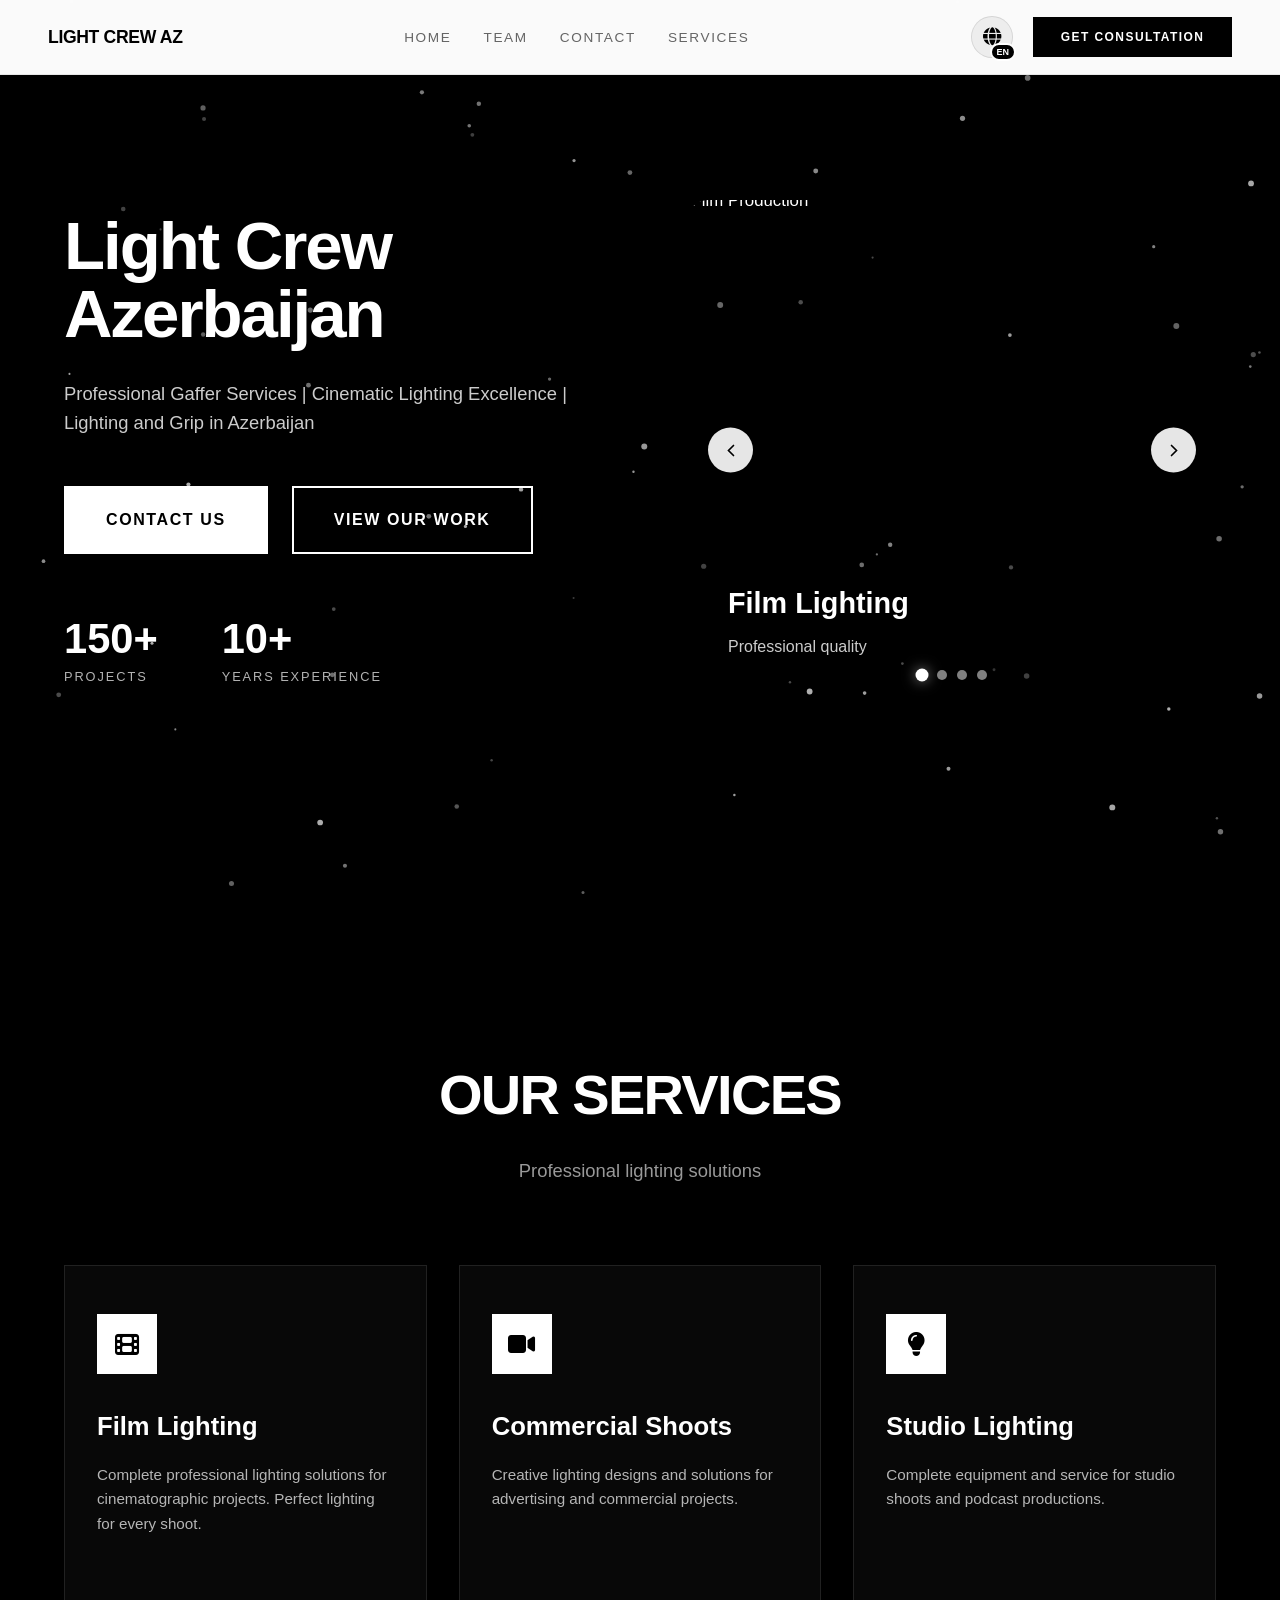
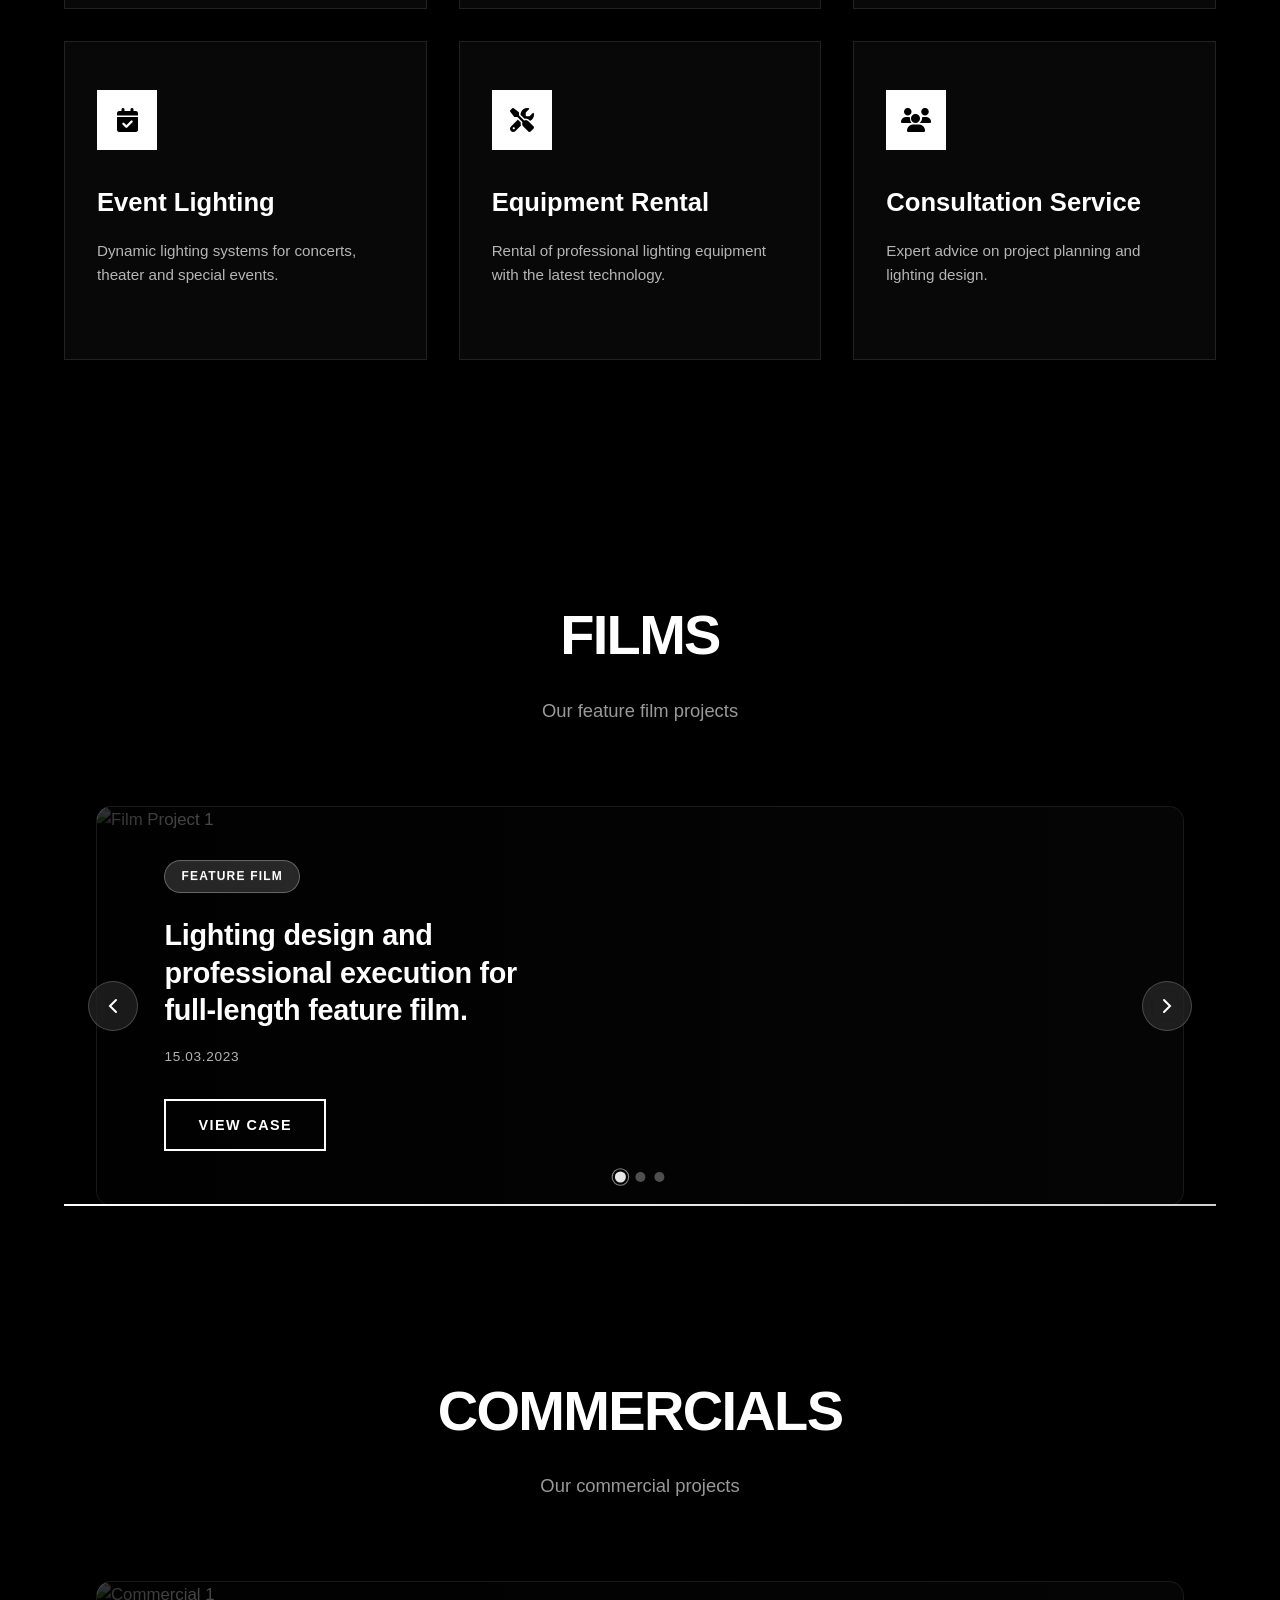
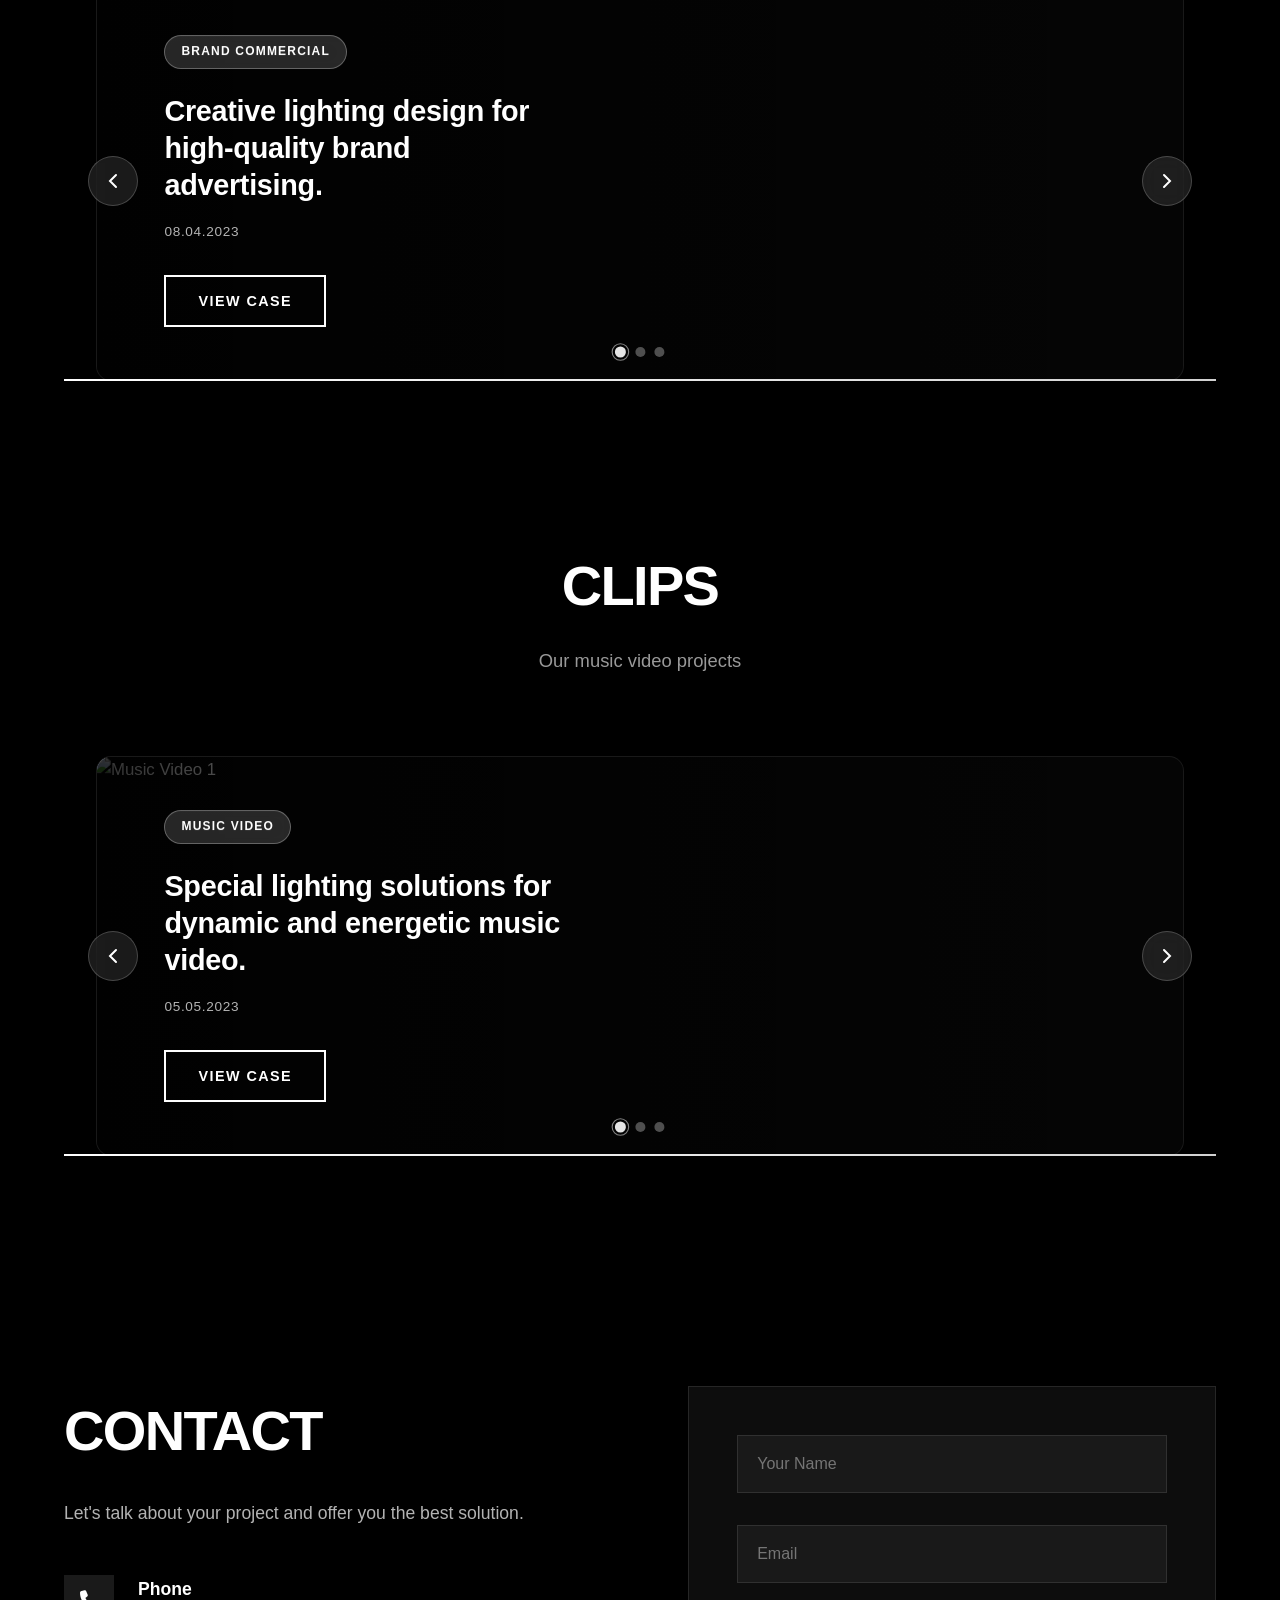
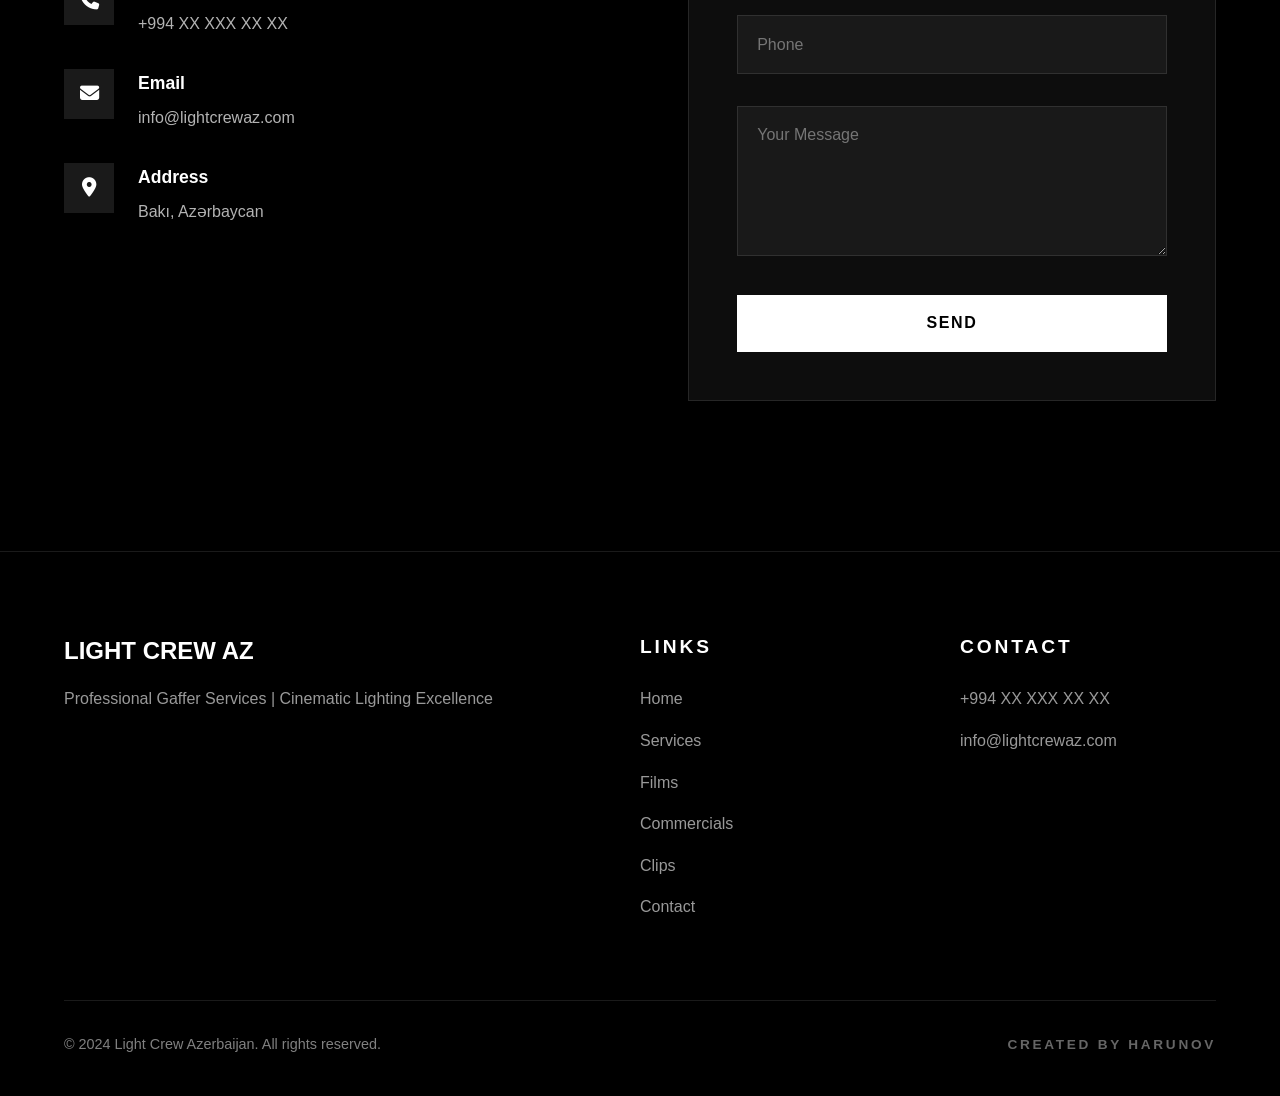
==== index.html @ 6ed47367 "all changes commited" ====
<!DOCTYPE html>
<html lang="en">
<head>
    <meta charset="UTF-8">
    <meta name="viewport" content="width=device-width, initial-scale=1.0">
    <title>Light Crew Azerbaijan | Professional Gaffer Services</title>
    <link rel="stylesheet" href="https://cdnjs.cloudflare.com/ajax/libs/font-awesome/6.4.0/css/all.min.css">
    <link rel="stylesheet" href="style.css">
</head>
<body>

<div class="main-website active" id="mainWebsite"> 
    <nav class="glass-nav">
        <div class="nav-container">
            <div class="nav-logo">LIGHT CREW AZ</div>
            
            <ul class="nav-links">
                <li><a href="index.html#home">HOME</a></li>
                <li><a href="team.html" class="active">TEAM</a></li>
                <li><a href="contact.html" class="active">CONTACT</a></li>
                <li><a href="#services">SERVICES</a></li>
            </ul>
        
            <div class="nav-right">
                <div class="language-dropdown">
                    <button class="lang-globe-btn" id="navLangBtn">
                        <i class="fas fa-globe"></i>
                        <span class="lang-badge">EN</span>
                    </button>
                    <div class="lang-dropdown-menu" id="navLangMenu">
                        <div class="lang-option active" data-lang="en">
                            <span class="lang-flag">🇬🇧</span>
                            <span class="lang-name">English</span>
                        </div>
                        <div class="lang-option" data-lang="az">
                            <span class="lang-flag">🇦🇿</span>
                            <span class="lang-name">Azərbaycan</span>
                        </div>
                        <div class="lang-option" data-lang="ru">
                            <span class="lang-flag">🇷🇺</span>
                            <span class="lang-name">Русский</span>
                        </div>
                    </div>
                </div>
                <button class="nav-cta" data-i18n="navigation.consultation">GET CONSULTATION</button>
            </div>
            
            <button class="mobile-menu-btn">
                <span></span>
                <span></span>
                <span></span>
            </button>
        </div>
    </nav>

    <section class="hero" id="home">
        <div class="hero-container">
            <div class="hero-content">
                <h1 class="hero-title">
                    Light Crew<br>Azerbaijan
                </h1>
                <p class="hero-description" data-i18n="hero.description">
                    Professional Gaffer Services | Cinematic Lighting Excellence | Lighting and Grip in Azerbaijan
                </p>
                
                <div class="hero-buttons">
                    <a href="#contact" class="btn-primary" data-i18n="hero.contactUs">CONTACT US</a>
                    <a href="#films" class="btn-secondary" data-i18n="hero.viewWork">VIEW OUR WORK</a>
                </div>
                
                <div class="hero-stats">
                    <div class="stat-item">
                        <div class="stat-number">150+</div>
                        <div class="stat-label" data-i18n="hero.projects">PROJECTS</div>
                    </div>
                    <div class="stat-item">
                        <div class="stat-number">10+</div>
                        <div class="stat-label" data-i18n="hero.experience">YEARS EXPERIENCE</div>
                    </div>
               </div>
            </div>
            
            <div class="hero-visual">
                <div class="hero-slider-wrapper">
                    <div class="hero-slide active">
                        <div class="visual-card">
                            <img src="https://images.unsplash.com/photo-1492619375914-88005aa9e8fb?w=800&q=80" alt="Film Production">
                            <div class="card-overlay">
                                <h3 data-i18n="hero.filmLighting">Film Lighting</h3>
                                <p data-i18n="hero.professionalQuality">Professional quality</p>
                            </div>
                        </div>
                    </div>
                    
                    <div class="hero-slide">
                        <div class="visual-card">
                            <img src="https://images.unsplash.com/photo-1478720568477-152d9b164e26?w=800&q=80" alt="Studio Lighting">
                            <div class="card-overlay">
                                <h3>Studio Lighting</h3>
                                <p>Creative excellence</p>
                            </div>
                        </div>
                    </div>
                    
                    <div class="hero-slide">
                        <div class="visual-card">
                            <img src="https://images.unsplash.com/photo-1514320291840-2e0a9bf2a9ae?w=800&q=80" alt="Concert Lighting">
                            <div class="card-overlay">
                                <h3>Concert Lighting</h3>
                                <p>Dynamic performance</p>
                            </div>
                        </div>
                    </div>
                    
                    <div class="hero-slide">
                        <div class="visual-card">
                            <img src="https://images.unsplash.com/photo-1598488035139-bdbb2231ce04?w=800&q=80" alt="Commercial Production">
                            <div class="card-overlay">
                                <h3>Commercial Production</h3>
                                <p>Brand storytelling</p>
                            </div>
                        </div>
                    </div>
                </div>
                
                <button class="hero-arrow hero-prev">
                    <svg width="20" height="20" viewBox="0 0 24 24" fill="none">
                        <path d="M15 18L9 12L15 6" stroke="currentColor" stroke-width="2" stroke-linecap="round"/>
                    </svg>
                </button>
                <button class="hero-arrow hero-next">
                    <svg width="20" height="20" viewBox="0 0 24 24" fill="none">
                        <path d="M9 18L15 12L9 6" stroke="currentColor" stroke-width="2" stroke-linecap="round"/>
                    </svg>
                </button>
                
                <div class="hero-dots">
                    <button class="hero-dot active"></button>
                    <button class="hero-dot"></button>
                    <button class="hero-dot"></button>
                    <button class="hero-dot"></button>
                </div>
            </div>
        </div>
    </section>

    <section class="services" id="services">
        <div class="container">
            <div class="section-header">
                <h2 class="section-title" data-i18n="services.title">OUR SERVICES</h2>
                <p class="section-subtitle" data-i18n="services.subtitle">Professional lighting solutions</p>
            </div>
            
            <div class="services-grid">
                <div class="service-card scroll-animate">
                    <div class="service-icon">
                        <i class="fas fa-film"></i>
                    </div>
                    <h3 data-i18n="services.filmLighting">Film Lighting</h3>
                    <p data-i18n="services.filmLightingDesc">Complete professional lighting solutions for cinematographic projects. Perfect lighting for every shoot.</p>
                </div>
                
                <div class="service-card scroll-animate">
                    <div class="service-icon">
                        <i class="fas fa-video"></i>
                    </div>
                    <h3 data-i18n="services.commercialShooting">Commercial Shoots</h3>
                    <p data-i18n="services.commercialShootingDesc">Creative lighting designs and solutions for advertising and commercial projects.</p>
                </div>
                
                <div class="service-card scroll-animate">
                    <div class="service-icon">
                        <i class="fas fa-lightbulb"></i>
                    </div>
                    <h3 data-i18n="services.studioLighting">Studio Lighting</h3>
                    <p data-i18n="services.studioLightingDesc">Complete equipment and service for studio shoots and podcast productions.</p>
                </div>
                
                <div class="service-card scroll-animate">
                    <div class="service-icon">
                        <i class="fas fa-calendar-check"></i>
                    </div>
                    <h3 data-i18n="services.eventLighting">Event Lighting</h3>
                    <p data-i18n="services.eventLightingDesc">Dynamic lighting systems for concerts, theater and special events.</p>
                </div>
                
                <div class="service-card scroll-animate">
                    <div class="service-icon">
                        <i class="fas fa-tools"></i>
                    </div>
                    <h3 data-i18n="services.equipmentRental">Equipment Rental</h3>
                    <p data-i18n="services.equipmentRentalDesc">Rental of professional lighting equipment with the latest technology.</p>
                </div>
                
                <div class="service-card scroll-animate">
                    <div class="service-icon">
                        <i class="fas fa-users"></i>
                    </div>
                    <h3 data-i18n="services.consultationService">Consultation Service</h3>
                    <p data-i18n="services.consultationServiceDesc">Expert advice on project planning and lighting design.</p>
                </div>
            </div>
        </div>
    </section>

    <section class="portfolio-section films-section" id="films">
        <div class="container">
            <div class="section-header">
                <h2 class="section-title" data-i18n="films.title">FILMS</h2>
                <p class="section-subtitle" data-i18n="films.subtitle">Our feature film projects</p>
            </div>
            
            <div class="portfolio-slider-container">
                <div class="portfolio-slider">
                    
                    <div class="portfolio-slide active">
                        <div class="slide-image">
                            <img src="https://images.unsplash.com/photo-1485846234645-a62644f84728?w=800&q=80" alt="Film Project 1">
                        </div>
                        <div class="slide-content">
                            <div class="slide-category" data-i18n="films.cat1">Feature Film</div>
                            <h3 class="slide-title" data-i18n="films.desc1">Lighting design and professional execution for full-length feature film.</h3>
                            <div class="slide-date">15.03.2023</div>
                            <button class="btn-secondary view-case-btn" data-case-id="film1" data-i18n="films.viewCase">VIEW CASE</button>
                        </div>
                    </div>
                    
                    <div class="portfolio-slide">
                        <div class="slide-image">
                            <img src="https://images.unsplash.com/photo-1440404653325-ab127d49abc1?w=800&q=80" alt="Film Project 2">
                        </div>
                        <div class="slide-content">
                            <div class="slide-category" data-i18n="films.cat2">Drama Film</div>
                            <h3 class="slide-title" data-i18n="films.desc2">Atmospheric lighting and special effects for emotional scenes.</h3>
                            <div class="slide-date">22.06.2023</div>
                            <button class="btn-secondary view-case-btn" data-case-id="film2" data-i18n="films.viewCase">VIEW CASE</button>
                        </div>
                    </div>
                    
                    <div class="portfolio-slide">
                        <div class="slide-image">
                            <img src="https://images.unsplash.com/photo-1489599849927-2ee91cede3ba?w=800&q=80" alt="Film Project 3">
                        </div>
                        <div class="slide-content">
                            <div class="slide-category" data-i18n="films.cat3">Documentary</div>
                            <h3 class="slide-title" data-i18n="films.desc3">Natural and professional lighting solutions for real-life stories.</h3>
                            <div class="slide-date">10.09.2023</div>
                            <button class="btn-secondary view-case-btn" data-case-id="film3" data-i18n="films.viewCase">VIEW CASE</button>
                        </div>
                    </div>
                </div>
                
                <div class="slider-dots">
                    <button class="dot active" data-slide="0"></button>
                    <button class="dot" data-slide="1"></button>
                    <button class="dot" data-slide="2"></button>
                </div>
                
                <button class="slider-arrow prev-arrow">
                    <svg width="24" height="24" viewBox="0 0 24 24" fill="none">
                        <path d="M15 18L9 12L15 6" stroke="currentColor" stroke-width="2" stroke-linecap="round"/>
                    </svg>
                </button>
                <button class="slider-arrow next-arrow">
                    <svg width="24" height="24" viewBox="0 0 24 24" fill="none">
                        <path d="M9 18L15 12L9 6" stroke="currentColor" stroke-width="2" stroke-linecap="round"/>
                    </svg>
                </button>
                
                <div class="slider-progress">
                    <div class="progress-bar"></div>
                </div>
            </div>
        </div>
    </section>

    <section class="portfolio-section commercials-section" id="commercials">
        <div class="container">
            <div class="section-header">
                <h2 class="section-title" data-i18n="commercials.title">COMMERCIALS</h2>
                <p class="section-subtitle" data-i18n="commercials.subtitle">Our commercial projects</p>
            </div>
            
            <div class="portfolio-slider-container">
                <div class="portfolio-slider">
                    
                    <div class="portfolio-slide active">
                        <div class="slide-image">
                            <img src="https://images.unsplash.com/photo-1574717024653-61fd2cf4d44d?w=800&q=80" alt="Commercial 1">
                        </div>
                        <div class="slide-content">
                            <div class="slide-category" data-i18n="commercials.category1">Brand Commercial</div>
                            <h3 class="slide-title" data-i18n="commercials.description1">Creative lighting design for high-quality brand advertising.</h3>
                            <div class="slide-date">08.04.2023</div>
                            <button class="btn-secondary view-case-btn" data-case-id="commercial1" data-i18n="films.viewCase">VIEW CASE</button>
                        </div>
                    </div>
                    
                    <div class="portfolio-slide">
                        <div class="slide-image">
                            <img src="https://images.unsplash.com/photo-1551434678-e076c223a692?w=800&q=80" alt="Commercial 2">
                        </div>
                        <div class="slide-content">
                            <div class="slide-category" data-i18n="commercials.category2">Product Commercial</div>
                            <h3 class="slide-title" data-i18n="commercials.description2">Studio lighting and composition for best product presentation.</h3>
                            <div class="slide-date">12.07.2023</div>
                            <button class="btn-secondary view-case-btn" data-case-id="commercial2" data-i18n="films.viewCase">VIEW CASE</button>
                        </div>
                    </div>
                    
                    <div class="portfolio-slide">
                        <div class="slide-image">
                            <img src="https://images.unsplash.com/photo-1553877522-43269d4ea984?w=800&q=80" alt="Commercial 3">
                        </div>
                        <div class="slide-content">
                            <div class="slide-category" data-i18n="commercials.category3">TV Commercial</div>
                            <h3 class="slide-title" data-i18n="commercials.description3">Dynamic and engaging lighting design and execution for television.</h3>
                            <div class="slide-date">25.11.2023</div>
                            <button class="btn-secondary view-case-btn" data-case-id="commercial3" data-i18n="films.viewCase">VIEW CASE</button>
                        </div>
                    </div>
                </div>
                
                <div class="slider-dots">
                    <button class="dot active" data-slide="0"></button>
                    <button class="dot" data-slide="1"></button>
                    <button class="dot" data-slide="2"></button>
                </div>
                
                <button class="slider-arrow prev-arrow">
                    <svg width="24" height="24" viewBox="0 0 24 24" fill="none">
                        <path d="M15 18L9 12L15 6" stroke="currentColor" stroke-width="2" stroke-linecap="round"/>
                    </svg>
                </button>
                <button class="slider-arrow next-arrow">
                    <svg width="24" height="24" viewBox="0 0 24 24" fill="none">
                        <path d="M9 18L15 12L9 6" stroke="currentColor" stroke-width="2" stroke-linecap="round"/>
                    </svg>
                </button>
                
                <div class="slider-progress">
                    <div class="progress-bar"></div>
                </div>
            </div>
        </div>
    </section>

    <section class="portfolio-section clips-section" id="clips">
        <div class="container">
            <div class="section-header">
                <h2 class="section-title" data-i18n="clips.title">CLIPS</h2>
                <p class="section-subtitle" data-i18n="clips.subtitle">Our music video projects</p>
            </div>
            
            <div class="portfolio-slider-container">
                <div class="portfolio-slider">
                    
                    <div class="portfolio-slide active">
                        <div class="slide-image">
                            <img src="https://images.unsplash.com/photo-1598899134739-24c46f58b8c0?w=800&q=80" alt="Music Video 1">
                        </div>
                        <div class="slide-content">
                            <div class="slide-category" data-i18n="clips.cat1">Music Video</div>
                            <h3 class="slide-title" data-i18n="clips.desc1">Special lighting solutions for dynamic and energetic music video.</h3>
                            <div class="slide-date">05.05.2023</div>
                            <button class="btn-secondary view-case-btn" data-case-id="clip1" data-i18n="films.viewCase">VIEW CASE</button>
                        </div>
                    </div>
                    
                    <div class="portfolio-slide">
                        <div class="slide-image">
                            <img src="https://images.unsplash.com/photo-1511379938547-c1f69419868d?w=800&q=80" alt="Music Video 2">
                        </div>
                        <div class="slide-content">
                            <div class="slide-category" data-i18n="clips.cat2">Pop Music Video</div>
                            <h3 class="slide-title" data-i18n="clips.desc2">Modern pop music video lighting with colorful and bright visual effects.</h3>
                            <div class="slide-date">18.08.2023</div>
                            <button class="btn-secondary view-case-btn" data-case-id="clip2" data-i18n="films.viewCase">VIEW CASE</button>
                        </div>
                    </div>
                    
                    <div class="portfolio-slide">
                        <div class="slide-image">
                            <img src="https://images.unsplash.com/photo-1493225457124-a3eb161ffa5f?w=800&q=80" alt="Music Video 3">
                        </div>
                        <div class="slide-content">
                            <div class="slide-category" data-i18n="clips.cat3">Concert Shoot</div>
                            <h3 class="slide-title" data-i18n="clips.desc3">Professional stage lighting and dynamic effects for live performance.</h3>
                            <div class="slide-date">30.12.2023</div>
                            <button class="btn-secondary view-case-btn" data-case-id="clip3" data-i18n="films.viewCase">VIEW CASE</button>
                        </div>
                    </div>
                </div>
                
                <div class="slider-dots">
                    <button class="dot active" data-slide="0"></button>
                    <button class="dot" data-slide="1"></button>
                    <button class="dot" data-slide="2"></button>
                </div>
                
                <button class="slider-arrow prev-arrow">
                    <svg width="24" height="24" viewBox="0 0 24 24" fill="none">
                        <path d="M15 18L9 12L15 6" stroke="currentColor" stroke-width="2" stroke-linecap="round"/>
                    </svg>
                </button>
                <button class="slider-arrow next-arrow">
                    <svg width="24" height="24" viewBox="0 0 24 24" fill="none">
                        <path d="M9 18L15 12L9 6" stroke="currentColor" stroke-width="2" stroke-linecap="round"/>
                    </svg>
                </button>
                
                <div class="slider-progress">
                    <div class="progress-bar"></div>
                </div>
            </div>
        </div>
    </section>

    <section class="contact" id="contact">
        <div class="container">
            <div class="contact-grid">
                <div class="contact-info">
                    <h2 data-i18n="contact.title">CONTACT</h2>
                    <p data-i18n="contact.description">Let's talk about your project and offer you the best solution.</p>
                    
                    <div class="contact-details">
                        <div class="contact-item scroll-animate">
                            <i class="fas fa-phone"></i>
                            <div>
                                <strong data-i18n="contact.phone">Phone</strong>
                                <span>+994 XX XXX XX XX</span>
                            </div>
                        </div>
                        
                        <div class="contact-item scroll-animate">
                            <i class="fas fa-envelope"></i>
                            <div>
                                <strong data-i18n="contact.email">Email</strong>
                                <span>info@lightcrewaz.com</span>
                            </div>
                        </div>
                        
                        <div class="contact-item scroll-animate">
                            <i class="fas fa-map-marker-alt"></i>
                            <div>
                                <strong data-i18n="contact.address">Address</strong>
                                <span>Bakı, Azərbaycan</span>
                            </div>
                        </div>
                    </div>
                </div>
                
                <div class="contact-form">
                    <form>
                        <div class="form-group">
                            <input type="text" data-i18n-placeholder="contact.namePlaceholder" placeholder="Your Name" required>
                        </div>
                        
                        <div class="form-group">
                            <input type="email" data-i18n-placeholder="contact.emailPlaceholder" placeholder="Email" required>
                        </div>
                        
                        <div class="form-group">
                            <input type="tel" data-i18n-placeholder="contact.phonePlaceholder" placeholder="Phone">
                        </div>
                        
                        <div class="form-group">
                            <textarea data-i18n-placeholder="contact.messagePlaceholder" placeholder="Your Message" required></textarea>
                        </div>
                        
                        <button type="submit" data-i18n="contact.send">SEND</button>
                    </form>
                </div>
            </div>
        </div>
    </section>

    <footer class="footer">
        <div class="container">
            <div class="footer-content">
                <div>
                    <div class="footer-logo">LIGHT CREW AZ</div>
                    <p data-i18n="footer.description">Professional Gaffer Services | Cinematic Lighting Excellence</p>
                </div>
                
                <div class="link-group">
                    <h4 data-i18n="footer.links">LINKS</h4>
                    <a href="#home" data-i18n="navigation.home">Home</a>
                    <a href="#services" data-i18n="navigation.services">Services</a>
                    <a href="#films" data-i18n="navigation.films">Films</a>
                    <a href="#commercials" data-i18n="navigation.commercials">Commercials</a>
                    <a href="#clips" data-i18n="navigation.clips">Clips</a>
                    <a href="#contact" data-i18n="navigation.contact">Contact</a>
                </div>
                
                <div class="link-group">
                    <h4 data-i18n="contact.title">CONTACT</h4>
                    <a href="tel:+994">+994 XX XXX XX XX</a>
                    <a href="mailto:info@lightcrewaz.com">info@lightcrewaz.com</a>
                </div>
            </div>
            
            <div class="footer-bottom">
                <p data-i18n="footer.copyright">© 2024 Light Crew Azerbaijan. All rights reserved.</p>
                <p class="created-by">Created by Harunov</p>
            </div>
        </div>
    </footer>
</div>

<div id="caseStudyModal" class="modal">
    <div class="modal-content">
        <span class="close-btn">&times;</span>
        <div class="modal-header">
            <h2 id="modalTitle">Project Title Placeholder</h2>
            <p id="modalCategory" class="slide-category">Category</p>
        </div>
        
        <div class="modal-body">
            <section class="modal-section">
                <h3>GAFFER'S VISION</h3>
                <p id="modalDescription" class="gaffer-description"></p>
            </section>
            
            <section class="modal-section">
                <h3>KEY LIGHTING & GRIP</h3>
                <ul id="modalEquipment" class="equipment-list">
                    </ul>
            </section>
            
            <section class="modal-section">
                <h3>BEHIND THE SCENES</h3>
                <div id="modalGallery" class="modal-gallery-grid">
                    </div>
            </section>
        </div>
        
    </div>
</div>
<canvas id="particleCanvas" style="position: fixed; top: 0; left: 0; width: 100%; height: 100%; pointer-events: none; z-index: 1;"></canvas>

<script src="script.js"></script>
</body>
</html>
---- style.css ----
/* === VARIABLES === */
:root {
    --dark-1: #000000;
    --text-primary: #FFFFFF;
}

/* === RESET & BASE === */
* {
    margin: 0;
    padding: 0;
    box-sizing: border-box;
}

body {
    font-family: -apple-system, BlinkMacSystemFont, 'Segoe UI', Roboto, sans-serif;
    background: var(--dark-1);
    color: var(--text-primary);
    overflow-x: hidden;
    line-height: 1.6;
    font-weight: 400;
    font-size: 16px;
}

/* === MAIN WEBSITE === */
.main-website {
    display: block !important; 
    animation: fadeIn 0.8s ease-out; 
}

@keyframes fadeIn {
    from { opacity: 0; }
    to { opacity: 1; }
}

/* NAVIGATION */
.glass-nav {
    position: fixed;
    top: 0;
    left: 0;
    width: 100%;
    padding: 1rem 0; 
    background: rgba(255, 255, 255, 0.98);
    backdrop-filter: blur(20px);
    border-bottom: 1px solid rgba(0, 0, 0, 0.08);
    z-index: 1000;
    transition: all 0.4s ease;
}

.nav-container {
    max-width: 1600px;
    margin: 0 auto;
    padding: 0 3rem;
    display: flex;
    align-items: center;
    justify-content: space-between;
}

.nav-logo {
    display: flex;
    align-items: center;
    gap: 0.8rem;
    font-size: 1.1rem; 
    font-weight: 900;
    color: black;
    text-transform: uppercase;
    letter-spacing: -0.02em;
}

.nav-links {
    display: flex;
    list-style: none;
    gap: 2rem;
}

.nav-links a {
    color: rgba(0, 0, 0, 0.6);
    text-decoration: none;
    font-weight: 500;
    font-size: 0.85rem; 
    transition: all 0.3s ease;
    text-transform: uppercase;
    letter-spacing: 0.12em;
}

.nav-links a:hover,
.nav-links a.active {
    color: black;
}

.nav-cta {
    padding: 0.7rem 1.6rem; 
    background: black;
    color: white;
    border: 2px solid black;
    border-radius: 0;
    font-weight: 700;
    font-size: 0.75rem; 
    cursor: pointer;
    transition: all 0.3s ease;
    text-transform: uppercase;
    letter-spacing: 0.12em;
}

.nav-cta:hover {
    background: transparent;
    color: black;
}

.mobile-menu-btn {
    display: none;
}

/* LANGUAGE DROPDOWN */
.language-dropdown {
    position: relative;
    display: inline-block;
}

.lang-globe-btn {
    background: rgba(0, 0, 0, 0.05);
    border: 1px solid rgba(0, 0, 0, 0.1);
    color: #000000;
    width: 42px;
    height: 42px;
    border-radius: 50%;
    cursor: pointer;
    font-size: 18px;
    transition: all 0.3s ease;
    display: flex;
    align-items: center;
    justify-content: center;
    position: relative;
}

.lang-globe-btn:hover {
    background: rgba(0, 0, 0, 0.1);
    border-color: rgba(0, 0, 0, 0.2);
    transform: scale(1.05);
}

.lang-globe-btn.active {
    background: rgba(0, 0, 0, 0.15);
    border-color: rgba(0, 0, 0, 0.3);
}

.lang-badge {
    position: absolute;
    bottom: -4px;
    right: -4px;
    background: #000000;
    color: #ffffff;
    font-size: 9px;
    font-weight: 700;
    padding: 2px 5px;
    border-radius: 10px;
    border: 2px solid #ffffff;
    text-transform: uppercase;
    pointer-events: none;
}

.lang-dropdown-menu {
    position: absolute;
    top: calc(100% + 12px);
    right: 0;
    background: rgba(255, 255, 255, 0.98);
    backdrop-filter: blur(20px);
    border: 1px solid rgba(0, 0, 0, 0.1);
    border-radius: 12px;
    padding: 8px;
    min-width: 160px;
    opacity: 0;
    visibility: hidden;
    transform: translateY(-10px);
    transition: all 0.3s cubic-bezier(0.4, 0, 0.2, 1);
    z-index: 10000;
    box-shadow: 0 10px 40px rgba(0, 0, 0, 0.15);
}

.lang-dropdown-menu.show {
    opacity: 1;
    visibility: visible;
    transform: translateY(0);
}

.lang-dropdown-menu::before {
    content: '';
    position: absolute;
    top: -6px;
    right: 18px;
    width: 12px;
    height: 12px;
    background: rgba(255, 255, 255, 0.98);
    border-left: 1px solid rgba(0, 0, 0, 0.1);
    border-top: 1px solid rgba(0, 0, 0, 0.1);
    transform: rotate(45deg);
}

.lang-option {
    display: flex;
    align-items: center;
    gap: 12px;
    padding: 10px 14px;
    color: rgba(0, 0, 0, 0.7);
    cursor: pointer;
    border-radius: 8px;
    transition: all 0.2s ease;
    font-size: 14px;
    font-weight: 500;
}

.lang-option:hover {
    background: rgba(0, 0, 0, 0.05);
    color: #000000;
}

.lang-option.active {
    background: rgba(0, 0, 0, 0.08);
    color: #000000;
}

.lang-option.active::after {
    content: '✓';
    margin-left: auto;
    font-weight: 700;
    color: #000000;
}

.lang-flag {
    font-size: 20px;
    width: 24px;
    text-align: center;
}

.lang-name {
    flex: 1;
}

.nav-right {
    display: flex;
    align-items: center;
    gap: 20px;
}

/* Hero Section - Sadəcə qara background */
.hero {
    min-height: 100vh;
    padding: 200px 0 100px;
    background: #000000; 
    position: relative;
    overflow: hidden;
}

.hero-container {
    max-width: 1600px;
    margin: 0 auto;
    padding: 0 4rem;
    display: grid;
    grid-template-columns: 1fr 1fr;
    gap: 6rem;
    align-items: center;
}

.hero-title {
    font-size: 4.2rem;
    font-weight: 900;
    line-height: 1;
    margin-bottom: 2rem;
    letter-spacing: -0.03em;
    color: white;
}

.hero-description {
    font-size: 1.15rem;
    color: rgba(255, 255, 255, 0.8);
    margin-bottom: 3rem;
    line-height: 1.6;
    font-weight: 300;
}

.hero-buttons {
    display: flex;
    gap: 1.5rem;
    margin-bottom: 4rem;
}

.hero-buttons a {
    text-decoration: none !important;
}

.btn-primary, .btn-secondary {
    padding: 1.2rem 2.5rem;
    border: none;
    border-radius: 0;
    font-weight: 700;
    font-size: 1rem;
    cursor: pointer;
    transition: all 0.3s ease;
    text-transform: uppercase;
    letter-spacing: 0.1em;
    display: inline-block;
    text-align: center;
}

.btn-primary {
    background: white;
    color: black; 
    border: 2px solid white;
}

.btn-primary:hover {
    transform: translateY(-5px);
    box-shadow: 0 20px 40px rgba(255, 255, 255, 0.3);
}

.btn-secondary {
    background: transparent;
    color: white; 
    border: 2px solid white;
}

.btn-secondary:hover {
    background: rgba(255, 255, 255, 0.1);
}

.hero-stats {
    display: flex;
    gap: 4rem;
}

.stat-item {
    text-align: left;
}

.stat-number {
    font-size: 2.6rem;
    font-weight: 900;
    color: white;
    margin-bottom: 0.5rem;
    line-height: 1;
}

.stat-label {
    font-size: 0.8rem;
    color: rgba(255, 255, 255, 0.7);
    font-weight: 400;
    text-transform: uppercase;
    letter-spacing: 0.15em;
}

.hero-visual {
    position: relative;
}

.visual-card {
    position: relative;
    border-radius: 20px;
    overflow: hidden;
    box-shadow: 0 40px 80px rgba(0, 0, 0, 0.5);
}

.visual-card img {
    width: 100%;
    height: 500px;
    object-fit: cover;
    display: block;
}

.card-overlay {
    position: absolute;
    bottom: 0;
    left: 0;
    right: 0;
    background: linear-gradient(transparent, rgba(0, 0, 0, 0.9));
    padding: 2.5rem;
    color: white;
}

.card-overlay h3 {
    font-size: 1.8rem;
    font-weight: 700;
    margin-bottom: 0.5rem;
}

.card-overlay p {
    font-size: 1rem;
    color: rgba(255, 255, 255, 0.8);
}

/* HERO SLIDER */
.hero-slider-wrapper {
    position: relative;
    width: 100%;
    height: 500px;
}

.hero-slide {
    position: absolute;
    top: 0;
    left: 0;
    width: 100%;
    height: 100%;
    opacity: 0;
    transition: opacity 0.8s ease;
    pointer-events: none;
}

.hero-slide.active {
    opacity: 1;
    pointer-events: all;
}

.hero-slide .visual-card {
    height: 100%;
}

.hero-slide .visual-card img {
    transition: transform 0.8s ease;
}

.hero-slide.active .visual-card img {
    transform: scale(1.05);
}

.hero-arrow {
    position: absolute;
    top: 50%;
    transform: translateY(-50%);
    width: 45px;
    height: 45px;
    background: rgba(255, 255, 255, 0.9);
    border: none;
    border-radius: 50%;
    color: black;
    cursor: pointer;
    display: flex;
    align-items: center;
    justify-content: center;
    z-index: 10;
    transition: all 0.3s ease;
    box-shadow: 0 4px 15px rgba(0, 0, 0, 0.2);
}

.hero-arrow:hover {
    background: white;
    transform: translateY(-50%) scale(1.1);
    box-shadow: 0 6px 20px rgba(0, 0, 0, 0.3);
}

.hero-prev {
    left: 20px;
}

.hero-next {
    right: 20px;
}

.hero-dots {
    position: absolute;
    bottom: 20px;
    left: 50%;
    transform: translateX(-50%);
    display: flex;
    gap: 10px;
    z-index: 10;
}

.hero-dot {
    width: 10px;
    height: 10px;
    border-radius: 50%;
    background: rgba(255, 255, 255, 0.5);
    border: none;
    cursor: pointer;
    transition: all 0.3s ease;
}

.hero-dot:hover {
    background: rgba(255, 255, 255, 0.8);
    transform: scale(1.2);
}

.hero-dot.active {
    background: white;
    transform: scale(1.3);
    box-shadow: 0 0 10px rgba(255, 255, 255, 0.5);
}

/* Services Section */
.services {
    padding: 150px 0;
    background: black;
}

.container {
    max-width: 1600px;
    margin: 0 auto;
    padding: 0 4rem;
}

.section-header {
    text-align: center;
    margin-bottom: 5rem;
}

.section-title {
    font-size: 3.5rem;
    font-weight: 900;
    margin-bottom: 1rem;
    letter-spacing: -0.03em;
}

.section-subtitle {
    font-size: 1.15rem;
    color: rgba(255, 255, 255, 0.6);
    font-weight: 300;
}

.services-grid {
    display: grid;
    grid-template-columns: repeat(auto-fit, minmax(350px, 1fr));
    gap: 2rem;
}

.service-card {
    background: rgba(255, 255, 255, 0.03);
    padding: 3rem 2rem;
    border: 1px solid rgba(255, 255, 255, 0.1);
    transition: all 0.4s ease;
    position: relative;
    overflow: hidden;
}

.service-card:hover {
    transform: translateY(-10px);
    border-color: rgba(255, 255, 255, 0.3);
    background: rgba(255, 255, 255, 0.05);
}

.service-icon {
    width: 60px;
    height: 60px;
    background: white;
    display: flex;
    align-items: center;
    justify-content: center;
    margin-bottom: 2rem;
}

.service-icon i {
    font-size: 1.5rem;
    color: black;
}

.service-card h3 {
    font-size: 1.6rem;
    margin-bottom: 1rem;
    font-weight: 700;
}

.service-card p {
    color: rgba(255, 255, 255, 0.7);
    margin-bottom: 1.5rem;
    line-height: 1.6;
    font-size: 0.95rem;
}

/* PORTFOLIO SLIDER */
.portfolio-section {
    padding: 80px 0;
    background: #000000;
    position: relative;
    overflow: hidden;
}

.portfolio-slider-container {
    position: relative;
    max-width: 1200px;
    margin: 0 auto;
    padding: 0 2rem;
}

.portfolio-slider {
    position: relative;
    height: 400px;
    overflow: hidden;
    border-radius: 15px;
    background: rgba(255, 255, 255, 0.02);
    border: 1px solid rgba(255, 255, 255, 0.08);
    backdrop-filter: blur(10px);
}

.portfolio-slide {
    position: absolute;
    top: 0;
    left: 0;
    width: 100%;
    height: 100%;
    display: flex;
    align-items: center;
    opacity: 0;
    transform: translateX(100px);
    transition: all 0.8s cubic-bezier(0.25, 0.46, 0.45, 0.94);
    pointer-events: none;
}

.portfolio-slide.active {
    opacity: 1;
    transform: translateX(0);
    pointer-events: all;
}

.portfolio-slide.prev {
    opacity: 0;
    transform: translateX(-100px);
}

.slide-image {
    flex: 1;
    height: 100%;
    position: relative;
    overflow: hidden;
}

.slide-image::before {
    content: '';
    position: absolute;
    top: 0;
    left: 0;
    width: 100%;
    height: 100%;
    background: linear-gradient(90deg, 
        rgba(0, 0, 0, 0.8) 0%,
        rgba(0, 0, 0, 0.4) 50%,
        transparent 100%);
    z-index: 1;
}

.slide-image img {
    width: 100%;
    height: 100%;
    object-fit: cover;
    transition: transform 1.2s cubic-bezier(0.25, 0.46, 0.45, 0.94);
}

.portfolio-slide.active .slide-image img {
    transform: scale(1.05);
}

.slide-content {
    position: absolute;
    left: 4%;
    top: 50%;
    transform: translateY(-50%);
    max-width: 450px;
    color: white;
    z-index: 2;
    padding: 1.5rem;
}

.slide-category {
    display: inline-block;
    padding: 0.4rem 1rem;
    background: rgba(255, 255, 255, 0.15);
    backdrop-filter: blur(10px);
    border: 1px solid rgba(255, 255, 255, 0.3);
    border-radius: 20px;
    font-size: 0.75rem;
    font-weight: 600;
    text-transform: uppercase;
    letter-spacing: 0.1em;
    margin-bottom: 1.5rem;
    color: white;
}

.slide-title {
    font-size: 1.8rem;
    font-weight: 700;
    line-height: 1.3;
    margin-bottom: 1rem;
    letter-spacing: -0.01em;
}

.slide-date {
    font-size: 0.85rem;
    color: rgba(255, 255, 255, 0.7);
    font-weight: 400;
    letter-spacing: 0.05em;
}

.slider-dots {
    position: absolute;
    bottom: 1.5rem;
    left: 50%;
    transform: translateX(-50%);
    display: flex;
    gap: 0.6rem;
    z-index: 10;
}

.dot {
    width: 10px;
    height: 10px;
    border-radius: 50%;
    border: none;
    background: rgba(255, 255, 255, 0.3);
    cursor: pointer;
    transition: all 0.3s ease;
    position: relative;
}

.dot::after {
    content: '';
    position: absolute;
    top: -3px;
    left: -3px;
    right: -3px;
    bottom: -3px;
    border: 1px solid rgba(255, 255, 255, 0.5);
    border-radius: 50%;
    opacity: 0;
    transition: opacity 0.3s ease;
}

.dot.active {
    background: rgba(255, 255, 255, 0.9);
    transform: scale(1.1);
}

.dot.active::after {
    opacity: 1;
}

.dot:hover {
    background: rgba(255, 255, 255, 0.6);
    transform: scale(1.05);
}

.slider-arrow {
    position: absolute;
    top: 50%;
    transform: translateY(-50%);
    width: 50px;
    height: 50px;
    background: rgba(255, 255, 255, 0.1);
    backdrop-filter: blur(10px);
    border: 1px solid rgba(255, 255, 255, 0.2);
    border-radius: 50%;
    color: white;
    cursor: pointer;
    transition: all 0.3s ease;
    z-index: 10;
    display: flex;
    align-items: center;
    justify-content: center;
}

.slider-arrow:hover {
    background: rgba(255, 255, 255, 0.2);
    border-color: rgba(255, 255, 255, 0.4);
    transform: translateY(-50%) scale(1.05);
}

.prev-arrow {
    left: 1.5rem;
}

.next-arrow {
    right: 1.5rem;
}

.slider-progress {
    position: absolute;
    bottom: 0;
    left: 0;
    width: 100%;
    height: 2px;
    background: rgba(255, 255, 255, 0.1);
    z-index: 10;
}

.progress-bar {
    height: 100%;
    background: linear-gradient(90deg, #ffffff, rgba(255, 255, 255, 0.8));
    width: 0%;
    transition: width 3s linear;
}

.portfolio-slider-container.paused .progress-bar {
    animation-play-state: paused;
}

/* Contact Section */
.contact {
    padding: 150px 0;
    background: black;
}

.contact-grid {
    display: grid;
    grid-template-columns: 1fr 1fr;
    gap: 6rem;
}

.contact-info h2 {
    font-size: 3.5rem;
    margin-bottom: 1.5rem;
    font-weight: 900;
    letter-spacing: -0.03em;
}

.contact-info > p {
    color: rgba(255, 255, 255, 0.7);
    margin-bottom: 3rem;
    line-height: 1.6;
    font-size: 1.1rem;
}

.contact-details {
    display: flex;
    flex-direction: column;
    gap: 2rem;
}

.contact-item {
    display: flex;
    align-items: flex-start;
    gap: 1.5rem;
}

.contact-item i {
    width: 50px;
    height: 50px;
    background: rgba(255, 255, 255, 0.1);
    display: flex;
    align-items: center;
    justify-content: center;
    color: white;
    font-size: 1.2rem;
    flex-shrink: 0;
}

.contact-item strong {
    display: block;
    margin-bottom: 0.5rem;
    font-size: 1.1rem;
    font-weight: 700;
}

.contact-item span {
    color: rgba(255, 255, 255, 0.7);
    font-size: 1rem;
}

.contact-form {
    background: rgba(255, 255, 255, 0.05);
    padding: 3rem;
    border: 1px solid rgba(255, 255, 255, 0.1);
}

.form-group {
    margin-bottom: 2rem;
}

.form-group input,
.form-group textarea {
    width: 100%;
    padding: 1.2rem;
    background: rgba(255, 255, 255, 0.05);
    border: 1px solid rgba(255, 255, 255, 0.1);
    color: white;
    font-family: inherit;
    font-size: 1rem;
    transition: all 0.3s ease;
}

.form-group input:focus,
.form-group textarea:focus {
    outline: none;
    border-color: rgba(255, 255, 255, 0.3);
    background: rgba(255, 255, 255, 0.08);
}

.form-group textarea {
    min-height: 150px;
    resize: vertical;
}

.contact-form button {
    width: 100%;
    padding: 1.2rem;
    background: white;
    color: black;
    border: none;
    font-weight: 700;
    font-size: 1rem;
    cursor: pointer;
    transition: all 0.3s ease;
    text-transform: uppercase;
    letter-spacing: 0.1em;
}

.contact-form button:hover {
    transform: translateY(-3px);
    box-shadow: 0 10px 30px rgba(255, 255, 255, 0.3);
}

/* Footer */
.footer {
    padding: 80px 0 40px;
    background: black;
    border-top: 1px solid rgba(255, 255, 255, 0.1);
}

.footer-content {
    display: grid;
    grid-template-columns: 2fr 1fr 1fr;
    gap: 4rem;
    margin-bottom: 4rem;
}

.footer-logo {
    font-size: 1.5rem;
    font-weight: 900;
    color: white;
    margin-bottom: 1rem;
}

.footer-logo + p {
    color: rgba(255, 255, 255, 0.6);
    font-size: 1rem;
    line-height: 1.6;
}

.link-group h4 {
    font-size: 1.2rem;
    font-weight: 700;
    margin-bottom: 1.5rem;
    text-transform: uppercase;
    letter-spacing: 0.15em;
}

.link-group a {
    display: block;
    color: rgba(255, 255, 255, 0.6);
    text-decoration: none;
    margin-bottom: 1rem;
    font-size: 1rem;
    transition: color 0.3s ease;
}

.link-group a:hover {
    color: white;
}

.footer-bottom {
    display: flex;
    justify-content: space-between;
    align-items: center;
    padding-top: 2rem;
    border-top: 1px solid rgba(255, 255, 255, 0.1);
    flex-wrap: wrap;
    gap: 1rem;
}

.footer-bottom p {
    color: rgba(255, 255, 255, 0.5);
    font-size: 0.9rem;
}

.footer-bottom .created-by {
    font-size: 0.85rem;
    font-weight: 600;
    letter-spacing: 0.2em;
    text-transform: uppercase;
    color: rgba(255, 255, 255, 0.4);
    transition: color 0.3s ease;
}

.footer-bottom .created-by:hover {
    color: rgba(255, 255, 255, 0.7);
}

/* Scroll Animation */
.scroll-animate {
    opacity: 0;
    transform: translateY(80px) scale(0.9);
    transition: all 0.8s cubic-bezier(0.25, 0.46, 0.45, 0.94);
}

.scroll-animate.animate {
    opacity: 1;
    transform: translateY(0) scale(1);
}

/* ========================================== */
/* MODAL STYLES */
/* ========================================== */

.view-case-btn {
    margin-top: 2rem;
    padding: 1rem 2rem;
    font-size: 0.9rem;
}

.modal {
    display: none; /* Varsayılan olarak gizli */
    position: fixed; 
    z-index: 2000; 
    left: 0;
    top: 0;
    width: 100%; 
    height: 100%; 
    overflow-y: auto; 
    background-color: rgba(0, 0, 0, 0.85); 
    backdrop-filter: blur(5px);
    padding: 50px 0;
    animation: modalFadeIn 0.3s ease-out;
}

@keyframes modalFadeIn {
    from { opacity: 0; }
    to { opacity: 1; }
}

.modal-content {
    background: rgba(0, 0, 0, 0.95);
    margin: 5% auto; 
    padding: 2rem;
    border: 1px solid rgba(255, 255, 255, 0.1);
    width: 80%;
    max-width: 1000px; 
    box-shadow: 0 50px 100px rgba(0, 0, 0, 0.5);
    position: relative;
    color: white;
    border-radius: 10px;
}

.close-btn {
    color: white;
    font-size: 36px;
    font-weight: bold;
    position: absolute;
    top: 10px;
    right: 25px;
    cursor: pointer;
    transition: all 0.3s ease;
}

.close-btn:hover,
.close-btn:focus {
    color: #ff0000; 
    text-decoration: none;
    transform: rotate(90deg);
}

.modal-header {
    border-bottom: 2px solid rgba(255, 255, 255, 0.2);
    padding-bottom: 1rem;
    margin-bottom: 2rem;
}

#modalTitle {
    font-size: 2.5rem;
    font-weight: 800;
    letter-spacing: -0.02em;
    margin-bottom: 0.5rem;
}

.modal-header .slide-category {
    background: white;
    color: black;
    border: none;
    backdrop-filter: none;
}

.modal-section {
    margin-bottom: 3rem;
}

.modal-section h3 {
    font-size: 1.2rem;
    font-weight: 700;
    color: rgba(255, 255, 255, 0.8);
    text-transform: uppercase;
    letter-spacing: 0.1em;
    border-left: 4px solid white; 
    padding-left: 10px;
    margin-bottom: 1.5rem;
}

.gaffer-description {
    line-height: 1.7;
    font-size: 1.1rem;
    color: rgba(255, 255, 255, 0.85);
}

.equipment-list {
    list-style: none;
    display: flex;
    flex-wrap: wrap;
    gap: 1.5rem;
}

.equipment-list li {
    background: rgba(255, 255, 255, 0.1);
    padding: 0.5rem 1rem;
    border-radius: 5px;
    font-size: 0.95rem;
    font-weight: 500;
    color: white;
    border: 1px solid rgba(255, 255, 255, 0.2);
}

.modal-gallery-grid {
    display: grid;
    grid-template-columns: repeat(auto-fit, minmax(200px, 1fr));
    gap: 15px;
}

.modal-gallery-grid img {
    width: 100%;
    height: 100%;
    object-fit: cover;
    display: block;
    border-radius: 5px;
    transition: transform 0.3s ease;
    cursor: zoom-in;
}

.modal-gallery-grid img:hover {
    transform: scale(1.03);
}


/* RESPONSIVE */
@media (max-width: 1200px) {
    .section-title {
        font-size: 3rem;
    }
}

@media (max-width: 968px) {
    .modal-content {
        width: 95%;
        margin: 10% auto;
    }
    #modalTitle {
        font-size: 2rem;
    }

    .nav-container {
        padding: 0 2rem;
    }
    
    .nav-links {
        display: none;
    }
    
    .mobile-menu-btn {
        display: block;
        width: 30px;
        height: 25px;
        background: transparent;
        border: none;
        cursor: pointer;
        position: relative;
    }
    
    .mobile-menu-btn span {
        position: absolute;
        width: 100%;
        height: 2px;
        background: black;
        left: 0;
        transition: all 0.3s ease;
    }
    
    .mobile-menu-btn span:nth-child(1) {
        top: 0;
    }
    
    .mobile-menu-btn span:nth-child(2) {
        top: 50%;
        transform: translateY(-50%);
    }
    
    .mobile-menu-btn span:nth-child(3) {
        bottom: 0;
    }
    
    .hero-container,
    .contact-grid {
        grid-template-columns: 1fr;
        gap: 3rem;
    }
    
    .hero-title {
        font-size: 3rem;
    }
    
    .services-grid {
        grid-template-columns: 1fr;
    }
    
    .footer-content {
        grid-template-columns: 1fr;
    }
    
    .container,
    .hero-container,
    .nav-container {
        padding-left: 2rem;
        padding-right: 2rem;
    }
}

@media (max-width: 768px) {
    .hero-title {
        font-size: 2.5rem;
    }
    
    .section-title {
        font-size: 2.5rem;
    }
}
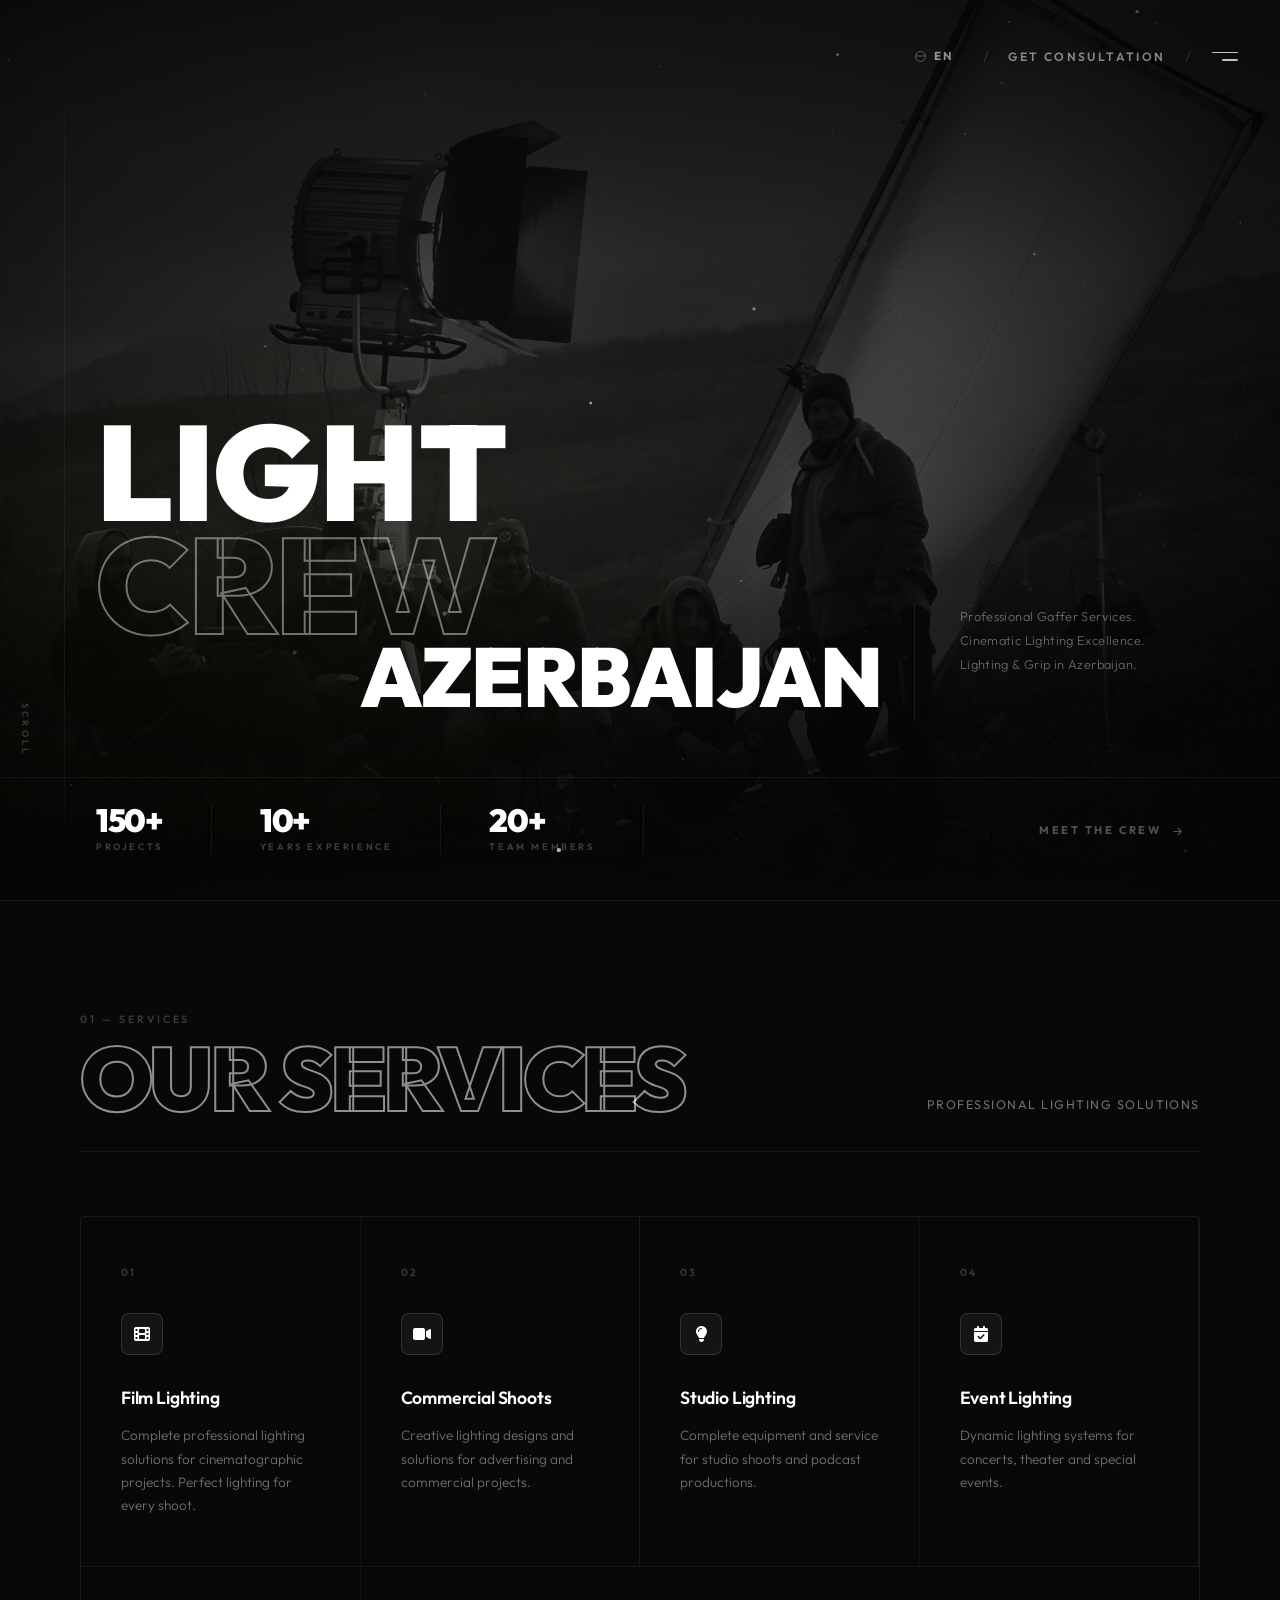
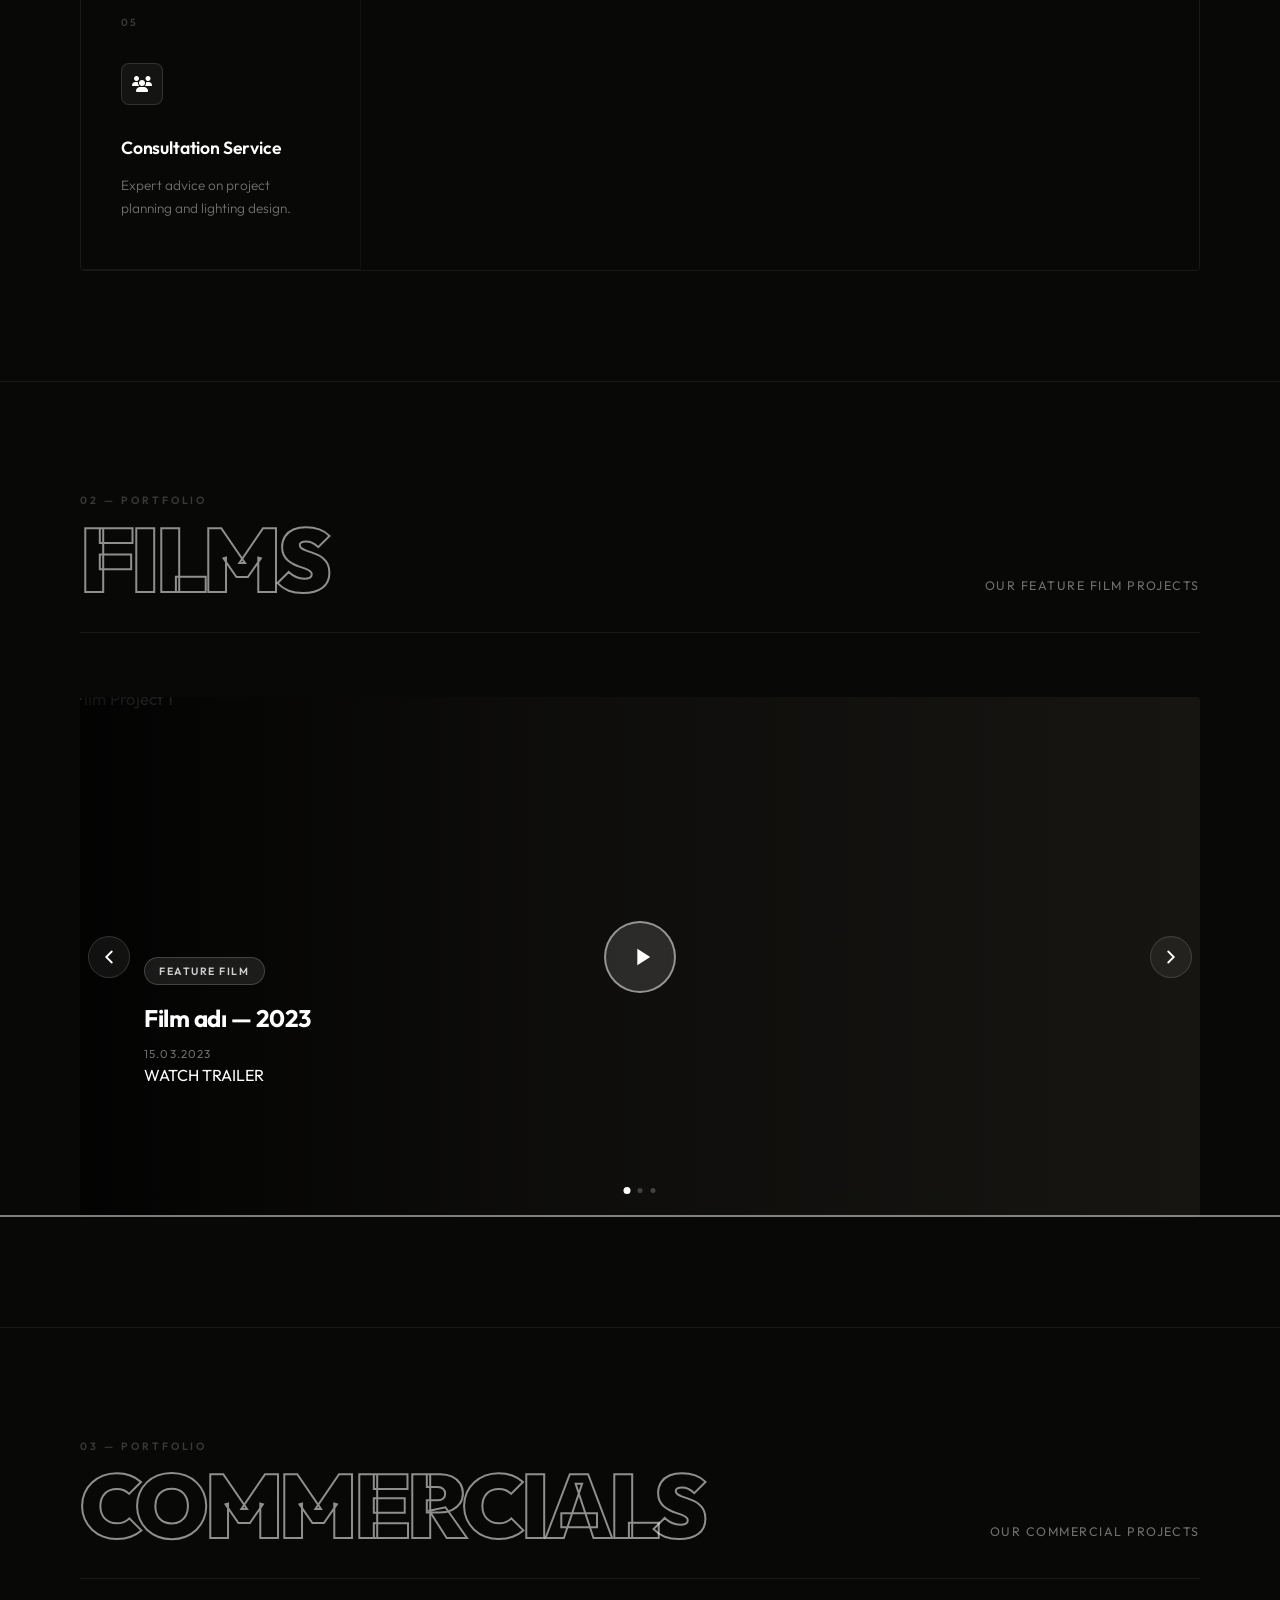
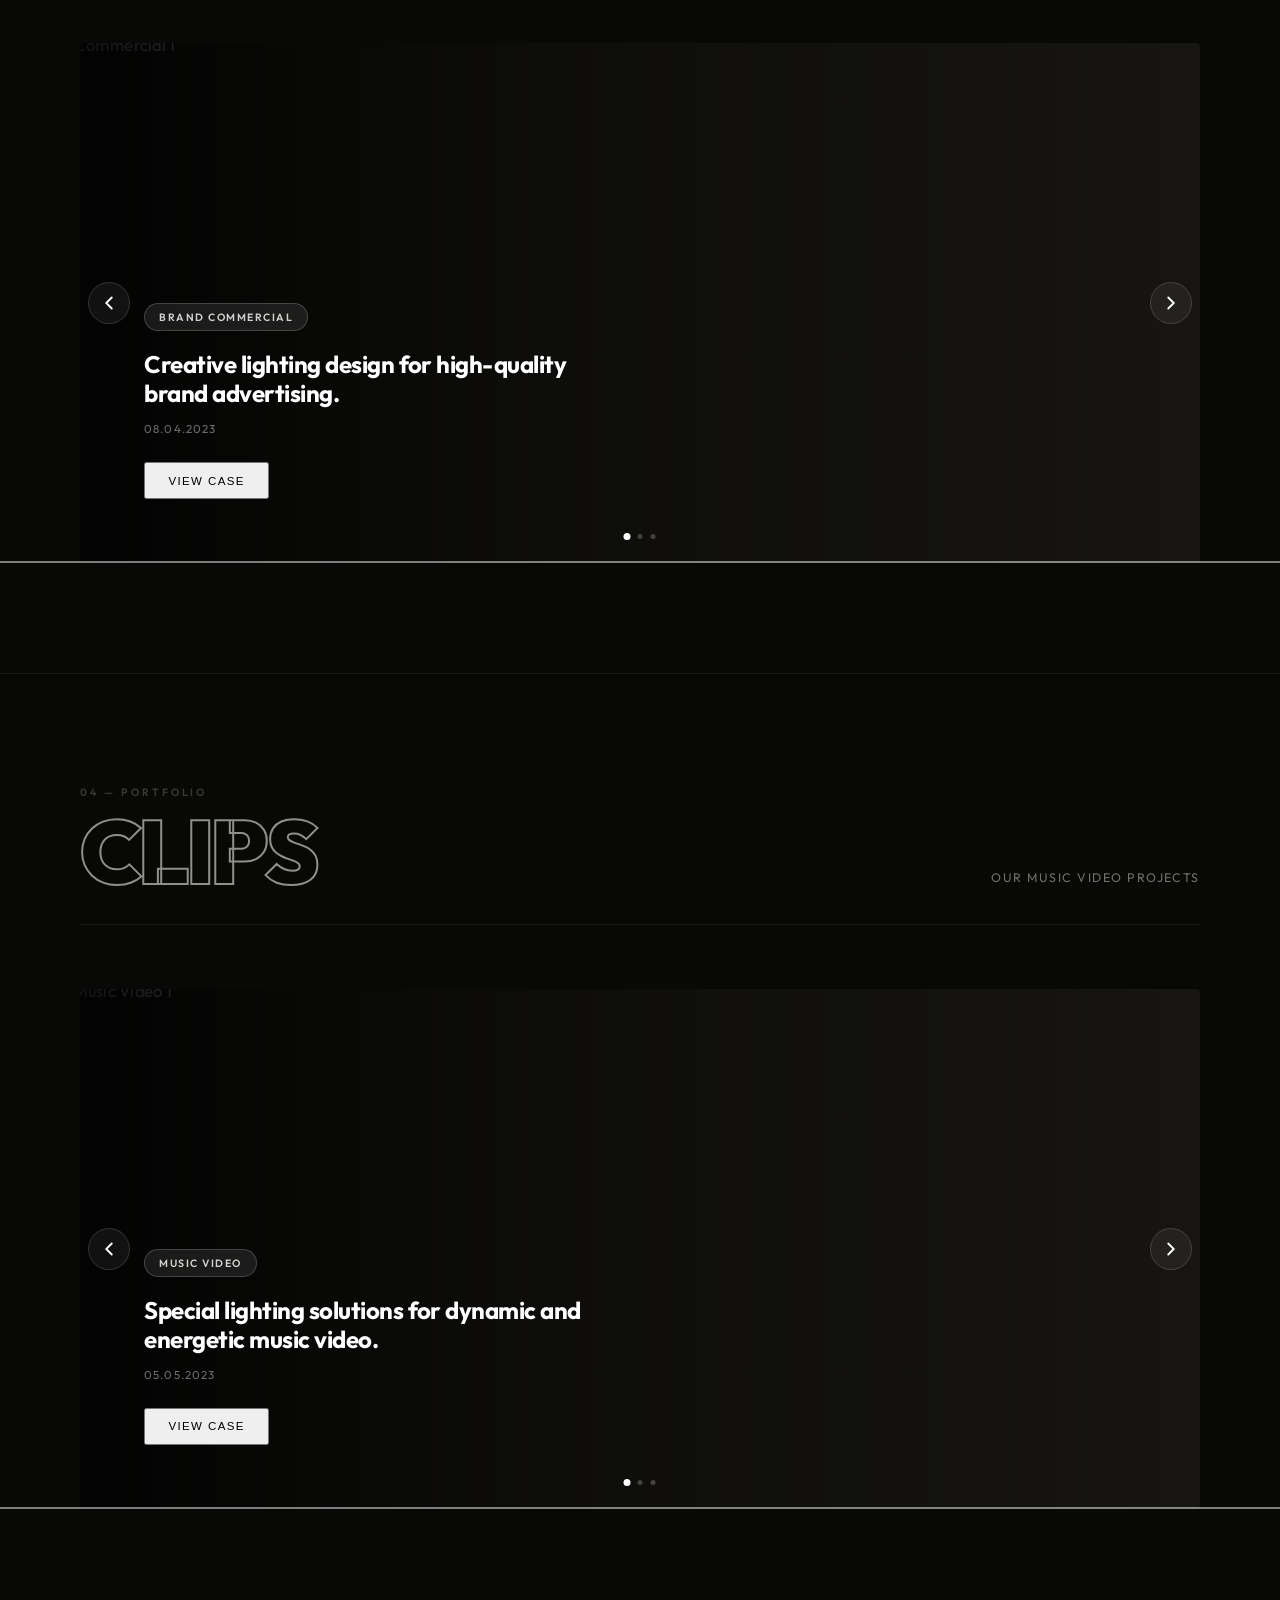
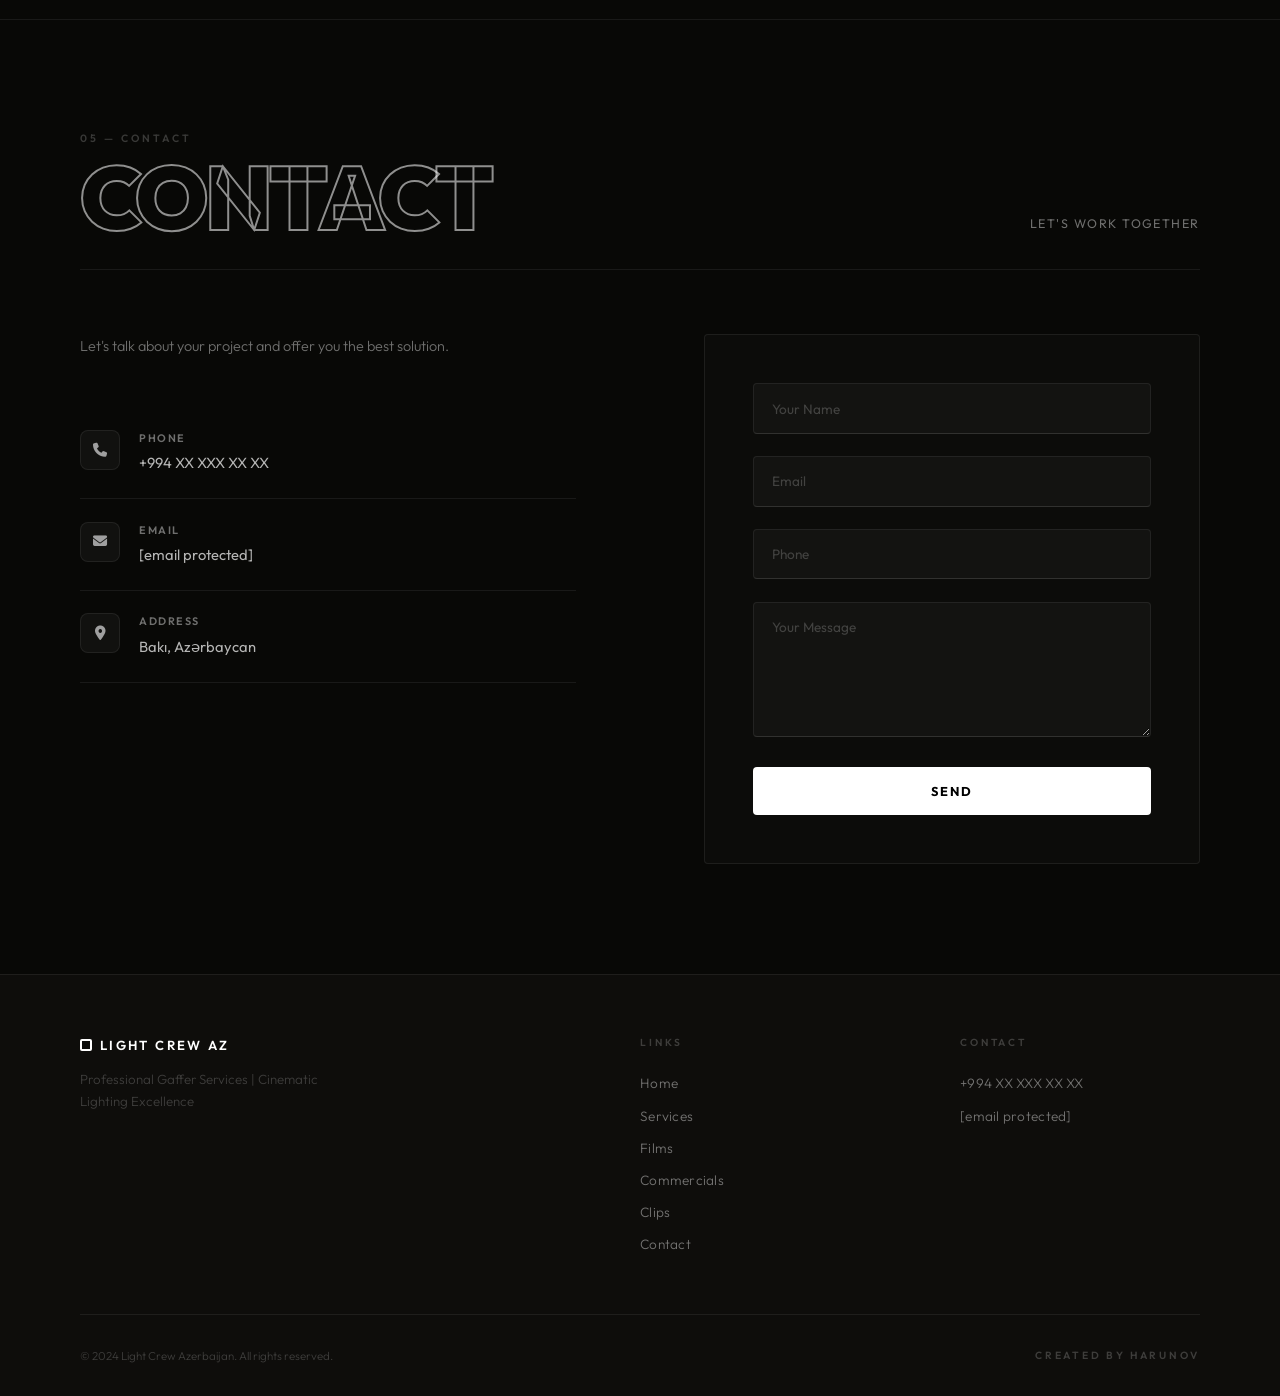
==== commit 0e9275f1: "all project commited" ====
--- a/index.html
+++ b/index.html
@@ -6,196 +6,205 @@
     <title>Light Crew Azerbaijan | Professional Gaffer Services</title>
     <link rel="stylesheet" href="https://cdnjs.cloudflare.com/ajax/libs/font-awesome/6.4.0/css/all.min.css">
     <link rel="stylesheet" href="style.css">
+    <link href="https://fonts.googleapis.com/css2?family=Outfit:wght@300;400;500;600;700;800;900&display=swap" rel="stylesheet">
+    
 </head>
 <body>
 
-<div class="main-website active" id="mainWebsite"> 
-    <nav class="glass-nav">
+<div class="main-website active" id="mainWebsite">
+
+    <!-- NAVİGASİYA -->
+    <nav class="glass-nav" id="mainNav">
         <div class="nav-container">
-            <div class="nav-logo">LIGHT CREW AZ</div>
-            
-            <ul class="nav-links">
-                <li><a href="index.html#home">HOME</a></li>
-                <li><a href="team.html" class="active">TEAM</a></li>
-                <li><a href="contact.html" class="active">CONTACT</a></li>
-                <li><a href="#services">SERVICES</a></li>
+            <a href="index.html" class="nav-logo nav-logo--img"><img src="/images/logo.png" alt="Light Crew AZ"></a>
+
+            <ul class="nav-links" id="navLinksList">
+                <li><a href="index.html">HOME</a></li>
+                <li><a href="team/team.html">TEAM</a></li>
+                <li><a href="contact/contact.html">CONTACT</a></li>
+                <li><a href="service/services.html">SERVICES</a></li>
+
+                <!-- Right panel — minimal contact + instagram -->
+                <div class="menu-right-panel" id="menuRightPanel">
+
+                    <div class="menu-contact-list">
+                        <div class="menu-contact-row">
+                            <span class="menu-contact-key">Email</span>
+                            <a href="/cdn-cgi/l/email-protection#acc5c2cac3ecc0c5cbc4d8cfdec9dbcdd682cfc3c1" class="menu-contact-val"><span class="__cf_email__" data-cfemail="f1989f979eb19d9896998592839486908bdf929e9c">[email&#160;protected]</span></a>
+                        </div>
+                        <div class="menu-contact-row">
+                            <span class="menu-contact-key">Phone</span>
+                            <a href="tel:+994" class="menu-contact-val">+994 XX XXX XX XX</a>
+                        </div>
+                    </div>
+
+                    <div class="menu-bottom-row">
+                        <a href="https://instagram.com/lightcrewaz" target="_blank" class="menu-instagram">
+                            <svg viewBox="0 0 24 24" fill="none" stroke="currentColor" stroke-width="1.5" stroke-linecap="round" stroke-linejoin="round">
+                                <rect x="2" y="2" width="20" height="20" rx="5" ry="5"/>
+                                <circle cx="12" cy="12" r="4"/>
+                                <circle cx="17.5" cy="6.5" r="0.5" fill="currentColor" stroke="none"/>
+                            </svg>
+                            @lightcrewaz
+                        </a>
+                    </div>
+
+                </div>
             </ul>
-        
+
+            <!-- ✦ VARIANT C — Ultra Minimal Slash ✦ -->
             <div class="nav-right">
-                <div class="language-dropdown">
-                    <button class="lang-globe-btn" id="navLangBtn">
-                        <i class="fas fa-globe"></i>
-                        <span class="lang-badge">EN</span>
-                    </button>
-                    <div class="lang-dropdown-menu" id="navLangMenu">
-                        <div class="lang-option active" data-lang="en">
-                            <span class="lang-flag">🇬🇧</span>
-                            <span class="lang-name">English</span>
-                        </div>
-                        <div class="lang-option" data-lang="az">
-                            <span class="lang-flag">🇦🇿</span>
-                            <span class="lang-name">Azərbaycan</span>
-                        </div>
-                        <div class="lang-option" data-lang="ru">
-                            <span class="lang-flag">🇷🇺</span>
-                            <span class="lang-name">Русский</span>
-                        </div>
-                    </div>
-                </div>
-                <button class="nav-cta" data-i18n="navigation.consultation">GET CONSULTATION</button>
-            </div>
-            
-            <button class="mobile-menu-btn">
-                <span></span>
-                <span></span>
-                <span></span>
-            </button>
+
+                <!-- Dil seçici -->
+                <div class="vc-lang" id="vcLang">
+                    <div class="vc-globe-icon"></div>
+                    <div class="vc-lang-wrap">
+                        <div class="vc-lang-items" id="vcLangItems">
+                            <span class="vc-li">EN</span>
+                            <span class="vc-li">AZ</span>
+                            <span class="vc-li">RU</span>
+                        </div>
+                    </div>
+                    <!-- Dropdown -->
+                    <div class="vc-dropdown" id="vcDropdown">
+                        <div class="vc-opt active" data-lang="en" data-idx="0">
+                            <span class="vc-opt-flag">🇬🇧</span>
+                            <span class="vc-opt-name">English</span>
+                            <span class="vc-opt-code">EN</span>
+                        </div>
+                        <div class="vc-opt" data-lang="az" data-idx="1">
+                            <span class="vc-opt-flag">🇦🇿</span>
+                            <span class="vc-opt-name">Azərbaycan</span>
+                            <span class="vc-opt-code">AZ</span>
+                        </div>
+                        <div class="vc-opt" data-lang="ru" data-idx="2">
+                            <span class="vc-opt-flag">🇷🇺</span>
+                            <span class="vc-opt-name">Русский</span>
+                            <span class="vc-opt-code">RU</span>
+                        </div>
+                    </div>
+                </div>
+
+                <span class="vc-sep">/</span>
+
+                <!-- Konsultasiya düyməsi -->
+                <button class="vc-consult nav-cta" data-i18n="navigation.consultation">GET CONSULTATION</button>
+
+                <span class="vc-sep">/</span>
+
+                <!-- Menu ikonu -->
+                <button class="vc-menu-btn" id="mobileMenuBtn" aria-label="Menu">
+                    <span class="vc-ml vc-ml1"></span>
+                    <span class="vc-ml vc-ml2"></span>
+                </button>
+
+            </div>
         </div>
     </nav>
 
+    <!-- ===================== HERO ===================== -->
     <section class="hero" id="home">
-        <div class="hero-container">
-            <div class="hero-content">
+
+        <!-- Full-bleed background image -->
+        <div class="hero-bg">
+            <img src="/images/Adobe Express - file.jpg" alt="" aria-hidden="true">
+        </div>
+
+        <!-- Grain overlay -->
+        <div class="hero-grain"></div>
+
+        <!-- Vertical scroll label -->
+        <span class="hero-scroll-label">SCROLL</span>
+
+
+        <!-- Main title -->
+        <div class="hero-body">
+            <div class="hero-title-block">
                 <h1 class="hero-title">
-                    Light Crew<br>Azerbaijan
+                    <span class="ht-line ht-line--solid">LIGHT</span>
+                    <span class="ht-line ht-line--outline">CREW</span>
+                    <span class="ht-line ht-line--solid ht-line--right">AZERBAIJAN</span>
                 </h1>
-                <p class="hero-description" data-i18n="hero.description">
-                    Professional Gaffer Services | Cinematic Lighting Excellence | Lighting and Grip in Azerbaijan
+            </div>
+
+            <div class="hero-side-info">
+                <p class="hero-description">
+                    Professional Gaffer Services.<br>
+                    Cinematic Lighting Excellence.<br>
+                    Lighting &amp; Grip in Azerbaijan.
                 </p>
-                
-                <div class="hero-buttons">
-                    <a href="#contact" class="btn-primary" data-i18n="hero.contactUs">CONTACT US</a>
-                    <a href="#films" class="btn-secondary" data-i18n="hero.viewWork">VIEW OUR WORK</a>
-                </div>
-                
-                <div class="hero-stats">
-                    <div class="stat-item">
-                        <div class="stat-number">150+</div>
-                        <div class="stat-label" data-i18n="hero.projects">PROJECTS</div>
-                    </div>
-                    <div class="stat-item">
-                        <div class="stat-number">10+</div>
-                        <div class="stat-label" data-i18n="hero.experience">YEARS EXPERIENCE</div>
-                    </div>
-               </div>
-            </div>
-            
-            <div class="hero-visual">
-                <div class="hero-slider-wrapper">
-                    <div class="hero-slide active">
-                        <div class="visual-card">
-                            <img src="https://images.unsplash.com/photo-1492619375914-88005aa9e8fb?w=800&q=80" alt="Film Production">
-                            <div class="card-overlay">
-                                <h3 data-i18n="hero.filmLighting">Film Lighting</h3>
-                                <p data-i18n="hero.professionalQuality">Professional quality</p>
-                            </div>
-                        </div>
-                    </div>
-                    
-                    <div class="hero-slide">
-                        <div class="visual-card">
-                            <img src="https://images.unsplash.com/photo-1478720568477-152d9b164e26?w=800&q=80" alt="Studio Lighting">
-                            <div class="card-overlay">
-                                <h3>Studio Lighting</h3>
-                                <p>Creative excellence</p>
-                            </div>
-                        </div>
-                    </div>
-                    
-                    <div class="hero-slide">
-                        <div class="visual-card">
-                            <img src="https://images.unsplash.com/photo-1514320291840-2e0a9bf2a9ae?w=800&q=80" alt="Concert Lighting">
-                            <div class="card-overlay">
-                                <h3>Concert Lighting</h3>
-                                <p>Dynamic performance</p>
-                            </div>
-                        </div>
-                    </div>
-                    
-                    <div class="hero-slide">
-                        <div class="visual-card">
-                            <img src="https://images.unsplash.com/photo-1598488035139-bdbb2231ce04?w=800&q=80" alt="Commercial Production">
-                            <div class="card-overlay">
-                                <h3>Commercial Production</h3>
-                                <p>Brand storytelling</p>
-                            </div>
-                        </div>
-                    </div>
-                </div>
-                
-                <button class="hero-arrow hero-prev">
-                    <svg width="20" height="20" viewBox="0 0 24 24" fill="none">
-                        <path d="M15 18L9 12L15 6" stroke="currentColor" stroke-width="2" stroke-linecap="round"/>
+            </div>
+        </div>
+
+        <!-- Bottom stats bar -->
+        <div class="hero-stats">
+            <div class="stat-item">
+                <div class="stat-number">150+</div>
+                <div class="stat-label">PROJECTS</div>
+            </div>
+            <div class="stat-item">
+                <div class="stat-number">10+</div>
+                <div class="stat-label">YEARS EXPERIENCE</div>
+            </div>
+            <div class="stat-item">
+                <div class="stat-number">20+</div>
+                <div class="stat-label">TEAM MEMBERS</div>
+            </div>
+            <div class="hero-team-cta">
+                <a href="team/team.html" class="hero-team-link">
+                    MEET THE CREW
+                    <svg width="13" height="13" viewBox="0 0 24 24" fill="none">
+                        <path d="M5 12h14M13 6l6 6-6 6" stroke="currentColor" stroke-width="2" stroke-linecap="round" stroke-linejoin="round"/>
                     </svg>
-                </button>
-                <button class="hero-arrow hero-next">
-                    <svg width="20" height="20" viewBox="0 0 24 24" fill="none">
-                        <path d="M9 18L15 12L9 6" stroke="currentColor" stroke-width="2" stroke-linecap="round"/>
-                    </svg>
-                </button>
-                
-                <div class="hero-dots">
-                    <button class="hero-dot active"></button>
-                    <button class="hero-dot"></button>
-                    <button class="hero-dot"></button>
-                    <button class="hero-dot"></button>
-                </div>
-            </div>
-        </div>
+                </a>
+            </div>
+        </div>
+
     </section>
 
+    <!-- ===================== SERVICES ===================== -->
     <section class="services" id="services">
         <div class="container">
             <div class="section-header">
-                <h2 class="section-title" data-i18n="services.title">OUR SERVICES</h2>
+                <div class="section-header-left">
+                    <div class="section-number">01 — SERVICES</div>
+                    <h2 class="section-title" data-i18n="services.title">OUR SERVICES</h2>
+                </div>
                 <p class="section-subtitle" data-i18n="services.subtitle">Professional lighting solutions</p>
             </div>
-            
+
             <div class="services-grid">
                 <div class="service-card scroll-animate">
-                    <div class="service-icon">
-                        <i class="fas fa-film"></i>
-                    </div>
+                    <div class="service-number">01</div>
+                    <div class="service-icon"><i class="fas fa-film"></i></div>
                     <h3 data-i18n="services.filmLighting">Film Lighting</h3>
                     <p data-i18n="services.filmLightingDesc">Complete professional lighting solutions for cinematographic projects. Perfect lighting for every shoot.</p>
                 </div>
-                
+
                 <div class="service-card scroll-animate">
-                    <div class="service-icon">
-                        <i class="fas fa-video"></i>
-                    </div>
+                    <div class="service-number">02</div>
+                    <div class="service-icon"><i class="fas fa-video"></i></div>
                     <h3 data-i18n="services.commercialShooting">Commercial Shoots</h3>
                     <p data-i18n="services.commercialShootingDesc">Creative lighting designs and solutions for advertising and commercial projects.</p>
                 </div>
-                
+
                 <div class="service-card scroll-animate">
-                    <div class="service-icon">
-                        <i class="fas fa-lightbulb"></i>
-                    </div>
+                    <div class="service-number">03</div>
+                    <div class="service-icon"><i class="fas fa-lightbulb"></i></div>
                     <h3 data-i18n="services.studioLighting">Studio Lighting</h3>
                     <p data-i18n="services.studioLightingDesc">Complete equipment and service for studio shoots and podcast productions.</p>
                 </div>
-                
+
                 <div class="service-card scroll-animate">
-                    <div class="service-icon">
-                        <i class="fas fa-calendar-check"></i>
-                    </div>
+                    <div class="service-number">04</div>
+                    <div class="service-icon"><i class="fas fa-calendar-check"></i></div>
                     <h3 data-i18n="services.eventLighting">Event Lighting</h3>
                     <p data-i18n="services.eventLightingDesc">Dynamic lighting systems for concerts, theater and special events.</p>
                 </div>
-                
+
                 <div class="service-card scroll-animate">
-                    <div class="service-icon">
-                        <i class="fas fa-tools"></i>
-                    </div>
-                    <h3 data-i18n="services.equipmentRental">Equipment Rental</h3>
-                    <p data-i18n="services.equipmentRentalDesc">Rental of professional lighting equipment with the latest technology.</p>
-                </div>
-                
-                <div class="service-card scroll-animate">
-                    <div class="service-icon">
-                        <i class="fas fa-users"></i>
-                    </div>
+                    <div class="service-number">05</div>
+                    <div class="service-icon"><i class="fas fa-users"></i></div>
                     <h3 data-i18n="services.consultationService">Consultation Service</h3>
                     <p data-i18n="services.consultationServiceDesc">Expert advice on project planning and lighting design.</p>
                 </div>
@@ -203,226 +212,228 @@
         </div>
     </section>
 
+    <!-- ===================== FILMS ===================== -->
     <section class="portfolio-section films-section" id="films">
         <div class="container">
             <div class="section-header">
-                <h2 class="section-title" data-i18n="films.title">FILMS</h2>
+                <div class="section-header-left">
+                    <div class="section-number">02 — PORTFOLIO</div>
+                    <h2 class="section-title" data-i18n="films.title">FILMS</h2>
+                </div>
                 <p class="section-subtitle" data-i18n="films.subtitle">Our feature film projects</p>
             </div>
-            
-            <div class="portfolio-slider-container">
-                <div class="portfolio-slider">
-                    
-                    <div class="portfolio-slide active">
-                        <div class="slide-image">
-                            <img src="https://images.unsplash.com/photo-1485846234645-a62644f84728?w=800&q=80" alt="Film Project 1">
-                        </div>
-                        <div class="slide-content">
-                            <div class="slide-category" data-i18n="films.cat1">Feature Film</div>
-                            <h3 class="slide-title" data-i18n="films.desc1">Lighting design and professional execution for full-length feature film.</h3>
-                            <div class="slide-date">15.03.2023</div>
-                            <button class="btn-secondary view-case-btn" data-case-id="film1" data-i18n="films.viewCase">VIEW CASE</button>
-                        </div>
-                    </div>
-                    
-                    <div class="portfolio-slide">
-                        <div class="slide-image">
-                            <img src="https://images.unsplash.com/photo-1440404653325-ab127d49abc1?w=800&q=80" alt="Film Project 2">
-                        </div>
-                        <div class="slide-content">
-                            <div class="slide-category" data-i18n="films.cat2">Drama Film</div>
-                            <h3 class="slide-title" data-i18n="films.desc2">Atmospheric lighting and special effects for emotional scenes.</h3>
-                            <div class="slide-date">22.06.2023</div>
-                            <button class="btn-secondary view-case-btn" data-case-id="film2" data-i18n="films.viewCase">VIEW CASE</button>
-                        </div>
-                    </div>
-                    
-                    <div class="portfolio-slide">
-                        <div class="slide-image">
-                            <img src="https://images.unsplash.com/photo-1489599849927-2ee91cede3ba?w=800&q=80" alt="Film Project 3">
-                        </div>
-                        <div class="slide-content">
-                            <div class="slide-category" data-i18n="films.cat3">Documentary</div>
-                            <h3 class="slide-title" data-i18n="films.desc3">Natural and professional lighting solutions for real-life stories.</h3>
-                            <div class="slide-date">10.09.2023</div>
-                            <button class="btn-secondary view-case-btn" data-case-id="film3" data-i18n="films.viewCase">VIEW CASE</button>
-                        </div>
-                    </div>
-                </div>
-                
-                <div class="slider-dots">
-                    <button class="dot active" data-slide="0"></button>
-                    <button class="dot" data-slide="1"></button>
-                    <button class="dot" data-slide="2"></button>
-                </div>
-                
-                <button class="slider-arrow prev-arrow">
-                    <svg width="24" height="24" viewBox="0 0 24 24" fill="none">
-                        <path d="M15 18L9 12L15 6" stroke="currentColor" stroke-width="2" stroke-linecap="round"/>
-                    </svg>
-                </button>
-                <button class="slider-arrow next-arrow">
-                    <svg width="24" height="24" viewBox="0 0 24 24" fill="none">
-                        <path d="M9 18L15 12L9 6" stroke="currentColor" stroke-width="2" stroke-linecap="round"/>
-                    </svg>
-                </button>
-                
-                <div class="slider-progress">
-                    <div class="progress-bar"></div>
-                </div>
-            </div>
+        </div>
+
+        <div class="portfolio-slider-container">
+            <div class="portfolio-slider">
+                <div class="portfolio-slide active">
+                    <a class="slide-image slide-trailer-link" href="https://www.youtube.com/watch?v=2KqRw7D9pA0" target="_blank" rel="noopener">
+                        <img src="https://img.youtube.com/vi/2KqRw7D9pA0/hqdefault.jpg" alt="Film Project 1">
+                        <div class="slide-play-btn">
+                            <svg viewBox="0 0 24 24" fill="currentColor"><path d="M8 5v14l11-7z"/></svg>
+                        </div>
+                    </a>
+                    <div class="slide-content">
+                        <div class="slide-category">Feature Film</div>
+                        <h3 class="slide-title">Film adı — 2023</h3>
+                        <div class="slide-date">15.03.2023</div>
+                        <a class="btn-secondary" href="https://www.youtube.com/watch?v=2KqRw7D9pA0" target="_blank" rel="noopener">WATCH TRAILER</a>
+                    </div>
+                </div>
+
+                <div class="portfolio-slide">
+                    <a class="slide-image slide-trailer-link" href="https://www.youtube.com/watch?v=n8KySm_cQKw" target="_blank" rel="noopener">
+                        <img src="https://img.youtube.com/vi/n8KySm_cQKw/hqdefault.jpg" alt="Film Project 2">
+                        <div class="slide-play-btn">
+                            <svg viewBox="0 0 24 24" fill="currentColor"><path d="M8 5v14l11-7z"/></svg>
+                        </div>
+                    </a>
+                    <div class="slide-content">
+                        <div class="slide-category">Drama Film</div>
+                        <h3 class="slide-title">Film adı — 2023</h3>
+                        <div class="slide-date">22.06.2023</div>
+                        <a class="btn-secondary" href="https://www.youtube.com/watch?v=n8KySm_cQKw" target="_blank" rel="noopener">WATCH TRAILER</a>
+                    </div>
+                </div>
+
+                <div class="portfolio-slide">
+                    <a class="slide-image slide-trailer-link" href="https://www.youtube.com/watch?v=VIDEO_ID_3" target="_blank" rel="noopener">
+                        <img src="https://img.youtube.com/vi/VIDEO_ID_3/hqdefault.jpg" alt="Film Project 3">
+                        <div class="slide-play-btn">
+                            <svg viewBox="0 0 24 24" fill="currentColor"><path d="M8 5v14l11-7z"/></svg>
+                        </div>
+                    </a>
+                    <div class="slide-content">
+                        <div class="slide-category">Documentary</div>
+                        <h3 class="slide-title">Film adı — 2023</h3>
+                        <div class="slide-date">10.09.2023</div>
+                        <a class="btn-secondary" href="https://www.youtube.com/watch?v=VIDEO_ID_3" target="_blank" rel="noopener">WATCH TRAILER</a>
+                    </div>
+                </div>
+            </div>
+
+            <div class="slider-dots">
+                <button class="dot active" data-slide="0"></button>
+                <button class="dot" data-slide="1"></button>
+                <button class="dot" data-slide="2"></button>
+            </div>
+            <button class="slider-arrow prev-arrow">
+                <svg width="22" height="22" viewBox="0 0 24 24" fill="none"><path d="M15 18L9 12L15 6" stroke="currentColor" stroke-width="2" stroke-linecap="round"/></svg>
+            </button>
+            <button class="slider-arrow next-arrow">
+                <svg width="22" height="22" viewBox="0 0 24 24" fill="none"><path d="M9 18L15 12L9 6" stroke="currentColor" stroke-width="2" stroke-linecap="round"/></svg>
+            </button>
+            <div class="slider-progress"><div class="progress-bar"></div></div>
         </div>
     </section>
 
+    <!-- ===================== COMMERCIALS ===================== -->
     <section class="portfolio-section commercials-section" id="commercials">
         <div class="container">
             <div class="section-header">
-                <h2 class="section-title" data-i18n="commercials.title">COMMERCIALS</h2>
+                <div class="section-header-left">
+                    <div class="section-number">03 — PORTFOLIO</div>
+                    <h2 class="section-title" data-i18n="commercials.title">COMMERCIALS</h2>
+                </div>
                 <p class="section-subtitle" data-i18n="commercials.subtitle">Our commercial projects</p>
             </div>
-            
-            <div class="portfolio-slider-container">
-                <div class="portfolio-slider">
-                    
-                    <div class="portfolio-slide active">
-                        <div class="slide-image">
-                            <img src="https://images.unsplash.com/photo-1574717024653-61fd2cf4d44d?w=800&q=80" alt="Commercial 1">
-                        </div>
-                        <div class="slide-content">
-                            <div class="slide-category" data-i18n="commercials.category1">Brand Commercial</div>
-                            <h3 class="slide-title" data-i18n="commercials.description1">Creative lighting design for high-quality brand advertising.</h3>
-                            <div class="slide-date">08.04.2023</div>
-                            <button class="btn-secondary view-case-btn" data-case-id="commercial1" data-i18n="films.viewCase">VIEW CASE</button>
-                        </div>
-                    </div>
-                    
-                    <div class="portfolio-slide">
-                        <div class="slide-image">
-                            <img src="https://images.unsplash.com/photo-1551434678-e076c223a692?w=800&q=80" alt="Commercial 2">
-                        </div>
-                        <div class="slide-content">
-                            <div class="slide-category" data-i18n="commercials.category2">Product Commercial</div>
-                            <h3 class="slide-title" data-i18n="commercials.description2">Studio lighting and composition for best product presentation.</h3>
-                            <div class="slide-date">12.07.2023</div>
-                            <button class="btn-secondary view-case-btn" data-case-id="commercial2" data-i18n="films.viewCase">VIEW CASE</button>
-                        </div>
-                    </div>
-                    
-                    <div class="portfolio-slide">
-                        <div class="slide-image">
-                            <img src="https://images.unsplash.com/photo-1553877522-43269d4ea984?w=800&q=80" alt="Commercial 3">
-                        </div>
-                        <div class="slide-content">
-                            <div class="slide-category" data-i18n="commercials.category3">TV Commercial</div>
-                            <h3 class="slide-title" data-i18n="commercials.description3">Dynamic and engaging lighting design and execution for television.</h3>
-                            <div class="slide-date">25.11.2023</div>
-                            <button class="btn-secondary view-case-btn" data-case-id="commercial3" data-i18n="films.viewCase">VIEW CASE</button>
-                        </div>
-                    </div>
-                </div>
-                
-                <div class="slider-dots">
-                    <button class="dot active" data-slide="0"></button>
-                    <button class="dot" data-slide="1"></button>
-                    <button class="dot" data-slide="2"></button>
-                </div>
-                
-                <button class="slider-arrow prev-arrow">
-                    <svg width="24" height="24" viewBox="0 0 24 24" fill="none">
-                        <path d="M15 18L9 12L15 6" stroke="currentColor" stroke-width="2" stroke-linecap="round"/>
-                    </svg>
-                </button>
-                <button class="slider-arrow next-arrow">
-                    <svg width="24" height="24" viewBox="0 0 24 24" fill="none">
-                        <path d="M9 18L15 12L9 6" stroke="currentColor" stroke-width="2" stroke-linecap="round"/>
-                    </svg>
-                </button>
-                
-                <div class="slider-progress">
-                    <div class="progress-bar"></div>
-                </div>
-            </div>
+        </div>
+
+        <div class="portfolio-slider-container">
+            <div class="portfolio-slider">
+                <div class="portfolio-slide active">
+                    <div class="slide-image">
+                        <img src="https://images.unsplash.com/photo-1574717024653-61fd2cf4d44d?w=900&q=80" alt="Commercial 1">
+                    </div>
+                    <div class="slide-content">
+                        <div class="slide-category" data-i18n="commercials.category1">Brand Commercial</div>
+                        <h3 class="slide-title" data-i18n="commercials.description1">Creative lighting design for high-quality brand advertising.</h3>
+                        <div class="slide-date">08.04.2023</div>
+                        <button class="btn-secondary view-case-btn" data-case-id="commercial1" data-i18n="films.viewCase">VIEW CASE</button>
+                    </div>
+                </div>
+
+                <div class="portfolio-slide">
+                    <div class="slide-image">
+                        <img src="https://images.unsplash.com/photo-1551434678-e076c223a692?w=900&q=80" alt="Commercial 2">
+                    </div>
+                    <div class="slide-content">
+                        <div class="slide-category" data-i18n="commercials.category2">Product Commercial</div>
+                        <h3 class="slide-title" data-i18n="commercials.description2">Studio lighting and composition for best product presentation.</h3>
+                        <div class="slide-date">12.07.2023</div>
+                        <button class="btn-secondary view-case-btn" data-case-id="commercial2" data-i18n="films.viewCase">VIEW CASE</button>
+                    </div>
+                </div>
+
+                <div class="portfolio-slide">
+                    <div class="slide-image">
+                        <img src="https://images.unsplash.com/photo-1553877522-43269d4ea984?w=900&q=80" alt="Commercial 3">
+                    </div>
+                    <div class="slide-content">
+                        <div class="slide-category" data-i18n="commercials.category3">TV Commercial</div>
+                        <h3 class="slide-title" data-i18n="commercials.description3">Dynamic and engaging lighting design and execution for television.</h3>
+                        <div class="slide-date">25.11.2023</div>
+                        <button class="btn-secondary view-case-btn" data-case-id="commercial3" data-i18n="films.viewCase">VIEW CASE</button>
+                    </div>
+                </div>
+            </div>
+
+            <div class="slider-dots">
+                <button class="dot active" data-slide="0"></button>
+                <button class="dot" data-slide="1"></button>
+                <button class="dot" data-slide="2"></button>
+            </div>
+            <button class="slider-arrow prev-arrow">
+                <svg width="22" height="22" viewBox="0 0 24 24" fill="none"><path d="M15 18L9 12L15 6" stroke="currentColor" stroke-width="2" stroke-linecap="round"/></svg>
+            </button>
+            <button class="slider-arrow next-arrow">
+                <svg width="22" height="22" viewBox="0 0 24 24" fill="none"><path d="M9 18L15 12L9 6" stroke="currentColor" stroke-width="2" stroke-linecap="round"/></svg>
+            </button>
+            <div class="slider-progress"><div class="progress-bar"></div></div>
         </div>
     </section>
 
+    <!-- ===================== CLIPS ===================== -->
     <section class="portfolio-section clips-section" id="clips">
         <div class="container">
             <div class="section-header">
-                <h2 class="section-title" data-i18n="clips.title">CLIPS</h2>
+                <div class="section-header-left">
+                    <div class="section-number">04 — PORTFOLIO</div>
+                    <h2 class="section-title" data-i18n="clips.title">CLIPS</h2>
+                </div>
                 <p class="section-subtitle" data-i18n="clips.subtitle">Our music video projects</p>
             </div>
-            
-            <div class="portfolio-slider-container">
-                <div class="portfolio-slider">
-                    
-                    <div class="portfolio-slide active">
-                        <div class="slide-image">
-                            <img src="https://images.unsplash.com/photo-1598899134739-24c46f58b8c0?w=800&q=80" alt="Music Video 1">
-                        </div>
-                        <div class="slide-content">
-                            <div class="slide-category" data-i18n="clips.cat1">Music Video</div>
-                            <h3 class="slide-title" data-i18n="clips.desc1">Special lighting solutions for dynamic and energetic music video.</h3>
-                            <div class="slide-date">05.05.2023</div>
-                            <button class="btn-secondary view-case-btn" data-case-id="clip1" data-i18n="films.viewCase">VIEW CASE</button>
-                        </div>
-                    </div>
-                    
-                    <div class="portfolio-slide">
-                        <div class="slide-image">
-                            <img src="https://images.unsplash.com/photo-1511379938547-c1f69419868d?w=800&q=80" alt="Music Video 2">
-                        </div>
-                        <div class="slide-content">
-                            <div class="slide-category" data-i18n="clips.cat2">Pop Music Video</div>
-                            <h3 class="slide-title" data-i18n="clips.desc2">Modern pop music video lighting with colorful and bright visual effects.</h3>
-                            <div class="slide-date">18.08.2023</div>
-                            <button class="btn-secondary view-case-btn" data-case-id="clip2" data-i18n="films.viewCase">VIEW CASE</button>
-                        </div>
-                    </div>
-                    
-                    <div class="portfolio-slide">
-                        <div class="slide-image">
-                            <img src="https://images.unsplash.com/photo-1493225457124-a3eb161ffa5f?w=800&q=80" alt="Music Video 3">
-                        </div>
-                        <div class="slide-content">
-                            <div class="slide-category" data-i18n="clips.cat3">Concert Shoot</div>
-                            <h3 class="slide-title" data-i18n="clips.desc3">Professional stage lighting and dynamic effects for live performance.</h3>
-                            <div class="slide-date">30.12.2023</div>
-                            <button class="btn-secondary view-case-btn" data-case-id="clip3" data-i18n="films.viewCase">VIEW CASE</button>
-                        </div>
-                    </div>
-                </div>
-                
-                <div class="slider-dots">
-                    <button class="dot active" data-slide="0"></button>
-                    <button class="dot" data-slide="1"></button>
-                    <button class="dot" data-slide="2"></button>
-                </div>
-                
-                <button class="slider-arrow prev-arrow">
-                    <svg width="24" height="24" viewBox="0 0 24 24" fill="none">
-                        <path d="M15 18L9 12L15 6" stroke="currentColor" stroke-width="2" stroke-linecap="round"/>
-                    </svg>
-                </button>
-                <button class="slider-arrow next-arrow">
-                    <svg width="24" height="24" viewBox="0 0 24 24" fill="none">
-                        <path d="M9 18L15 12L9 6" stroke="currentColor" stroke-width="2" stroke-linecap="round"/>
-                    </svg>
-                </button>
-                
-                <div class="slider-progress">
-                    <div class="progress-bar"></div>
-                </div>
-            </div>
+        </div>
+
+        <div class="portfolio-slider-container">
+            <div class="portfolio-slider">
+                <div class="portfolio-slide active">
+                    <div class="slide-image">
+                        <img src="https://images.unsplash.com/photo-1598899134739-24c46f58b8c0?w=900&q=80" alt="Music Video 1">
+                    </div>
+                    <div class="slide-content">
+                        <div class="slide-category" data-i18n="clips.cat1">Music Video</div>
+                        <h3 class="slide-title" data-i18n="clips.desc1">Special lighting solutions for dynamic and energetic music video.</h3>
+                        <div class="slide-date">05.05.2023</div>
+                        <button class="btn-secondary view-case-btn" data-case-id="clip1" data-i18n="films.viewCase">VIEW CASE</button>
+                    </div>
+                </div>
+
+                <div class="portfolio-slide">
+                    <div class="slide-image">
+                        <img src="https://images.unsplash.com/photo-1511379938547-c1f69419868d?w=900&q=80" alt="Music Video 2">
+                    </div>
+                    <div class="slide-content">
+                        <div class="slide-category" data-i18n="clips.cat2">Pop Music Video</div>
+                        <h3 class="slide-title" data-i18n="clips.desc2">Modern pop music video lighting with colorful and bright visual effects.</h3>
+                        <div class="slide-date">18.08.2023</div>
+                        <button class="btn-secondary view-case-btn" data-case-id="clip2" data-i18n="films.viewCase">VIEW CASE</button>
+                    </div>
+                </div>
+
+                <div class="portfolio-slide">
+                    <div class="slide-image">
+                        <img src="https://images.unsplash.com/photo-1493225457124-a3eb161ffa5f?w=900&q=80" alt="Music Video 3">
+                    </div>
+                    <div class="slide-content">
+                        <div class="slide-category" data-i18n="clips.cat3">Concert Shoot</div>
+                        <h3 class="slide-title" data-i18n="clips.desc3">Professional stage lighting and dynamic effects for live performance.</h3>
+                        <div class="slide-date">30.12.2023</div>
+                        <button class="btn-secondary view-case-btn" data-case-id="clip3" data-i18n="films.viewCase">VIEW CASE</button>
+                    </div>
+                </div>
+            </div>
+
+            <div class="slider-dots">
+                <button class="dot active" data-slide="0"></button>
+                <button class="dot" data-slide="1"></button>
+                <button class="dot" data-slide="2"></button>
+            </div>
+            <button class="slider-arrow prev-arrow">
+                <svg width="22" height="22" viewBox="0 0 24 24" fill="none"><path d="M15 18L9 12L15 6" stroke="currentColor" stroke-width="2" stroke-linecap="round"/></svg>
+            </button>
+            <button class="slider-arrow next-arrow">
+                <svg width="22" height="22" viewBox="0 0 24 24" fill="none"><path d="M9 18L15 12L9 6" stroke="currentColor" stroke-width="2" stroke-linecap="round"/></svg>
+            </button>
+            <div class="slider-progress"><div class="progress-bar"></div></div>
         </div>
     </section>
 
+    <!-- ===================== CONTACT ===================== -->
     <section class="contact" id="contact">
         <div class="container">
+            <div class="section-header">
+                <div class="section-header-left">
+                    <div class="section-number">05 — CONTACT</div>
+                    <h2 class="section-title" data-i18n="contact.title">CONTACT</h2>
+                </div>
+                <p class="section-subtitle">Let's work together</p>
+            </div>
+
             <div class="contact-grid">
                 <div class="contact-info">
-                    <h2 data-i18n="contact.title">CONTACT</h2>
                     <p data-i18n="contact.description">Let's talk about your project and offer you the best solution.</p>
-                    
+
                     <div class="contact-details">
                         <div class="contact-item scroll-animate">
                             <i class="fas fa-phone"></i>
@@ -431,15 +442,13 @@
                                 <span>+994 XX XXX XX XX</span>
                             </div>
                         </div>
-                        
                         <div class="contact-item scroll-animate">
                             <i class="fas fa-envelope"></i>
                             <div>
                                 <strong data-i18n="contact.email">Email</strong>
-                                <span>info@lightcrewaz.com</span>
+                                <span><a href="/cdn-cgi/l/email-protection" class="__cf_email__" data-cfemail="51383f373e113d3836392532233426302b7f323e3c">[email&#160;protected]</a></span>
                             </div>
                         </div>
-                        
                         <div class="contact-item scroll-animate">
                             <i class="fas fa-map-marker-alt"></i>
                             <div>
@@ -449,25 +458,21 @@
                         </div>
                     </div>
                 </div>
-                
+
                 <div class="contact-form">
                     <form>
                         <div class="form-group">
                             <input type="text" data-i18n-placeholder="contact.namePlaceholder" placeholder="Your Name" required>
                         </div>
-                        
                         <div class="form-group">
                             <input type="email" data-i18n-placeholder="contact.emailPlaceholder" placeholder="Email" required>
                         </div>
-                        
                         <div class="form-group">
                             <input type="tel" data-i18n-placeholder="contact.phonePlaceholder" placeholder="Phone">
                         </div>
-                        
                         <div class="form-group">
                             <textarea data-i18n-placeholder="contact.messagePlaceholder" placeholder="Your Message" required></textarea>
                         </div>
-                        
                         <button type="submit" data-i18n="contact.send">SEND</button>
                     </form>
                 </div>
@@ -475,6 +480,7 @@
         </div>
     </section>
 
+    <!-- ===================== FOOTER ===================== -->
     <footer class="footer">
         <div class="container">
             <div class="footer-content">
@@ -482,62 +488,58 @@
                     <div class="footer-logo">LIGHT CREW AZ</div>
                     <p data-i18n="footer.description">Professional Gaffer Services | Cinematic Lighting Excellence</p>
                 </div>
-                
+
                 <div class="link-group">
                     <h4 data-i18n="footer.links">LINKS</h4>
-                    <a href="#home" data-i18n="navigation.home">Home</a>
-                    <a href="#services" data-i18n="navigation.services">Services</a>
-                    <a href="#films" data-i18n="navigation.films">Films</a>
+                    <a href="#home"        data-i18n="navigation.home">Home</a>
+                    <a href="#services"    data-i18n="navigation.services">Services</a>
+                    <a href="#films"       data-i18n="navigation.films">Films</a>
                     <a href="#commercials" data-i18n="navigation.commercials">Commercials</a>
-                    <a href="#clips" data-i18n="navigation.clips">Clips</a>
-                    <a href="#contact" data-i18n="navigation.contact">Contact</a>
-                </div>
-                
+                    <a href="#clips"       data-i18n="navigation.clips">Clips</a>
+                    <a href="#contact"     data-i18n="navigation.contact">Contact</a>
+                </div>
+
                 <div class="link-group">
                     <h4 data-i18n="contact.title">CONTACT</h4>
                     <a href="tel:+994">+994 XX XXX XX XX</a>
-                    <a href="mailto:info@lightcrewaz.com">info@lightcrewaz.com</a>
-                </div>
-            </div>
-            
+                    <a href="/cdn-cgi/l/email-protection#4b22252d240b27222c233f28392e3c2a3165282426"><span class="__cf_email__" data-cfemail="2f464149406f434648475b4c5d4a584e55014c4042">[email&#160;protected]</span></a>
+                </div>
+            </div>
+
             <div class="footer-bottom">
                 <p data-i18n="footer.copyright">© 2024 Light Crew Azerbaijan. All rights reserved.</p>
                 <p class="created-by">Created by Harunov</p>
             </div>
         </div>
     </footer>
-</div>
-
+
+</div><!-- /main-website -->
+
+<!-- MODAL -->
 <div id="caseStudyModal" class="modal">
     <div class="modal-content">
         <span class="close-btn">&times;</span>
         <div class="modal-header">
-            <h2 id="modalTitle">Project Title Placeholder</h2>
+            <h2 id="modalTitle">Project Title</h2>
             <p id="modalCategory" class="slide-category">Category</p>
         </div>
-        
         <div class="modal-body">
             <section class="modal-section">
                 <h3>GAFFER'S VISION</h3>
                 <p id="modalDescription" class="gaffer-description"></p>
             </section>
-            
             <section class="modal-section">
                 <h3>KEY LIGHTING & GRIP</h3>
-                <ul id="modalEquipment" class="equipment-list">
-                    </ul>
+                <ul id="modalEquipment" class="equipment-list"></ul>
+            </section>            <section class="modal-section">
+                <h3>BEHIND THE SCENES</h3>
+                <div id="modalGallery" class="modal-gallery-grid"></div>
             </section>
-            
-            <section class="modal-section">
-                <h3>BEHIND THE SCENES</h3>
-                <div id="modalGallery" class="modal-gallery-grid">
-                    </div>
-            </section>
-        </div>
-        
+        </div>
     </div>
 </div>
-<canvas id="particleCanvas" style="position: fixed; top: 0; left: 0; width: 100%; height: 100%; pointer-events: none; z-index: 1;"></canvas>
+
+<canvas id="particleCanvas"></canvas>
 
 <script src="script.js"></script>
 </body>
--- a/style.css
+++ b/style.css
@@ -1,1225 +1,1628 @@
-/* === VARIABLES === */
+/* ============================================================
+   LIGHT CREW AZ — MAIN STYLE
+   Light Factory Dark Estetikası
+   ============================================================ */
+
+@import url('https://fonts.googleapis.com/css2?family=Outfit:wght@300;400;500;600;700;800;900&display=swap');
+
+/* ── DESIGN TOKENS ── */
 :root {
-    --dark-1: #000000;
-    --text-primary: #FFFFFF;
-}
-
-/* === RESET & BASE === */
-* {
-    margin: 0;
-    padding: 0;
-    box-sizing: border-box;
-}
+    --bg:           #080806;
+    --bg-2:         #0e0d0b;
+    --bg-3:         #161512;
+    --text:         #ffffff;
+    --muted:        rgba(255,255,255,0.42);
+    --dim:          rgba(255,255,255,0.2);
+    --border:       rgba(255,255,255,0.07);
+    --border-l:     rgba(255,255,255,0.13);
+    --font:         'Outfit', sans-serif;
+    --ease:         cubic-bezier(0.16, 1, 0.3, 1);
+    --ease-std:     cubic-bezier(0.25, 0.46, 0.45, 0.94);
+}
+
+/* ── RESET ── */
+*, *::before, *::after { margin: 0; padding: 0; box-sizing: border-box; }
+html { scroll-behavior: smooth; }
 
 body {
-    font-family: -apple-system, BlinkMacSystemFont, 'Segoe UI', Roboto, sans-serif;
-    background: var(--dark-1);
-    color: var(--text-primary);
+    font-family: var(--font);
+    background: var(--bg);
+    color: var(--text);
     overflow-x: hidden;
     line-height: 1.6;
-    font-weight: 400;
-    font-size: 16px;
-}
-
-/* === MAIN WEBSITE === */
-.main-website {
-    display: block !important; 
-    animation: fadeIn 0.8s ease-out; 
-}
-
-@keyframes fadeIn {
-    from { opacity: 0; }
-    to { opacity: 1; }
-}
-
-/* NAVIGATION */
+    -webkit-font-smoothing: antialiased;
+}
+
+img { display: block; max-width: 100%; }
+a   { text-decoration: none; color: inherit; }
+
+/* ── LAYOUT ── */
+.container {
+    max-width: 1600px;
+    margin: 0 auto;
+    padding: 0 5rem;
+}
+
+/* ════════════════════════════════════════════════
+   NAVİGASİYA
+   ════════════════════════════════════════════════ */
 .glass-nav {
     position: fixed;
-    top: 0;
-    left: 0;
+    top: 20px ; left: 0;
     width: 100%;
-    padding: 1rem 0; 
-    background: rgba(255, 255, 255, 0.98);
-    backdrop-filter: blur(20px);
-    border-bottom: 1px solid rgba(0, 0, 0, 0.08);
+    height: 72px;
+    padding: 0;
+    background: transparent;
     z-index: 1000;
-    transition: all 0.4s ease;
+    transition: background 0.45s ease;
+    overflow: visible;
+}
+
+.glass-nav.scrolled {
+    background: rgba(8, 8, 6, 0.93);
+    backdrop-filter: blur(22px);
+    box-shadow: 0 1px 0 rgba(255,255,255,0.05);
 }
 
 .nav-container {
     max-width: 1600px;
     margin: 0 auto;
-    padding: 0 3rem;
+    padding: 0 2.5rem;
     display: flex;
     align-items: center;
     justify-content: space-between;
+    height: 72px;
+    overflow: visible;
 }
 
 .nav-logo {
-    display: flex;
-    align-items: center;
-    gap: 0.8rem;
-    font-size: 1.1rem; 
-    font-weight: 900;
-    color: black;
-    text-transform: uppercase;
-    letter-spacing: -0.02em;
+    font-size: 0.88rem;
+    font-weight: 600;
+    color: white;
+    letter-spacing: 0.1em;
+    display: flex;
+    align-items: center;
+    gap: 0.55rem;
+    text-transform: uppercase;
+    transition: opacity 0.25s ease;
+}
+
+.nav-logo:hover { opacity: 0.65; }
+.nav-logo--img {
+    padding: 0;
+    gap: 0;
+    line-height: 0;
+    flex-shrink: 0;
+    position: relative;
+    width: 250px;
+    height: 72px;
+    margin-left: -4rem;
+}
+
+.nav-logo--img::before {
+    display: none !important;
+}
+
+.nav-logo--img img {
+    height: 190px;
+    width: auto;
+    max-width: 360px;
+    object-fit: contain;
+    display: block;
+    transition: opacity 0.25s ease;
+    filter: brightness(0) invert(1);
+    position: absolute;
+    top: 50%;
+    left: 0;
+    transform: translateY(-50%);
+}
+
+.nav-logo--img:hover { opacity: 1; }
+.nav-logo--img:hover img { opacity: 0.65; }
+
+
+.nav-logo::before {
+    content: '';
+    display: inline-block;
+    width: 14px; height: 14px;
+    border: 2px solid white;
+    border-radius: 2px;
+    flex-shrink: 0;
 }
 
 .nav-links {
-    display: flex;
+    display: none;
     list-style: none;
-    gap: 2rem;
-}
-
-.nav-links a {
-    color: rgba(0, 0, 0, 0.6);
-    text-decoration: none;
-    font-weight: 500;
-    font-size: 0.85rem; 
-    transition: all 0.3s ease;
-    text-transform: uppercase;
-    letter-spacing: 0.12em;
-}
-
-.nav-links a:hover,
-.nav-links a.active {
-    color: black;
-}
-
-.nav-cta {
-    padding: 0.7rem 1.6rem; 
-    background: black;
-    color: white;
-    border: 2px solid black;
-    border-radius: 0;
+}
+
+/* ════════════════════════════════════════════════
+   NAV RIGHT — VARIANT C (Ultra Minimal Slash)
+   ════════════════════════════════════════════════ */
+.nav-right {
+    display: flex;
+    align-items: center;
+    gap: 0;
+}
+
+/* ── Slash separator ── */
+.vc-sep {
+    font-size: 1rem;
+    font-weight: 300;
+    color: rgba(255,255,255,0.15);
+    padding: 0 1.2rem;
+    user-select: none;
+    line-height: 1;
+    flex-shrink: 0;
+}
+
+/* ── Language Switcher ── */
+.vc-lang {
+    position: relative;
+    cursor: pointer;
+    display: flex;
+    align-items: center;
+    gap: 8px;
+    padding: 6px 2px;
+}
+
+/* Globe icon */
+.vc-globe-icon {
+    width: 11px; height: 11px;
+    border: 1.5px solid rgba(255,255,255,0.3);
+    border-radius: 50%;
+    position: relative;
+    flex-shrink: 0;
+    transition: border-color 0.3s ease;
+}
+
+.vc-globe-icon::after {
+    content: '';
+    position: absolute;
+    top: 50%; left: 0; right: 0;
+    height: 1px;
+    background: rgba(255,255,255,0.3);
+    transform: translateY(-50%);
+    transition: background 0.3s ease;
+}
+
+.vc-lang:hover .vc-globe-icon {
+    border-color: rgba(255,255,255,0.7);
+}
+.vc-lang:hover .vc-globe-icon::after {
+    background: rgba(255,255,255,0.7);
+}
+
+/* Scrolling lang code */
+.vc-lang-wrap {
+    height: 18px;
+    overflow: hidden;
+    width: 28px;
+    position: relative;
+}
+
+.vc-lang-items {
+    display: flex;
+    flex-direction: column;
+    animation: vcScroll 9s linear infinite;
+}
+
+@keyframes vcScroll {
+    0%       { transform: translateY(0); }
+    28%      { transform: translateY(0); }
+    33%      { transform: translateY(-18px); }
+    61%      { transform: translateY(-18px); }
+    66%      { transform: translateY(-36px); }
+    94%      { transform: translateY(-36px); }
+    99%, 100% { transform: translateY(0); }
+}
+
+.vc-li {
+    height: 18px;
+    line-height: 18px;
+    font-size: 0.72rem;
     font-weight: 700;
-    font-size: 0.75rem; 
-    cursor: pointer;
-    transition: all 0.3s ease;
-    text-transform: uppercase;
-    letter-spacing: 0.12em;
-}
-
-.nav-cta:hover {
-    background: transparent;
-    color: black;
-}
-
-.mobile-menu-btn {
-    display: none;
-}
-
-/* LANGUAGE DROPDOWN */
-.language-dropdown {
-    position: relative;
-    display: inline-block;
-}
-
-.lang-globe-btn {
-    background: rgba(0, 0, 0, 0.05);
-    border: 1px solid rgba(0, 0, 0, 0.1);
-    color: #000000;
-    width: 42px;
-    height: 42px;
-    border-radius: 50%;
-    cursor: pointer;
-    font-size: 18px;
-    transition: all 0.3s ease;
-    display: flex;
-    align-items: center;
-    justify-content: center;
-    position: relative;
-}
-
-.lang-globe-btn:hover {
-    background: rgba(0, 0, 0, 0.1);
-    border-color: rgba(0, 0, 0, 0.2);
-    transform: scale(1.05);
-}
-
-.lang-globe-btn.active {
-    background: rgba(0, 0, 0, 0.15);
-    border-color: rgba(0, 0, 0, 0.3);
-}
-
-.lang-badge {
-    position: absolute;
-    bottom: -4px;
-    right: -4px;
-    background: #000000;
-    color: #ffffff;
-    font-size: 9px;
-    font-weight: 700;
-    padding: 2px 5px;
+    letter-spacing: 0.2em;
+    color: rgba(255,255,255,0.55);
+    text-transform: uppercase;
+    flex-shrink: 0;
+    transition: color 0.3s ease;
+}
+
+.vc-lang:hover .vc-li { color: rgba(255,255,255,0.85); }
+
+/* Dropdown */
+.vc-dropdown {
+    position: absolute;
+    top: calc(100% + 16px);
+    left: 50%;
+    transform: translateX(-50%) translateY(-6px) scale(0.97);
+    transform-origin: top center;
+    background: rgba(10, 10, 8, 0.98);
+    backdrop-filter: blur(24px);
+    border: 1px solid rgba(255,255,255,0.08);
     border-radius: 10px;
-    border: 2px solid #ffffff;
-    text-transform: uppercase;
-    pointer-events: none;
-}
-
-.lang-dropdown-menu {
-    position: absolute;
-    top: calc(100% + 12px);
-    right: 0;
-    background: rgba(255, 255, 255, 0.98);
-    backdrop-filter: blur(20px);
-    border: 1px solid rgba(0, 0, 0, 0.1);
-    border-radius: 12px;
-    padding: 8px;
+    overflow: hidden;
     min-width: 160px;
     opacity: 0;
     visibility: hidden;
-    transform: translateY(-10px);
-    transition: all 0.3s cubic-bezier(0.4, 0, 0.2, 1);
-    z-index: 10000;
-    box-shadow: 0 10px 40px rgba(0, 0, 0, 0.15);
-}
-
-.lang-dropdown-menu.show {
+    transition: opacity 0.3s var(--ease), transform 0.3s var(--ease), visibility 0.3s;
+    z-index: 9999;
+    box-shadow: 0 20px 50px rgba(0,0,0,0.75);
+}
+
+.vc-dropdown.open {
     opacity: 1;
     visibility: visible;
-    transform: translateY(0);
-}
-
-.lang-dropdown-menu::before {
+    transform: translateX(-50%) translateY(0) scale(1);
+}
+
+/* Arrow tip */
+.vc-dropdown::before {
     content: '';
     position: absolute;
-    top: -6px;
-    right: 18px;
-    width: 12px;
-    height: 12px;
-    background: rgba(255, 255, 255, 0.98);
-    border-left: 1px solid rgba(0, 0, 0, 0.1);
-    border-top: 1px solid rgba(0, 0, 0, 0.1);
-    transform: rotate(45deg);
-}
-
-.lang-option {
-    display: flex;
-    align-items: center;
-    gap: 12px;
-    padding: 10px 14px;
-    color: rgba(0, 0, 0, 0.7);
+    top: -5px; left: 50%;
+    transform: translateX(-50%) rotate(45deg);
+    width: 10px; height: 10px;
+    background: rgba(10,10,8,0.98);
+    border-left: 1px solid rgba(255,255,255,0.08);
+    border-top:  1px solid rgba(255,255,255,0.08);
+}
+
+.vc-opt {
+    display: flex;
+    align-items: center;
+    gap: 0.75rem;
+    padding: 0.7rem 1rem;
     cursor: pointer;
-    border-radius: 8px;
-    transition: all 0.2s ease;
-    font-size: 14px;
+    border-bottom: 1px solid rgba(255,255,255,0.05);
+    position: relative;
+    overflow: hidden;
+    transition: color 0.2s ease;
+}
+
+.vc-opt:last-child { border-bottom: none; }
+
+/* Slide-in hover bar */
+.vc-opt::before {
+    content: '';
+    position: absolute;
+    left: 0; top: 0; bottom: 0;
+    width: 2px;
+    background: rgba(255,255,255,0.4);
+    transform: scaleY(0);
+    transition: transform 0.25s var(--ease);
+    transform-origin: bottom;
+}
+
+.vc-opt:hover::before, .vc-opt.active::before { transform: scaleY(1); }
+
+.vc-opt-flag  { font-size: 16px; }
+.vc-opt-name  { flex: 1; font-size: 0.85rem; color: rgba(255,255,255,0.45); transition: color 0.2s; }
+.vc-opt-code  { font-size: 0.65rem; font-weight: 800; letter-spacing: 0.2em; color: rgba(255,255,255,0.2); transition: color 0.2s; }
+
+.vc-opt:hover .vc-opt-name,
+.vc-opt:hover .vc-opt-code  { color: white; }
+.vc-opt.active .vc-opt-name,
+.vc-opt.active .vc-opt-code { color: white; }
+.vc-opt.active .vc-opt-name { font-weight: 500; }
+
+/* ── Consultation Button ── */
+.vc-consult {
+    background: none;
+    border: none;
+    font-family: var(--font);
+    cursor: pointer;
+    font-size: 0.75rem;
+    font-weight: 600;
+    letter-spacing: 0.2em;
+    text-transform: uppercase;
+    color: rgba(255,255,255,0.5);
+    position: relative;
+    padding: 4px 0;
+    transition: color 0.35s ease;
+    white-space: nowrap;
+}
+
+/* Underline draw — right to left reveal */
+.vc-consult::after {
+    content: '';
+    position: absolute;
+    bottom: 0; left: 0;
+    width: 100%; height: 1px;
+    background: white;
+    transform: scaleX(0);
+    transform-origin: right;
+    transition: transform 0.45s var(--ease);
+}
+
+.vc-consult:hover { color: white; }
+.vc-consult:hover::after {
+    transform: scaleX(1);
+    transform-origin: left;
+}
+
+/* ── Menu Button ── */
+.vc-menu-btn {
+    background: none;
+    border: none;
+    cursor: pointer;
+    padding: 4px 2px;
+    display: flex;
+    flex-direction: column;
+    align-items: flex-end;
+    gap: 6px;
+    z-index: 1000001;
+    flex-shrink: 0;
+    position: relative;
+}
+
+.vc-ml {
+    display: block;
+    height: 1.5px;
+    background: rgba(255,255,255,0.75);
+    border-radius: 2px;
+    transition: width 0.4s var(--ease), background 0.3s ease, transform 0.5s var(--ease), opacity 0.3s ease;
+}
+
+.vc-ml1 { width: 26px; }
+.vc-ml2 { width: 16px; }
+
+/* Hover: lengths swap */
+.vc-menu-btn:hover .vc-ml1 { width: 16px; background: white; }
+.vc-menu-btn:hover .vc-ml2 { width: 26px; background: white; }
+
+/* Open state — X morph */
+.vc-menu-btn.open .vc-ml1 {
+    width: 22px;
+    transform: translateY(7.5px) rotate(45deg);
+    background: #111;
+}
+.vc-menu-btn.open .vc-ml2 {
+    width: 22px;
+    transform: translateY(-7.5px) rotate(-45deg);
+    background: #111;
+}
+
+/* ════════════════════════════════════════════════
+   MENYU OVERLAY
+   ════════════════════════════════════════════════ */
+.nav-links.active {
+    display: flex !important;
+    flex-direction: column;
+    justify-content: center;
+    align-items: flex-start;
+    position: fixed;
+    inset: 0;
+    width: 100vw !important;
+    height: 100vh !important;
+    background: #f0eeeb !important;
+    z-index: 999999 !important;
+    padding: 6rem 5rem !important;
+    gap: 0;
+    animation: menuReveal 1.1s cubic-bezier(0.76, 0, 0.24, 1) forwards;
+}
+
+/* ── Right panel inside menu ── */
+.nav-links.active::before {
+    content: '';
+    position: absolute;
+    top: 6rem; bottom: 6rem;
+    right: 50%;
+    width: 1px;
+    background: rgba(0,0,0,0.08);
+}
+
+.menu-right-panel {
+    position: absolute;
+    right: 0; top: 0; bottom: 0;
+    width: 50%;
+    display: flex;
+    flex-direction: column;
+    justify-content: flex-end;
+    padding: 6rem 5rem;
+    opacity: 0;
+    animation: menuItem 1.2s 0.9s cubic-bezier(0.16,1,0.3,1) forwards;
+}
+
+/* Divider */
+.menu-panel-divider {
+    display: none;
+}
+
+/* Contact rows */
+.menu-contact-list {
+    display: flex;
+    flex-direction: column;
+    gap: 1rem;
+    margin-bottom: 2rem;
+}
+
+.menu-contact-row {
+    display: flex;
+    flex-direction: column;
+    gap: 0.18rem;
+}
+
+.menu-contact-key {
+    font-size: 0.48rem;
+    font-weight: 700;
+    letter-spacing: 0.3em;
+    text-transform: uppercase;
+    color: rgba(0,0,0,0.22);
+}
+
+.menu-contact-val {
+    font-size: 0.82rem;
     font-weight: 500;
-}
-
-.lang-option:hover {
-    background: rgba(0, 0, 0, 0.05);
-    color: #000000;
-}
-
-.lang-option.active {
-    background: rgba(0, 0, 0, 0.08);
-    color: #000000;
-}
-
-.lang-option.active::after {
-    content: '✓';
-    margin-left: auto;
-    font-weight: 700;
-    color: #000000;
-}
-
-.lang-flag {
-    font-size: 20px;
-    width: 24px;
-    text-align: center;
-}
-
-.lang-name {
-    flex: 1;
-}
-
-.nav-right {
-    display: flex;
-    align-items: center;
-    gap: 20px;
-}
-
-/* Hero Section - Sadəcə qara background */
+    color: rgba(0,0,0,0.5);
+    letter-spacing: 0.01em;
+    transition: color 0.2s ease;
+    text-decoration: none;
+}
+
+.menu-contact-val:hover { color: #000; }
+
+/* Bottom row — instagram only */
+.menu-bottom-row {
+    display: flex;
+    align-items: center;
+    padding-top: 1.5rem;
+    border-top: 1px solid rgba(0,0,0,0.07);
+}
+
+/* Instagram link */
+.menu-instagram {
+    display: flex;
+    align-items: center;
+    gap: 0.4rem;
+    text-decoration: none;
+    color: rgba(0,0,0,0.35);
+    font-size: 0.65rem;
+    font-weight: 600;
+    letter-spacing: 0.14em;
+    text-transform: uppercase;
+    transition: color 0.25s ease;
+    position: relative;
+    padding-bottom: 2px;
+}
+
+.menu-instagram::after {
+    content: '';
+    position: absolute;
+    bottom: 0; left: 0;
+    width: 100%; height: 1px;
+    background: #000;
+    transform: scaleX(0);
+    transform-origin: right;
+    transition: transform 0.4s cubic-bezier(0.16,1,0.3,1);
+}
+
+.menu-instagram:hover { color: #000; }
+.menu-instagram:hover::after {
+    transform: scaleX(1);
+    transform-origin: left;
+}
+
+.menu-instagram svg {
+    width: 12px; height: 12px;
+    flex-shrink: 0;
+}
+
+@keyframes menuReveal {
+    from { opacity: 0; clip-path: inset(0 0 100% 0); }
+    to   { opacity: 1; clip-path: inset(0 0 0% 0); }
+}
+
+@keyframes menuHide {
+    from { opacity: 1; clip-path: inset(0 0 0% 0); }
+    to   { opacity: 0; clip-path: inset(0 0 100% 0); }
+}
+
+.nav-links.closing {
+    animation: menuHide 0.9s cubic-bezier(0.76, 0, 0.24, 1) forwards !important;
+}
+
+.nav-links.closing li,
+.nav-links.closing .menu-right-panel {
+    animation: menuItemOut 0.5s cubic-bezier(0.76, 0, 0.24, 1) forwards !important;
+}
+
+.nav-links.closing li:nth-child(1) { animation-delay: 0s !important; }
+.nav-links.closing li:nth-child(2) { animation-delay: 0.05s !important; }
+.nav-links.closing li:nth-child(3) { animation-delay: 0.1s !important; }
+.nav-links.closing li:nth-child(4) { animation-delay: 0.15s !important; }
+.nav-links.closing .menu-right-panel { animation-delay: 0s !important; }
+
+@keyframes menuItemOut {
+    from { opacity: 1; transform: translateY(0);    filter: blur(0); }
+    to   { opacity: 0; transform: translateY(40px); filter: blur(6px); }
+}
+
+.nav-links.active li { list-style: none; opacity: 0; }
+
+.nav-links.active li:nth-child(1) { animation: menuItem 1.2s 0.4s  cubic-bezier(0.16,1,0.3,1) forwards; }
+.nav-links.active li:nth-child(2) { animation: menuItem 1.2s 0.55s cubic-bezier(0.16,1,0.3,1) forwards; }
+.nav-links.active li:nth-child(3) { animation: menuItem 1.2s 0.7s  cubic-bezier(0.16,1,0.3,1) forwards; }
+.nav-links.active li:nth-child(4) { animation: menuItem 1.2s 0.85s cubic-bezier(0.16,1,0.3,1) forwards; }
+
+@keyframes menuItem {
+    from { opacity: 0; transform: translateY(70px); filter: blur(8px); }
+    to   { opacity: 1; transform: translateY(0);    filter: blur(0);   }
+}
+
+.nav-links.active > li > a,
+.nav-links.active > li a {
+    font-size: clamp(3.5rem, 9vw, 7rem);
+    font-weight: 900;
+    color: #111;
+    text-transform: uppercase;
+    letter-spacing: -0.03em;
+    line-height: 1.0;
+    display: block;
+    padding: 0.1rem 0;
+    transition: opacity 0.22s ease, letter-spacing 0.3s ease;
+    -webkit-text-stroke: 0;
+}
+
+.nav-links.active > li > a:hover,
+.nav-links.active > li a:hover { opacity: 0.22; letter-spacing: 0.01em; }
+
+.nav-links.active::after {
+    content: 'info@lightcrewaz.com  \B7  Bak\131, Az\259rbaycan';
+    position: absolute;
+    bottom: 3rem; left: 5rem;
+    font-size: 0.68rem;
+    font-weight: 500;
+    color: rgba(0,0,0,0.32);
+    letter-spacing: 0.2em;
+    text-transform: uppercase;
+}
+
+.glass-nav:has(.active) {
+    backdrop-filter: none !important;
+    background: transparent !important;
+}
+
+/* ════════════════════════════════════════════════
+   HERO — Cinematic Full-Bleed Typography
+   ════════════════════════════════════════════════ */
+
 .hero {
     min-height: 100vh;
-    padding: 200px 0 100px;
-    background: #000000; 
+    background: #060604;
     position: relative;
     overflow: hidden;
-}
-
-.hero-container {
-    max-width: 1600px;
-    margin: 0 auto;
-    padding: 0 4rem;
+    display: flex;
+    flex-direction: column;
+}
+
+/* ── Full-bleed background ── */
+.hero-bg {
+    position: absolute;
+    inset: 0;
+    z-index: 0;
+}
+.hero-bg img {
+    width: 100%; height: 100%;
+    object-fit: cover;
+    object-position: center bottom;
+    filter: brightness(0.28) saturate(0.4);
+    transform-origin: center bottom;
+    animation: heroImgDrift 22s ease-in-out infinite alternate;
+}
+@keyframes heroImgDrift {
+    from { transform: scale(1.0); }
+    to   { transform: scale(1.03); }
+}
+
+/* ── Layered gradients for depth ── */
+.hero-bg::after {
+    content: '';
+    position: absolute;
+    inset: 0;
+    background:
+        radial-gradient(ellipse 80% 60% at 20% 60%, rgba(255,200,80,0.04) 0%, transparent 60%),
+        linear-gradient(to bottom, rgba(6,6,4,0.5) 0%, transparent 30%, transparent 60%, rgba(6,6,4,0.9) 100%),
+        radial-gradient(ellipse at center, transparent 25%, rgba(0,0,0,0.7) 100%);
+}
+
+/* ── Vertical accent line ── */
+.hero::before {
+    content: '';
+    position: absolute;
+    left: 4rem; top: 0; bottom: 0;
+    width: 1px;
+    background: linear-gradient(
+        to bottom,
+        transparent 5%,
+        rgba(255,255,255,0.06) 25%,
+        rgba(255,255,255,0.06) 78%,
+        transparent 100%
+    );
+    z-index: 6;
+    pointer-events: none;
+}
+
+/* ── Scroll label ── */
+.hero-scroll-label {
+    position: absolute;
+    left: 1.1rem; bottom: 9rem;
+    writing-mode: vertical-rl;
+    text-orientation: mixed;
+    transform: rotate(180deg);
+    font-size: 0.58rem;
+    font-weight: 600;
+    letter-spacing: 0.35em;
+    text-transform: uppercase;
+    color: rgba(255,255,255,0.2);
+    z-index: 10;
+    opacity: 0;
+    animation: fadeIn 1s 1.2s ease forwards;
+}
+
+/* ── Eyebrow bar ── */
+.hero-eyebrow-bar {
+    position: relative;
+    z-index: 10;
+    display: flex;
+    align-items: center;
+    gap: 1.2rem;
+    padding: 0 6rem;
+    padding-top: 115px;
+    padding-bottom: 0;
+    opacity: 0;
+    animation: fadeUp 1s 0.2s cubic-bezier(0.16,1,0.3,1) forwards;
+}
+.hero-eyebrow-tag {
+    font-size: 0.63rem;
+    font-weight: 600;
+    letter-spacing: 0.28em;
+    text-transform: uppercase;
+    color: rgba(255,255,255,0.32);
+}
+.hero-eyebrow-sep {
+    color: rgba(255,255,255,0.12);
+    font-size: 0.6rem;
+    letter-spacing: 0;
+}
+
+/* ── Hero body — title + side info ── */
+.hero-body {
+    position: relative;
+    z-index: 10;
+    display: flex;
+    align-items: flex-end;
+    justify-content: space-between;
+    padding: 0 6rem 3.5rem;
+    flex: 1;
+    margin-top: auto;
+}
+
+/* ── Giant title ── */
+.hero-title-block { flex: 1; min-width: 0; }
+
+.hero-title {
+    display: flex;
+    flex-direction: column;
+    line-height: 0.84;
+    letter-spacing: -0.055em;
+    text-transform: uppercase;
+    margin: 0;
+}
+
+.ht-line {
+    display: block;
+    font-size: clamp(4.2rem, 10.5vw, 13rem);
+    font-weight: 900;
+    opacity: 0;
+    animation: lineReveal 1s cubic-bezier(0.16,1,0.3,1) forwards;
+}
+.ht-line:nth-child(1) { animation-delay: 0.3s; }
+.ht-line:nth-child(2) { animation-delay: 0.46s; }
+.ht-line:nth-child(3) { animation-delay: 0.62s; font-size: clamp(2.4rem, 6.5vw, 8.5rem); align-self: flex-end; padding-bottom: 0.6rem; }
+
+.ht-line--solid  { color: #fff; }
+.ht-line--outline {
+    color: transparent;
+    -webkit-text-stroke: 2px rgba(255,255,255,0.42);
+}
+
+@keyframes lineReveal {
+    from { opacity: 0; transform: translateY(55px) skewY(2.5deg); filter: blur(4px); }
+    to   { opacity: 1; transform: translateY(0) skewY(0deg); filter: blur(0); }
+}
+
+/* ── Side panel ── */
+.hero-side-info {
+    flex-shrink: 0;
+    width: 270px;
+    padding-left: 2.8rem;
+    margin-left: 2rem;
+    border-left: 1px solid rgba(255,255,255,0.09);
+    padding-bottom: 0.6rem;
+    opacity: 0;
+    animation: fadeUp 1s 0.75s cubic-bezier(0.16,1,0.3,1) forwards;
+}
+
+.hero-description {
+    font-size: 0.8rem;
+    color: rgba(255,255,255,0.38);
+    line-height: 1.9;
+    font-weight: 300;
+    letter-spacing: 0.03em;
+    margin-bottom: 2.2rem;
+}
+
+.hero-buttons {
+    display: flex;
+    flex-direction: column;
+    gap: 0.75rem;
+}
+.hero-buttons a {
+    text-decoration: none;
+    text-align: center;
+    display: block;
+}
+
+/* ── Stats bar ── */
+.hero-stats {
+    position: relative;
+    z-index: 10;
+    display: flex;
+    align-items: center;
+    padding: 1.6rem 6rem 2.8rem;
+    border-top: 1px solid rgba(255,255,255,0.06);
+    opacity: 0;
+    animation: fadeUp 1s 0.9s cubic-bezier(0.16,1,0.3,1) forwards;
+    gap: 0;
+}
+
+.stat-item {
+    padding-right: 3rem;
+    margin-right: 3rem;
+    border-right: 1px solid rgba(255,255,255,0.06);
+}
+.stat-item:last-of-type { border-right: none; }
+
+.stat-number {
+    display: block;
+    font-size: 2rem;
+    font-weight: 900;
+    color: white;
+    line-height: 1;
+    margin-bottom: 0.28rem;
+    letter-spacing: -0.04em;
+}
+.stat-label {
+    display: block;
+    font-size: 0.58rem;
+    color: rgba(255,255,255,0.24);
+    font-weight: 600;
+    text-transform: uppercase;
+    letter-spacing: 0.28em;
+}
+
+.hero-team-cta { margin-left: auto; }
+
+.hero-team-link {
+    display: inline-flex;
+    align-items: center;
+    gap: 0.6rem;
+    font-size: 0.7rem;
+    font-weight: 700;
+    letter-spacing: 0.22em;
+    text-transform: uppercase;
+    color: rgba(255,255,255,0.3);
+    text-decoration: none;
+    transition: color 0.35s ease;
+    position: relative;
+    padding-bottom: 3px;
+}
+.hero-team-link::after {
+    content: '';
+    position: absolute;
+    bottom: 0; left: 0; right: 0;
+    height: 1px;
+    background: white;
+    transform: scaleX(0);
+    transform-origin: right;
+    transition: transform 0.45s cubic-bezier(0.16,1,0.3,1);
+}
+.hero-team-link:hover { color: white; }
+.hero-team-link:hover::after { transform: scaleX(1); transform-origin: left; }
+
+/* ── Keyframes ── */
+@keyframes fadeUp {
+    from { opacity: 0; transform: translateY(20px); }
+    to   { opacity: 1; transform: translateY(0); }
+}
+@keyframes fadeIn {
+    from { opacity: 0; }
+    to   { opacity: 1; }
+}
+
+/* ════════════════════════════════════════════════
+   BÖLMƏ BAŞLIQLARI
+   ════════════════════════════════════════════════ */
+.section-header {
+    display: flex;
+    align-items: center;
+    gap: 2rem;
+    margin-bottom: 4rem;
+    padding-bottom: 2rem;
+    border-bottom: 1px solid var(--border);
+    justify-content: space-between;
+}
+
+.section-header-left { flex: 1; }
+
+.section-number {
+    font-size: 0.66rem;
+    font-weight: 600;
+    color: var(--dim);
+    letter-spacing: 0.28em;
+    text-transform: uppercase;
+    margin-bottom: 0.6rem;
+    display: block;
+}
+
+.section-title {
+    font-size: clamp(3rem, 7vw, 6.5rem);
+    font-weight: 900;
+    letter-spacing: -0.04em;
+    line-height: 0.92;
+    text-transform: uppercase;
+    color: transparent !important;
+    -webkit-text-stroke: 2px rgba(255,255,255,0.55);
+    text-stroke: 2px rgba(255,255,255,0.55);
+}
+
+.section-subtitle {
+    font-size: 0.78rem;
+    color: var(--muted);
+    font-weight: 400;
+    letter-spacing: 0.12em;
+    text-transform: uppercase;
+    align-self: flex-end;
+    padding-bottom: 0.3rem;
+    flex-shrink: 0;
+}
+
+/* ════════════════════════════════════════════════
+   SERVICES
+   ════════════════════════════════════════════════ */
+.services {
+    padding: 110px 0;
+    background: var(--bg);
+    border-top: 1px solid var(--border);
+}
+
+.services-grid {
+    display: grid;
+    grid-template-columns: repeat(auto-fit, minmax(270px, 1fr));
+    gap: 0;
+    border: 1px solid var(--border);
+    border-radius: 4px;
+    overflow: hidden;
+}
+
+.service-card {
+    padding: 3rem 2.5rem;
+    border-right: 1px solid var(--border);
+    border-bottom: 1px solid var(--border);
+    position: relative;
+    overflow: hidden;
+    opacity: 0;
+    transform: translateY(26px);
+    transition: opacity 0.7s ease, transform 0.7s var(--ease), background 0.35s ease;
+}
+
+.service-card:hover { background: rgba(255,255,255,0.025); }
+.service-card.animate { opacity: 1; transform: translateY(0); }
+
+.service-number {
+    font-size: 0.64rem;
+    font-weight: 600;
+    color: var(--dim);
+    letter-spacing: 0.24em;
+    margin-bottom: 2rem;
+    display: block;
+}
+
+.service-icon {
+    width: 42px; height: 42px;
+    background: rgba(255,255,255,0.05);
+    border: 1px solid var(--border-l);
+    display: flex;
+    align-items: center;
+    justify-content: center;
+    margin-bottom: 1.8rem;
+    border-radius: 8px;
+}
+
+.service-icon i { font-size: 1rem; color: white; }
+
+.service-card h3 {
+    font-size: 1.1rem;
+    margin-bottom: 0.75rem;
+    font-weight: 600;
+    letter-spacing: -0.01em;
+}
+
+.service-card p {
+    color: var(--muted);
+    line-height: 1.72;
+    font-size: 0.85rem;
+    font-weight: 300;
+}
+
+/* ════════════════════════════════════════════════
+   PORTFOLIO SLIDERS
+   ════════════════════════════════════════════════ */
+.portfolio-section {
+    padding: 110px 0;
+    background: var(--bg);
+    border-top: 1px solid var(--border);
+}
+
+.portfolio-slider-container {
+    position: relative;
+    padding: 0 5rem;
+}
+
+.portfolio-slider {
+    position: relative;
+    height: 520px;
+    overflow: hidden;
+    border-radius: 4px;
+    background: var(--bg-3);
+}
+
+.portfolio-slide {
+    position: absolute;
+    inset: 0;
+    display: flex;
+    align-items: center;
+    opacity: 0;
+    transform: translateX(55px);
+    transition: opacity 0.9s var(--ease-std), transform 0.9s var(--ease-std);
+    pointer-events: none;
+}
+
+.portfolio-slide.active {
+    opacity: 1; transform: translateX(0);
+    pointer-events: all;
+}
+
+.portfolio-slide.prev {
+    opacity: 0; transform: translateX(-55px);
+}
+
+.slide-image {
+    flex: 1; height: 100%;
+    position: relative; overflow: hidden;
+}
+
+.slide-image::before {
+    content: '';
+    position: absolute; inset: 0;
+    background: linear-gradient(90deg,
+        rgba(0,0,0,0.88) 0%,
+        rgba(0,0,0,0.4) 42%,
+        transparent 100%);
+    z-index: 1;
+}
+
+.slide-image img {
+    width: 100%; height: 100%;
+    object-fit: cover;
+    filter: brightness(0.62);
+    transition: transform 1.5s var(--ease-std);
+}
+
+.portfolio-slide.active .slide-image img { transform: scale(1.04); }
+
+.slide-content {
+    position: absolute;
+    left: 4rem; top: 50%;
+    transform: translateY(-50%);
+    max-width: 440px;
+    color: white;
+    z-index: 2;
+}
+
+.slide-category {
+    display: inline-block;
+    padding: 0.28rem 0.9rem;
+    background: rgba(255,255,255,0.09);
+    border: 1px solid rgba(255,255,255,0.18);
+    border-radius: 20px;
+    font-size: 0.66rem;
+    font-weight: 600;
+    text-transform: uppercase;
+    letter-spacing: 0.14em;
+    margin-bottom: 1.2rem;
+    color: rgba(255,255,255,0.8);
+    backdrop-filter: blur(10px);
+}
+
+.slide-title {
+    font-size: 1.5rem;
+    font-weight: 700;
+    line-height: 1.2;
+    margin-bottom: 0.75rem;
+    letter-spacing: -0.02em;
+}
+
+.slide-date {
+    font-size: 0.72rem;
+    color: var(--muted);
+    letter-spacing: 0.1em;
+}
+
+.view-case-btn {
+    margin-top: 1.5rem;
+    padding: 0.65rem 1.4rem;
+    font-size: 0.72rem;
+    letter-spacing: 0.12em;
+    display: inline-block;
+}
+
+.slider-dots {
+    position: absolute;
+    bottom: 1.5rem; left: 50%;
+    transform: translateX(-50%);
+    display: flex; gap: 8px;
+    z-index: 10;
+}
+
+.dot {
+    width: 5px; height: 5px;
+    border-radius: 50%;
+    border: none;
+    background: rgba(255,255,255,0.22);
+    cursor: pointer;
+    transition: background 0.3s, transform 0.3s;
+}
+
+.dot.active { background: white; transform: scale(1.4); }
+.dot:hover  { background: rgba(255,255,255,0.55); }
+
+.slider-arrow {
+    position: absolute;
+    top: 50%;
+    transform: translateY(-50%);
+    width: 42px; height: 42px;
+    background: rgba(255,255,255,0.06);
+    border: 1px solid rgba(255,255,255,0.14);
+    border-radius: 50%;
+    color: white;
+    cursor: pointer;
+    transition: background 0.3s, border-color 0.3s;
+    z-index: 10;
+    display: flex;
+    align-items: center;
+    justify-content: center;
+}
+
+.slider-arrow:hover {
+    background: rgba(255,255,255,0.14);
+    border-color: rgba(255,255,255,0.3);
+}
+
+.prev-arrow { left: 5.5rem; }
+.next-arrow { right: 5.5rem; }
+
+.slider-progress {
+    position: absolute;
+    bottom: 0; left: 0;
+    width: 100%; height: 2px;
+    background: rgba(255,255,255,0.05);
+    z-index: 10;
+}
+
+.progress-bar {
+    height: 100%;
+    background: rgba(255,255,255,0.45);
+    width: 0%;
+}
+
+/* ════════════════════════════════════════════════
+   CONTACT
+   ════════════════════════════════════════════════ */
+.contact {
+    padding: 110px 0;
+    background: var(--bg);
+    border-top: 1px solid var(--border);
+}
+
+.contact-grid {
     display: grid;
     grid-template-columns: 1fr 1fr;
-    gap: 6rem;
-    align-items: center;
-}
-
-.hero-title {
-    font-size: 4.2rem;
-    font-weight: 900;
-    line-height: 1;
-    margin-bottom: 2rem;
-    letter-spacing: -0.03em;
-    color: white;
-}
-
-.hero-description {
-    font-size: 1.15rem;
-    color: rgba(255, 255, 255, 0.8);
+    gap: 8rem;
+}
+
+.contact-info > p {
+    color: var(--muted);
     margin-bottom: 3rem;
-    line-height: 1.6;
+    line-height: 1.72;
+    font-size: 0.9rem;
     font-weight: 300;
 }
 
-.hero-buttons {
-    display: flex;
-    gap: 1.5rem;
-    margin-bottom: 4rem;
-}
-
-.hero-buttons a {
-    text-decoration: none !important;
-}
-
-.btn-primary, .btn-secondary {
-    padding: 1.2rem 2.5rem;
-    border: none;
-    border-radius: 0;
-    font-weight: 700;
-    font-size: 1rem;
-    cursor: pointer;
-    transition: all 0.3s ease;
-    text-transform: uppercase;
-    letter-spacing: 0.1em;
-    display: inline-block;
-    text-align: center;
-}
-
-.btn-primary {
-    background: white;
-    color: black; 
-    border: 2px solid white;
-}
-
-.btn-primary:hover {
-    transform: translateY(-5px);
-    box-shadow: 0 20px 40px rgba(255, 255, 255, 0.3);
-}
-
-.btn-secondary {
-    background: transparent;
-    color: white; 
-    border: 2px solid white;
-}
-
-.btn-secondary:hover {
-    background: rgba(255, 255, 255, 0.1);
-}
-
-.hero-stats {
-    display: flex;
-    gap: 4rem;
-}
-
-.stat-item {
-    text-align: left;
-}
-
-.stat-number {
-    font-size: 2.6rem;
-    font-weight: 900;
-    color: white;
-    margin-bottom: 0.5rem;
-    line-height: 1;
-}
-
-.stat-label {
-    font-size: 0.8rem;
-    color: rgba(255, 255, 255, 0.7);
-    font-weight: 400;
-    text-transform: uppercase;
-    letter-spacing: 0.15em;
-}
-
-.hero-visual {
-    position: relative;
-}
-
-.visual-card {
-    position: relative;
-    border-radius: 20px;
-    overflow: hidden;
-    box-shadow: 0 40px 80px rgba(0, 0, 0, 0.5);
-}
-
-.visual-card img {
-    width: 100%;
-    height: 500px;
-    object-fit: cover;
-    display: block;
-}
-
-.card-overlay {
-    position: absolute;
-    bottom: 0;
-    left: 0;
-    right: 0;
-    background: linear-gradient(transparent, rgba(0, 0, 0, 0.9));
-    padding: 2.5rem;
-    color: white;
-}
-
-.card-overlay h3 {
-    font-size: 1.8rem;
-    font-weight: 700;
-    margin-bottom: 0.5rem;
-}
-
-.card-overlay p {
-    font-size: 1rem;
-    color: rgba(255, 255, 255, 0.8);
-}
-
-/* HERO SLIDER */
-.hero-slider-wrapper {
-    position: relative;
-    width: 100%;
-    height: 500px;
-}
-
-.hero-slide {
-    position: absolute;
-    top: 0;
-    left: 0;
-    width: 100%;
-    height: 100%;
+.contact-details {
+    display: flex;
+    flex-direction: column;
+    gap: 0;
+}
+
+.contact-item {
+    display: flex;
+    align-items: flex-start;
+    gap: 1.2rem;
+    padding: 1.4rem 0;
+    border-bottom: 1px solid var(--border);
     opacity: 0;
-    transition: opacity 0.8s ease;
-    pointer-events: none;
-}
-
-.hero-slide.active {
-    opacity: 1;
-    pointer-events: all;
-}
-
-.hero-slide .visual-card {
-    height: 100%;
-}
-
-.hero-slide .visual-card img {
-    transition: transform 0.8s ease;
-}
-
-.hero-slide.active .visual-card img {
-    transform: scale(1.05);
-}
-
-.hero-arrow {
-    position: absolute;
-    top: 50%;
-    transform: translateY(-50%);
-    width: 45px;
-    height: 45px;
-    background: rgba(255, 255, 255, 0.9);
-    border: none;
-    border-radius: 50%;
-    color: black;
-    cursor: pointer;
-    display: flex;
-    align-items: center;
-    justify-content: center;
-    z-index: 10;
-    transition: all 0.3s ease;
-    box-shadow: 0 4px 15px rgba(0, 0, 0, 0.2);
-}
-
-.hero-arrow:hover {
-    background: white;
-    transform: translateY(-50%) scale(1.1);
-    box-shadow: 0 6px 20px rgba(0, 0, 0, 0.3);
-}
-
-.hero-prev {
-    left: 20px;
-}
-
-.hero-next {
-    right: 20px;
-}
-
-.hero-dots {
-    position: absolute;
-    bottom: 20px;
-    left: 50%;
-    transform: translateX(-50%);
-    display: flex;
-    gap: 10px;
-    z-index: 10;
-}
-
-.hero-dot {
-    width: 10px;
-    height: 10px;
-    border-radius: 50%;
-    background: rgba(255, 255, 255, 0.5);
-    border: none;
-    cursor: pointer;
-    transition: all 0.3s ease;
-}
-
-.hero-dot:hover {
-    background: rgba(255, 255, 255, 0.8);
-    transform: scale(1.2);
-}
-
-.hero-dot.active {
-    background: white;
-    transform: scale(1.3);
-    box-shadow: 0 0 10px rgba(255, 255, 255, 0.5);
-}
-
-/* Services Section */
-.services {
-    padding: 150px 0;
-    background: black;
-}
-
-.container {
-    max-width: 1600px;
-    margin: 0 auto;
-    padding: 0 4rem;
-}
-
-.section-header {
-    text-align: center;
-    margin-bottom: 5rem;
-}
-
-.section-title {
-    font-size: 3.5rem;
-    font-weight: 900;
-    margin-bottom: 1rem;
-    letter-spacing: -0.03em;
-}
-
-.section-subtitle {
-    font-size: 1.15rem;
-    color: rgba(255, 255, 255, 0.6);
-    font-weight: 300;
-}
-
-.services-grid {
-    display: grid;
-    grid-template-columns: repeat(auto-fit, minmax(350px, 1fr));
-    gap: 2rem;
-}
-
-.service-card {
-    background: rgba(255, 255, 255, 0.03);
-    padding: 3rem 2rem;
-    border: 1px solid rgba(255, 255, 255, 0.1);
-    transition: all 0.4s ease;
-    position: relative;
-    overflow: hidden;
-}
-
-.service-card:hover {
-    transform: translateY(-10px);
-    border-color: rgba(255, 255, 255, 0.3);
-    background: rgba(255, 255, 255, 0.05);
-}
-
-.service-icon {
-    width: 60px;
-    height: 60px;
-    background: white;
-    display: flex;
-    align-items: center;
-    justify-content: center;
-    margin-bottom: 2rem;
-}
-
-.service-icon i {
-    font-size: 1.5rem;
-    color: black;
-}
-
-.service-card h3 {
-    font-size: 1.6rem;
-    margin-bottom: 1rem;
-    font-weight: 700;
-}
-
-.service-card p {
-    color: rgba(255, 255, 255, 0.7);
-    margin-bottom: 1.5rem;
-    line-height: 1.6;
-    font-size: 0.95rem;
-}
-
-/* PORTFOLIO SLIDER */
-.portfolio-section {
-    padding: 80px 0;
-    background: #000000;
-    position: relative;
-    overflow: hidden;
-}
-
-.portfolio-slider-container {
-    position: relative;
-    max-width: 1200px;
-    margin: 0 auto;
-    padding: 0 2rem;
-}
-
-.portfolio-slider {
-    position: relative;
-    height: 400px;
-    overflow: hidden;
-    border-radius: 15px;
-    background: rgba(255, 255, 255, 0.02);
-    border: 1px solid rgba(255, 255, 255, 0.08);
-    backdrop-filter: blur(10px);
-}
-
-.portfolio-slide {
-    position: absolute;
-    top: 0;
-    left: 0;
-    width: 100%;
-    height: 100%;
-    display: flex;
-    align-items: center;
-    opacity: 0;
-    transform: translateX(100px);
-    transition: all 0.8s cubic-bezier(0.25, 0.46, 0.45, 0.94);
-    pointer-events: none;
-}
-
-.portfolio-slide.active {
+    transform: translateX(-16px);
+}
+
+.contact-item.animate {
     opacity: 1;
     transform: translateX(0);
-    pointer-events: all;
-}
-
-.portfolio-slide.prev {
+    transition: opacity 0.65s ease, transform 0.65s var(--ease);
+}
+
+.contact-item i {
+    width: 40px; height: 40px;
+    background: rgba(255,255,255,0.04);
+    border: 1px solid var(--border);
+    display: flex;
+    align-items: center;
+    justify-content: center;
+    color: rgba(255,255,255,0.6);
+    font-size: 0.88rem;
+    flex-shrink: 0;
+    border-radius: 8px;
+}
+
+.contact-item strong {
+    display: block;
+    margin-bottom: 0.2rem;
+    font-size: 0.68rem;
+    font-weight: 600;
+    letter-spacing: 0.14em;
+    text-transform: uppercase;
+    color: var(--muted);
+}
+
+.contact-item span {
+    color: rgba(255,255,255,0.7);
+    font-size: 0.92rem;
+}
+
+.contact-form {
+    background: rgba(255,255,255,0.02);
+    padding: 3rem;
+    border: 1px solid var(--border);
+    border-radius: 4px;
+}
+
+.form-group { margin-bottom: 1.4rem; }
+
+.form-group input,
+.form-group textarea {
+    width: 100%;
+    padding: 0.95rem 1.15rem;
+    background: rgba(255,255,255,0.03);
+    border: 1px solid rgba(255,255,255,0.07);
+    border-bottom: 1px solid rgba(255,255,255,0.13);
+    color: white;
+    font-family: var(--font);
+    font-size: 0.9rem;
+    border-radius: 4px;
+    outline: none;
+    transition: border-color 0.3s ease, background 0.3s ease;
+}
+
+.form-group input:focus,
+.form-group textarea:focus {
+    border-color: rgba(255,255,255,0.3);
+    background: rgba(255,255,255,0.055);
+}
+
+.form-group input::placeholder,
+.form-group textarea::placeholder {
+    color: rgba(255,255,255,0.2);
+    font-size: 0.85rem;
+}
+
+.form-group textarea { min-height: 135px; resize: vertical; }
+
+.contact-form button {
+    width: 100%;
+    padding: 1rem;
+    background: white;
+    color: black;
+    border: none;
+    font-family: var(--font);
+    font-weight: 700;
+    font-size: 0.8rem;
+    cursor: pointer;
+    transition: background 0.3s ease, transform 0.2s ease;
+    text-transform: uppercase;
+    letter-spacing: 0.16em;
+    border-radius: 4px;
+}
+
+.contact-form button:hover {
+    background: rgba(255,255,255,0.88);
+    transform: translateY(-2px);
+}
+
+/* ════════════════════════════════════════════════
+   FOOTER
+   ════════════════════════════════════════════════ */
+.footer {
+    padding: 60px 0 30px;
+    background: var(--bg-2);
+    border-top: 1px solid var(--border);
+}
+
+.footer-content {
+    display: grid;
+    grid-template-columns: 2fr 1fr 1fr;
+    gap: 5rem;
+    padding-bottom: 3rem;
+    margin-bottom: 2rem;
+    border-bottom: 1px solid var(--border);
+}
+
+.footer-logo {
+    font-size: 0.82rem;
+    font-weight: 600;
+    color: white;
+    text-transform: uppercase;
+    letter-spacing: 0.18em;
+    margin-bottom: 0.85rem;
+    display: flex;
+    align-items: center;
+    gap: 0.5rem;
+}
+
+.footer-logo::before {
+    content: '';
+    display: inline-block;
+    width: 12px; height: 12px;
+    border: 2px solid white;
+    border-radius: 2px;
+    flex-shrink: 0;
+}
+
+.footer-content > div > p {
+    color: var(--dim);
+    font-size: 0.83rem;
+    line-height: 1.65;
+    font-weight: 300;
+    max-width: 280px;
+}
+
+.link-group h4 {
+    font-size: 0.64rem;
+    font-weight: 600;
+    margin-bottom: 1.4rem;
+    text-transform: uppercase;
+    letter-spacing: 0.28em;
+    color: var(--dim);
+}
+
+.link-group a {
+    display: block;
+    color: var(--muted);
+    text-decoration: none;
+    margin-bottom: 0.65rem;
+    font-size: 0.85rem;
+    font-weight: 300;
+    transition: color 0.22s ease;
+    letter-spacing: 0.02em;
+}
+
+.link-group a:hover { color: white; }
+
+.footer-bottom {
+    display: flex;
+    justify-content: space-between;
+    align-items: center;
+    flex-wrap: wrap;
+    gap: 1rem;
+}
+
+.footer-bottom p {
+    color: var(--dim);
+    font-size: 0.72rem;
+    font-weight: 300;
+}
+
+.footer-bottom .created-by {
+    font-size: 0.65rem;
+    font-weight: 600;
+    letter-spacing: 0.26em;
+    text-transform: uppercase;
+    color: var(--dim);
+    transition: color 0.22s ease;
+}
+
+.footer-bottom .created-by:hover { color: var(--muted); }
+
+/* ════════════════════════════════════════════════
+   MODAL
+   ════════════════════════════════════════════════ */
+.modal {
+    display: none;
+    position: fixed;
+    z-index: 2000;
+    inset: 0;
+    overflow-y: auto;
+    background: rgba(0,0,0,0.9);
+    backdrop-filter: blur(10px);
+    padding: 40px 0;
+    animation: modalIn 0.3s ease;
+}
+
+@keyframes modalIn {
+    from { opacity: 0; }
+    to   { opacity: 1; }
+}
+
+.modal-content {
+    background: #0c0b09;
+    margin: 3% auto;
+    padding: 2.5rem;
+    border: 1px solid rgba(255,255,255,0.07);
+    width: 82%; max-width: 960px;
+    box-shadow: 0 60px 120px rgba(0,0,0,0.75);
+    position: relative;
+    color: white;
+    border-radius: 8px;
+}
+
+.close-btn {
+    color: var(--muted);
+    font-size: 28px;
+    font-weight: 300;
+    position: absolute;
+    top: 14px; right: 22px;
+    cursor: pointer;
+    transition: color 0.25s, transform 0.3s;
+    line-height: 1;
+}
+
+.close-btn:hover { color: white; transform: rotate(90deg); }
+
+.modal-header {
+    border-bottom: 1px solid var(--border);
+    padding-bottom: 1.5rem;
+    margin-bottom: 2rem;
+}
+
+#modalTitle {
+    font-size: 1.9rem;
+    font-weight: 900;
+    letter-spacing: -0.03em;
+    margin-bottom: 0.5rem;
+}
+
+.modal-section { margin-bottom: 2.5rem; }
+
+.modal-section h3 {
+    font-size: 0.67rem;
+    font-weight: 700;
+    color: var(--muted);
+    text-transform: uppercase;
+    letter-spacing: 0.22em;
+    border-left: 2px solid rgba(255,255,255,0.22);
+    padding-left: 10px;
+    margin-bottom: 1.2rem;
+}
+
+.gaffer-description {
+    line-height: 1.78;
+    font-size: 0.92rem;
+    color: var(--muted);
+    font-weight: 300;
+}
+
+.equipment-list {
+    list-style: none;
+    display: flex;
+    flex-wrap: wrap;
+    gap: 0.7rem;
+}
+
+.equipment-list li {
+    background: rgba(255,255,255,0.04);
+    padding: 0.38rem 0.9rem;
+    border-radius: 4px;
+    font-size: 0.8rem;
+    color: var(--muted);
+    border: 1px solid var(--border);
+}
+
+.modal-gallery-grid {
+    display: grid;
+    grid-template-columns: repeat(auto-fit, minmax(200px, 1fr));
+    gap: 10px;
+}
+
+.modal-gallery-grid img {
+    width: 100%; height: 160px;
+    object-fit: cover;
+    border-radius: 4px;
+    transition: transform 0.3s, filter 0.3s;
+    filter: brightness(0.82);
+    cursor: zoom-in;
+}
+
+.modal-gallery-grid img:hover { transform: scale(1.02); filter: brightness(1); }
+
+/* ════════════════════════════════════════════════
+   SCROLL ANİMASİYA
+   ════════════════════════════════════════════════ */
+.scroll-animate {
     opacity: 0;
-    transform: translateX(-100px);
-}
-
-.slide-image {
+    transform: translateY(32px);
+    transition: opacity 0.8s var(--ease-std), transform 0.8s var(--ease-std);
+}
+
+.scroll-animate.animate { opacity: 1; transform: translateY(0); }
+
+/* ════════════════════════════════════════════════
+   PARTICLE CANVAS
+   ════════════════════════════════════════════════ */
+#particleCanvas {
+    position: fixed;
+    top: 0; left: 0;
+    width: 100%; height: 100%;
+    pointer-events: none;
+    z-index: 4;
+    opacity: 1;
+}
+
+
+/* ════════════════════════════════════════════════
+   TRAILER PLAY BUTTON
+   ════════════════════════════════════════════════ */
+.slide-trailer-link {
+    display: block;
+    text-decoration: none;
+    position: relative;
+    cursor: pointer;
     flex: 1;
     height: 100%;
-    position: relative;
     overflow: hidden;
 }
 
-.slide-image::before {
-    content: '';
-    position: absolute;
-    top: 0;
-    left: 0;
-    width: 100%;
-    height: 100%;
-    background: linear-gradient(90deg, 
-        rgba(0, 0, 0, 0.8) 0%,
-        rgba(0, 0, 0, 0.4) 50%,
-        transparent 100%);
-    z-index: 1;
-}
-
-.slide-image img {
+.slide-trailer-link img {
     width: 100%;
     height: 100%;
     object-fit: cover;
-    transition: transform 1.2s cubic-bezier(0.25, 0.46, 0.45, 0.94);
-}
-
-.portfolio-slide.active .slide-image img {
-    transform: scale(1.05);
-}
-
-.slide-content {
-    position: absolute;
-    left: 4%;
-    top: 50%;
-    transform: translateY(-50%);
-    max-width: 450px;
-    color: white;
-    z-index: 2;
-    padding: 1.5rem;
-}
-
-.slide-category {
-    display: inline-block;
-    padding: 0.4rem 1rem;
-    background: rgba(255, 255, 255, 0.15);
-    backdrop-filter: blur(10px);
-    border: 1px solid rgba(255, 255, 255, 0.3);
-    border-radius: 20px;
-    font-size: 0.75rem;
-    font-weight: 600;
-    text-transform: uppercase;
-    letter-spacing: 0.1em;
-    margin-bottom: 1.5rem;
-    color: white;
-}
-
-.slide-title {
-    font-size: 1.8rem;
-    font-weight: 700;
-    line-height: 1.3;
-    margin-bottom: 1rem;
-    letter-spacing: -0.01em;
-}
-
-.slide-date {
-    font-size: 0.85rem;
-    color: rgba(255, 255, 255, 0.7);
-    font-weight: 400;
-    letter-spacing: 0.05em;
-}
-
-.slider-dots {
-    position: absolute;
-    bottom: 1.5rem;
-    left: 50%;
-    transform: translateX(-50%);
-    display: flex;
-    gap: 0.6rem;
-    z-index: 10;
-}
-
-.dot {
-    width: 10px;
-    height: 10px;
+    filter: brightness(0.62);
+    transition: filter 0.4s ease;
+}
+
+.slide-play-btn {
+    position: absolute;
+    top: 50%; left: 50%;
+    transform: translate(-50%, -50%) scale(1);
+    width: 72px; height: 72px;
+    background: rgba(255,255,255,0.12);
+    border: 2px solid rgba(255,255,255,0.5);
     border-radius: 50%;
-    border: none;
-    background: rgba(255, 255, 255, 0.3);
-    cursor: pointer;
-    transition: all 0.3s ease;
-    position: relative;
-}
-
-.dot::after {
-    content: '';
-    position: absolute;
-    top: -3px;
-    left: -3px;
-    right: -3px;
-    bottom: -3px;
-    border: 1px solid rgba(255, 255, 255, 0.5);
-    border-radius: 50%;
-    opacity: 0;
-    transition: opacity 0.3s ease;
-}
-
-.dot.active {
-    background: rgba(255, 255, 255, 0.9);
-    transform: scale(1.1);
-}
-
-.dot.active::after {
-    opacity: 1;
-}
-
-.dot:hover {
-    background: rgba(255, 255, 255, 0.6);
-    transform: scale(1.05);
-}
-
-.slider-arrow {
-    position: absolute;
-    top: 50%;
-    transform: translateY(-50%);
-    width: 50px;
-    height: 50px;
-    background: rgba(255, 255, 255, 0.1);
-    backdrop-filter: blur(10px);
-    border: 1px solid rgba(255, 255, 255, 0.2);
-    border-radius: 50%;
-    color: white;
-    cursor: pointer;
-    transition: all 0.3s ease;
-    z-index: 10;
-    display: flex;
-    align-items: center;
-    justify-content: center;
-}
-
-.slider-arrow:hover {
-    background: rgba(255, 255, 255, 0.2);
-    border-color: rgba(255, 255, 255, 0.4);
-    transform: translateY(-50%) scale(1.05);
-}
-
-.prev-arrow {
-    left: 1.5rem;
-}
-
-.next-arrow {
-    right: 1.5rem;
-}
-
-.slider-progress {
-    position: absolute;
-    bottom: 0;
-    left: 0;
-    width: 100%;
-    height: 2px;
-    background: rgba(255, 255, 255, 0.1);
-    z-index: 10;
-}
-
-.progress-bar {
-    height: 100%;
-    background: linear-gradient(90deg, #ffffff, rgba(255, 255, 255, 0.8));
-    width: 0%;
-    transition: width 3s linear;
-}
-
-.portfolio-slider-container.paused .progress-bar {
-    animation-play-state: paused;
-}
-
-/* Contact Section */
-.contact {
-    padding: 150px 0;
-    background: black;
-}
-
-.contact-grid {
-    display: grid;
-    grid-template-columns: 1fr 1fr;
-    gap: 6rem;
-}
-
-.contact-info h2 {
-    font-size: 3.5rem;
-    margin-bottom: 1.5rem;
-    font-weight: 900;
-    letter-spacing: -0.03em;
-}
-
-.contact-info > p {
-    color: rgba(255, 255, 255, 0.7);
-    margin-bottom: 3rem;
-    line-height: 1.6;
-    font-size: 1.1rem;
-}
-
-.contact-details {
-    display: flex;
-    flex-direction: column;
-    gap: 2rem;
-}
-
-.contact-item {
-    display: flex;
-    align-items: flex-start;
-    gap: 1.5rem;
-}
-
-.contact-item i {
-    width: 50px;
-    height: 50px;
-    background: rgba(255, 255, 255, 0.1);
     display: flex;
     align-items: center;
     justify-content: center;
     color: white;
-    font-size: 1.2rem;
-    flex-shrink: 0;
-}
-
-.contact-item strong {
-    display: block;
-    margin-bottom: 0.5rem;
-    font-size: 1.1rem;
-    font-weight: 700;
-}
-
-.contact-item span {
-    color: rgba(255, 255, 255, 0.7);
-    font-size: 1rem;
-}
-
-.contact-form {
-    background: rgba(255, 255, 255, 0.05);
-    padding: 3rem;
-    border: 1px solid rgba(255, 255, 255, 0.1);
-}
-
-.form-group {
-    margin-bottom: 2rem;
-}
-
-.form-group input,
-.form-group textarea {
-    width: 100%;
-    padding: 1.2rem;
-    background: rgba(255, 255, 255, 0.05);
-    border: 1px solid rgba(255, 255, 255, 0.1);
-    color: white;
-    font-family: inherit;
-    font-size: 1rem;
-    transition: all 0.3s ease;
-}
-
-.form-group input:focus,
-.form-group textarea:focus {
-    outline: none;
-    border-color: rgba(255, 255, 255, 0.3);
-    background: rgba(255, 255, 255, 0.08);
-}
-
-.form-group textarea {
-    min-height: 150px;
-    resize: vertical;
-}
-
-.contact-form button {
-    width: 100%;
-    padding: 1.2rem;
-    background: white;
-    color: black;
-    border: none;
-    font-weight: 700;
-    font-size: 1rem;
-    cursor: pointer;
-    transition: all 0.3s ease;
-    text-transform: uppercase;
-    letter-spacing: 0.1em;
-}
-
-.contact-form button:hover {
-    transform: translateY(-3px);
-    box-shadow: 0 10px 30px rgba(255, 255, 255, 0.3);
-}
-
-/* Footer */
-.footer {
-    padding: 80px 0 40px;
-    background: black;
-    border-top: 1px solid rgba(255, 255, 255, 0.1);
-}
-
-.footer-content {
-    display: grid;
-    grid-template-columns: 2fr 1fr 1fr;
-    gap: 4rem;
-    margin-bottom: 4rem;
-}
-
-.footer-logo {
-    font-size: 1.5rem;
-    font-weight: 900;
-    color: white;
-    margin-bottom: 1rem;
-}
-
-.footer-logo + p {
-    color: rgba(255, 255, 255, 0.6);
-    font-size: 1rem;
-    line-height: 1.6;
-}
-
-.link-group h4 {
-    font-size: 1.2rem;
-    font-weight: 700;
-    margin-bottom: 1.5rem;
-    text-transform: uppercase;
-    letter-spacing: 0.15em;
-}
-
-.link-group a {
-    display: block;
-    color: rgba(255, 255, 255, 0.6);
-    text-decoration: none;
-    margin-bottom: 1rem;
-    font-size: 1rem;
-    transition: color 0.3s ease;
-}
-
-.link-group a:hover {
-    color: white;
-}
-
-.footer-bottom {
-    display: flex;
-    justify-content: space-between;
-    align-items: center;
-    padding-top: 2rem;
-    border-top: 1px solid rgba(255, 255, 255, 0.1);
-    flex-wrap: wrap;
-    gap: 1rem;
-}
-
-.footer-bottom p {
-    color: rgba(255, 255, 255, 0.5);
-    font-size: 0.9rem;
-}
-
-.footer-bottom .created-by {
-    font-size: 0.85rem;
-    font-weight: 600;
-    letter-spacing: 0.2em;
-    text-transform: uppercase;
-    color: rgba(255, 255, 255, 0.4);
-    transition: color 0.3s ease;
-}
-
-.footer-bottom .created-by:hover {
-    color: rgba(255, 255, 255, 0.7);
-}
-
-/* Scroll Animation */
-.scroll-animate {
-    opacity: 0;
-    transform: translateY(80px) scale(0.9);
-    transition: all 0.8s cubic-bezier(0.25, 0.46, 0.45, 0.94);
-}
-
-.scroll-animate.animate {
-    opacity: 1;
-    transform: translateY(0) scale(1);
-}
-
-/* ========================================== */
-/* MODAL STYLES */
-/* ========================================== */
-
-.view-case-btn {
-    margin-top: 2rem;
-    padding: 1rem 2rem;
-    font-size: 0.9rem;
-}
-
-.modal {
-    display: none; /* Varsayılan olarak gizli */
-    position: fixed; 
-    z-index: 2000; 
-    left: 0;
-    top: 0;
-    width: 100%; 
-    height: 100%; 
-    overflow-y: auto; 
-    background-color: rgba(0, 0, 0, 0.85); 
-    backdrop-filter: blur(5px);
-    padding: 50px 0;
-    animation: modalFadeIn 0.3s ease-out;
-}
-
-@keyframes modalFadeIn {
-    from { opacity: 0; }
-    to { opacity: 1; }
-}
-
-.modal-content {
-    background: rgba(0, 0, 0, 0.95);
-    margin: 5% auto; 
-    padding: 2rem;
-    border: 1px solid rgba(255, 255, 255, 0.1);
-    width: 80%;
-    max-width: 1000px; 
-    box-shadow: 0 50px 100px rgba(0, 0, 0, 0.5);
-    position: relative;
-    color: white;
-    border-radius: 10px;
-}
-
-.close-btn {
-    color: white;
-    font-size: 36px;
-    font-weight: bold;
-    position: absolute;
-    top: 10px;
-    right: 25px;
-    cursor: pointer;
-    transition: all 0.3s ease;
-}
-
-.close-btn:hover,
-.close-btn:focus {
-    color: #ff0000; 
-    text-decoration: none;
-    transform: rotate(90deg);
-}
-
-.modal-header {
-    border-bottom: 2px solid rgba(255, 255, 255, 0.2);
-    padding-bottom: 1rem;
-    margin-bottom: 2rem;
-}
-
-#modalTitle {
-    font-size: 2.5rem;
-    font-weight: 800;
-    letter-spacing: -0.02em;
-    margin-bottom: 0.5rem;
-}
-
-.modal-header .slide-category {
-    background: white;
-    color: black;
-    border: none;
-    backdrop-filter: none;
-}
-
-.modal-section {
-    margin-bottom: 3rem;
-}
-
-.modal-section h3 {
-    font-size: 1.2rem;
-    font-weight: 700;
-    color: rgba(255, 255, 255, 0.8);
-    text-transform: uppercase;
-    letter-spacing: 0.1em;
-    border-left: 4px solid white; 
-    padding-left: 10px;
-    margin-bottom: 1.5rem;
-}
-
-.gaffer-description {
-    line-height: 1.7;
-    font-size: 1.1rem;
-    color: rgba(255, 255, 255, 0.85);
-}
-
-.equipment-list {
-    list-style: none;
-    display: flex;
-    flex-wrap: wrap;
-    gap: 1.5rem;
-}
-
-.equipment-list li {
-    background: rgba(255, 255, 255, 0.1);
-    padding: 0.5rem 1rem;
-    border-radius: 5px;
-    font-size: 0.95rem;
-    font-weight: 500;
-    color: white;
-    border: 1px solid rgba(255, 255, 255, 0.2);
-}
-
-.modal-gallery-grid {
-    display: grid;
-    grid-template-columns: repeat(auto-fit, minmax(200px, 1fr));
-    gap: 15px;
-}
-
-.modal-gallery-grid img {
-    width: 100%;
-    height: 100%;
-    object-fit: cover;
-    display: block;
-    border-radius: 5px;
-    transition: transform 0.3s ease;
-    cursor: zoom-in;
-}
-
-.modal-gallery-grid img:hover {
-    transform: scale(1.03);
-}
-
-
-/* RESPONSIVE */
+    transition: transform 0.35s cubic-bezier(0.16,1,0.3,1),
+                background 0.3s ease,
+                border-color 0.3s ease;
+    z-index: 5;
+    backdrop-filter: blur(6px);
+}
+
+.slide-play-btn svg {
+    width: 28px; height: 28px;
+    margin-left: 4px; /* optik mərkəzləmə */
+}
+
+.slide-trailer-link:hover .slide-play-btn {
+    transform: translate(-50%, -50%) scale(1.12);
+    background: rgba(255,255,255,0.22);
+    border-color: white;
+}
+
+.slide-trailer-link:hover img {
+    filter: brightness(0.5);
+}
+
+/* ════════════════════════════════════════════════
+   RESPONSIVE
+   ════════════════════════════════════════════════ */
 @media (max-width: 1200px) {
-    .section-title {
-        font-size: 3rem;
+    .container,
+    .portfolio-slider-container { padding-left: 3rem; padding-right: 3rem; }
+
+    .prev-arrow { left: 3.5rem; }
+    .next-arrow { right: 3.5rem; }
+
+    .footer-content { gap: 3rem; }
+}
+
+@media (max-width: 1024px) {
+    .hero::before, .hero-scroll-label { display: none; }
+    .hero-eyebrow-bar { padding: 85px 2.5rem 0; }
+    .hero-body { padding: 2rem 2.5rem 3rem; flex-direction: column; align-items: flex-start; gap: 2.5rem; }
+    .hero-side-info { width: 100%; max-width: 500px; border-left: none; border-top: 1px solid rgba(255,255,255,0.08); padding-left: 0; padding-top: 1.8rem; margin-left: 0; }
+    .hero-buttons { flex-direction: row; }
+    .hero-stats { padding: 1.5rem 2.5rem 2.5rem; flex-wrap: wrap; gap: 1.5rem; }
+    .stat-item { padding-right: 2rem; margin-right: 2rem; }
+    .hero-team-cta { margin-left: 0; width: 100%; padding-top: 1rem; }
+    .contact-grid { grid-template-columns: 1fr; gap: 3.5rem; }
+    .footer-content { grid-template-columns: 1fr; gap: 2.5rem; }
+    .footer-content > div > p { max-width: 100%; }
+    .modal-content { width: 94%; }
+}
+
+@media (max-width: 768px) {
+    .container,
+    .portfolio-slider-container { padding-left: 1.75rem; padding-right: 1.75rem; }
+
+    .hero-eyebrow-bar { padding: 70px 1.75rem 0; gap: 0.8rem; }
+    .ht-line { font-size: clamp(3.5rem, 14vw, 7rem); }
+    .ht-line--right { font-size: clamp(2.2rem, 9vw, 5rem); }
+    .hero-body { padding: 0 1.75rem 2rem; }
+    .hero-stats { padding: 1.5rem 1.75rem 2rem; flex-wrap: wrap; gap: 1rem; }
+    .stat-item { padding-right: 1.5rem; margin-right: 1.5rem; }
+
+    .services { padding: 70px 0; }
+    .services-grid { grid-template-columns: 1fr; }
+
+    .portfolio-section { padding: 70px 0; }
+    .portfolio-slider { height: 400px; }
+    .slide-content { left: 1.5rem; max-width: 90%; }
+    .slide-title { font-size: 1.18rem; }
+
+    .prev-arrow { left: 2.2rem; }
+    .next-arrow { right: 2.2rem; }
+
+    .contact { padding: 70px 0; }
+    .contact-form { padding: 2rem; }
+
+    .section-header { flex-direction: column; align-items: flex-start; gap: 1rem; }
+    .section-title { font-size: clamp(2.8rem, 10vw, 4.5rem); }
+
+    /* Mobile nav */
+    .nav-links.active { padding: 5rem 2rem !important; }
+    .nav-links.active a { font-size: clamp(2.5rem, 13vw, 4.5rem); }
+    .nav-links.active::after { left: 2rem; bottom: 2rem; }
+    .nav-links.active::before { display: none; }
+    .menu-right-panel { display: none; }
+
+    .footer { padding: 50px 0 25px; }
+    .footer-content { gap: 2rem; }
+
+    .modal-content {
+        width: 100%; margin: 0;
+        border-radius: 0;
+        padding: 2rem 1.5rem;
     }
-}
-
-@media (max-width: 968px) {
-    .modal-content {
-        width: 95%;
-        margin: 10% auto;
-    }
-    #modalTitle {
-        font-size: 2rem;
-    }
-
-    .nav-container {
-        padding: 0 2rem;
-    }
-    
-    .nav-links {
-        display: none;
-    }
-    
-    .mobile-menu-btn {
-        display: block;
-        width: 30px;
-        height: 25px;
-        background: transparent;
-        border: none;
-        cursor: pointer;
-        position: relative;
-    }
-    
-    .mobile-menu-btn span {
-        position: absolute;
-        width: 100%;
-        height: 2px;
-        background: black;
-        left: 0;
-        transition: all 0.3s ease;
-    }
-    
-    .mobile-menu-btn span:nth-child(1) {
-        top: 0;
-    }
-    
-    .mobile-menu-btn span:nth-child(2) {
-        top: 50%;
-        transform: translateY(-50%);
-    }
-    
-    .mobile-menu-btn span:nth-child(3) {
-        bottom: 0;
-    }
-    
-    .hero-container,
-    .contact-grid {
-        grid-template-columns: 1fr;
-        gap: 3rem;
-    }
-    
-    .hero-title {
-        font-size: 3rem;
-    }
-    
-    .services-grid {
-        grid-template-columns: 1fr;
-    }
-    
-    .footer-content {
-        grid-template-columns: 1fr;
-    }
-    
-    .container,
-    .hero-container,
-    .nav-container {
-        padding-left: 2rem;
-        padding-right: 2rem;
-    }
-}
-
-@media (max-width: 768px) {
-    .hero-title {
-        font-size: 2.5rem;
-    }
-    
-    .section-title {
-        font-size: 2.5rem;
-    }
+
+    #modalTitle { font-size: 1.5rem; }
+}
+
+@media (max-width: 480px) {
+    .hero-title { font-size: clamp(3rem, 16vw, 5rem); }
+    .section-title { font-size: clamp(2.5rem, 12vw, 4rem); }
+
+    .hero-buttons { flex-direction: column; }
+    .hero-buttons .btn-primary,
+    .hero-buttons .btn-secondary { text-align: center; }
 }
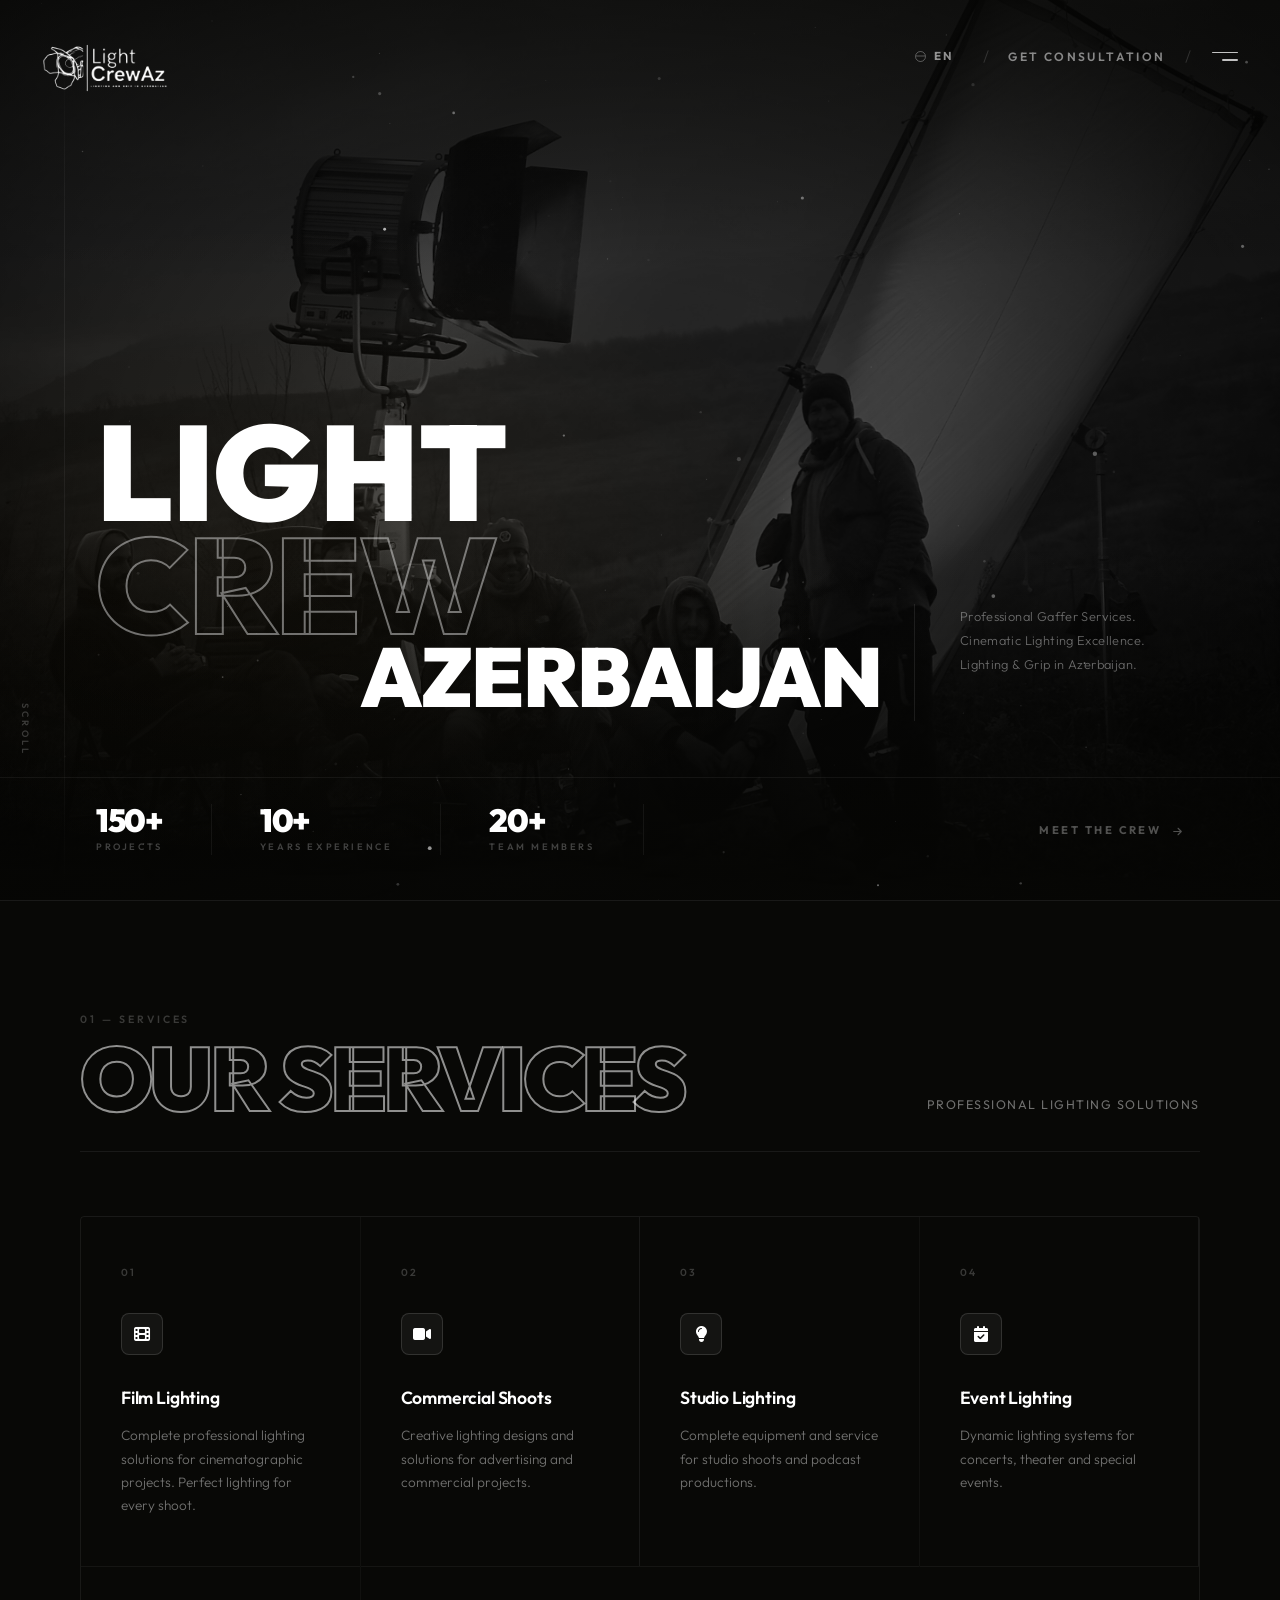
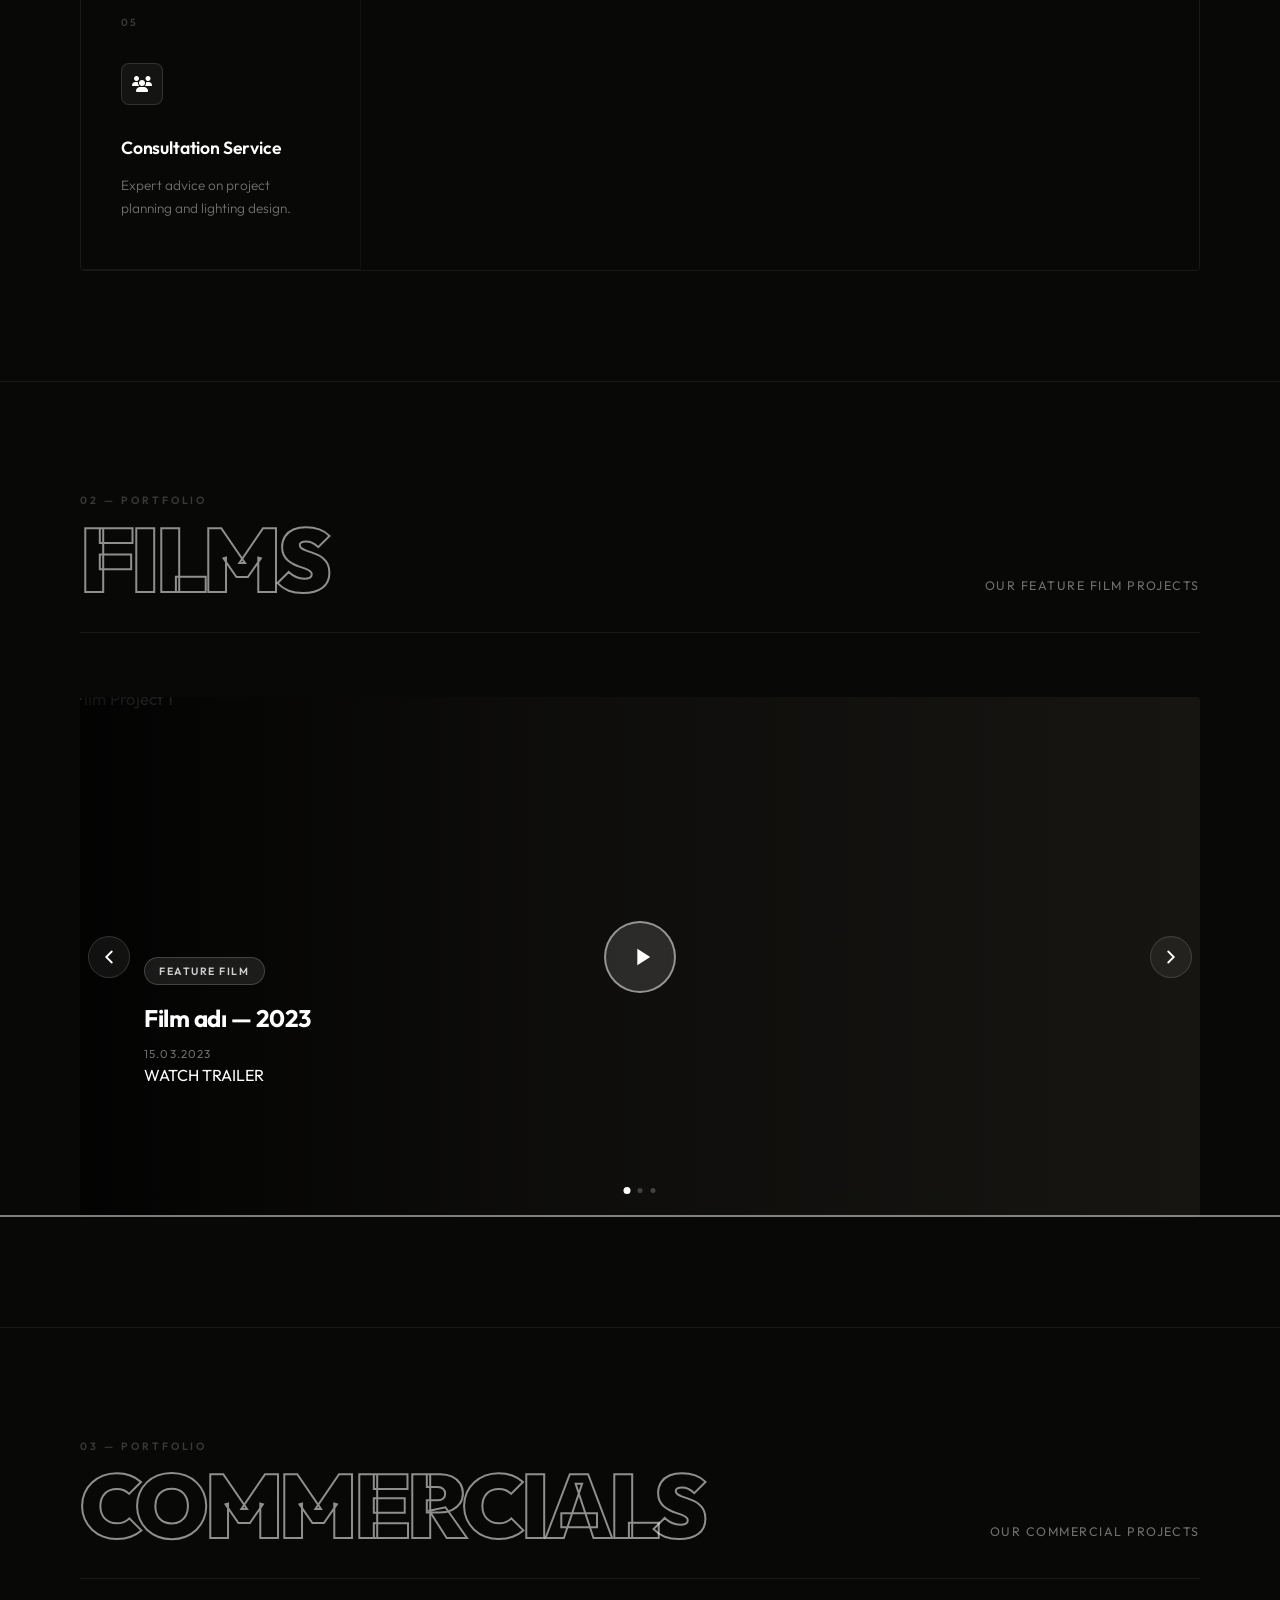
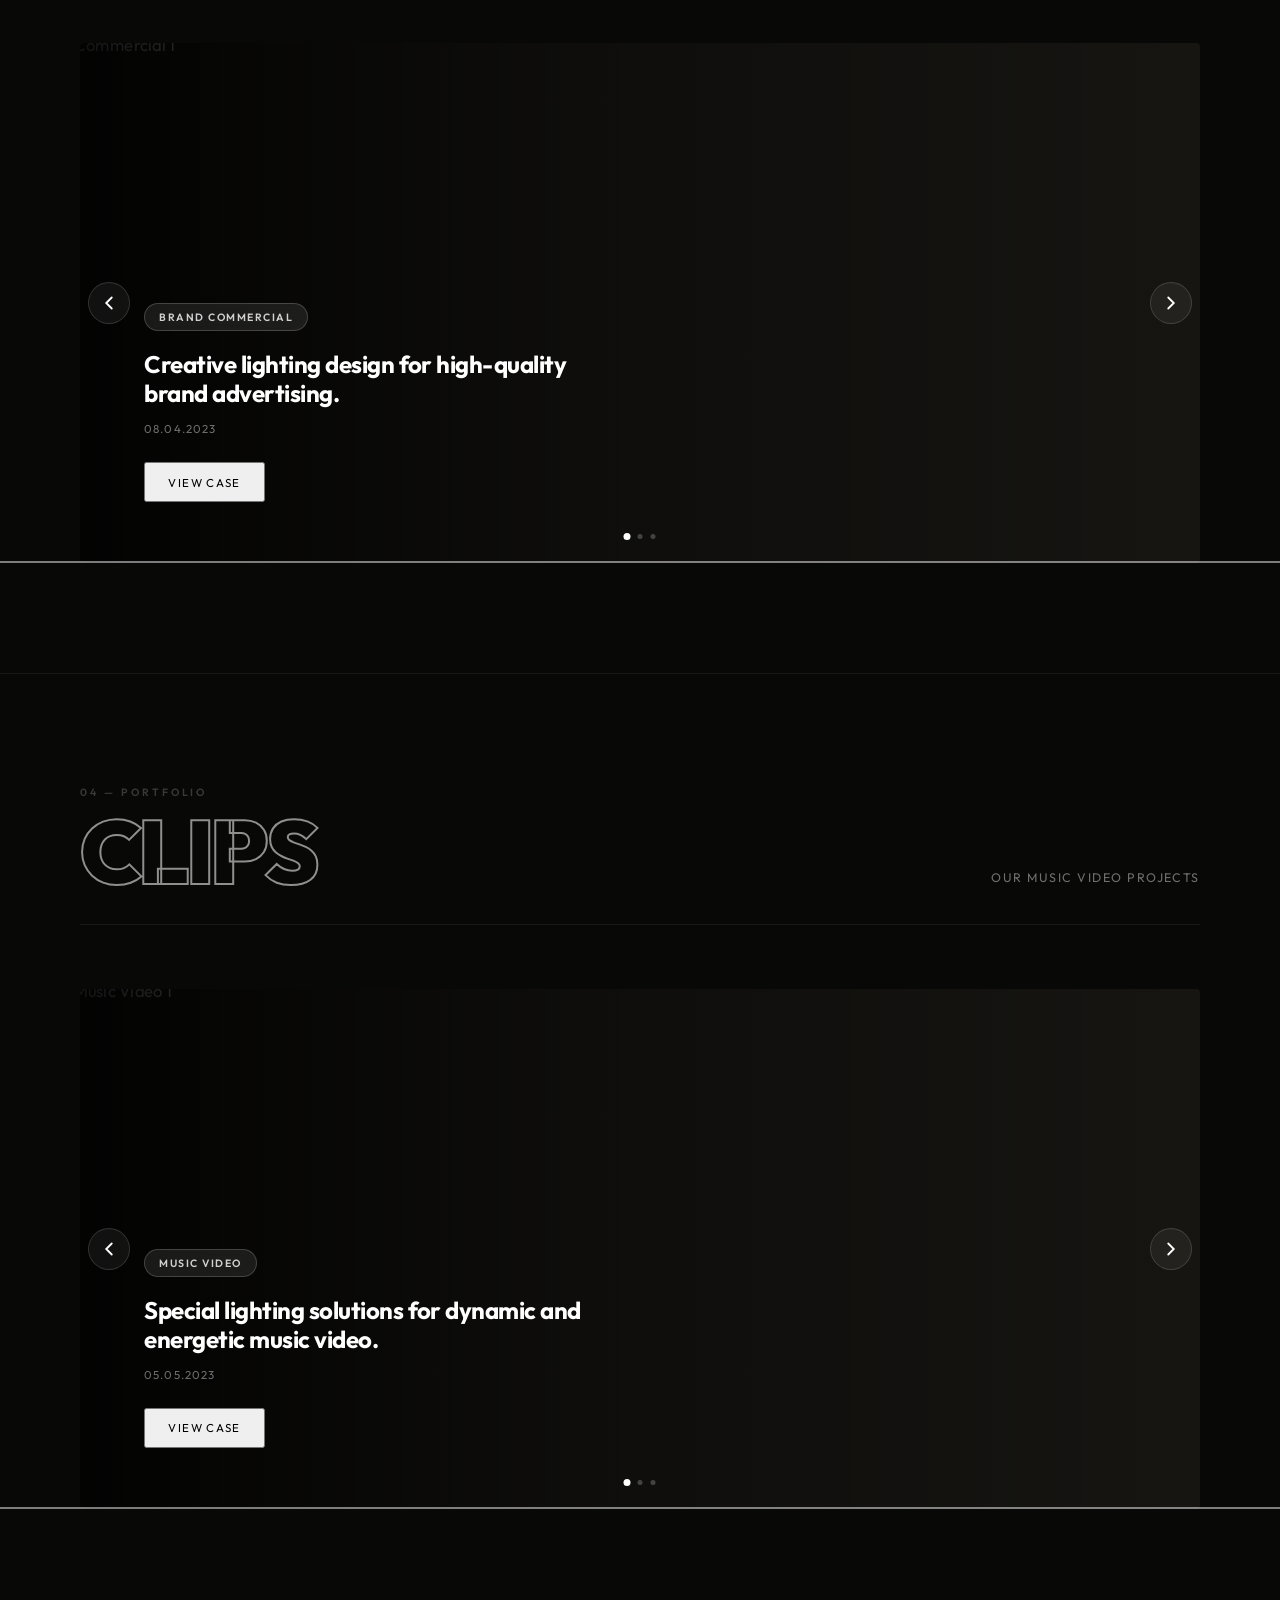
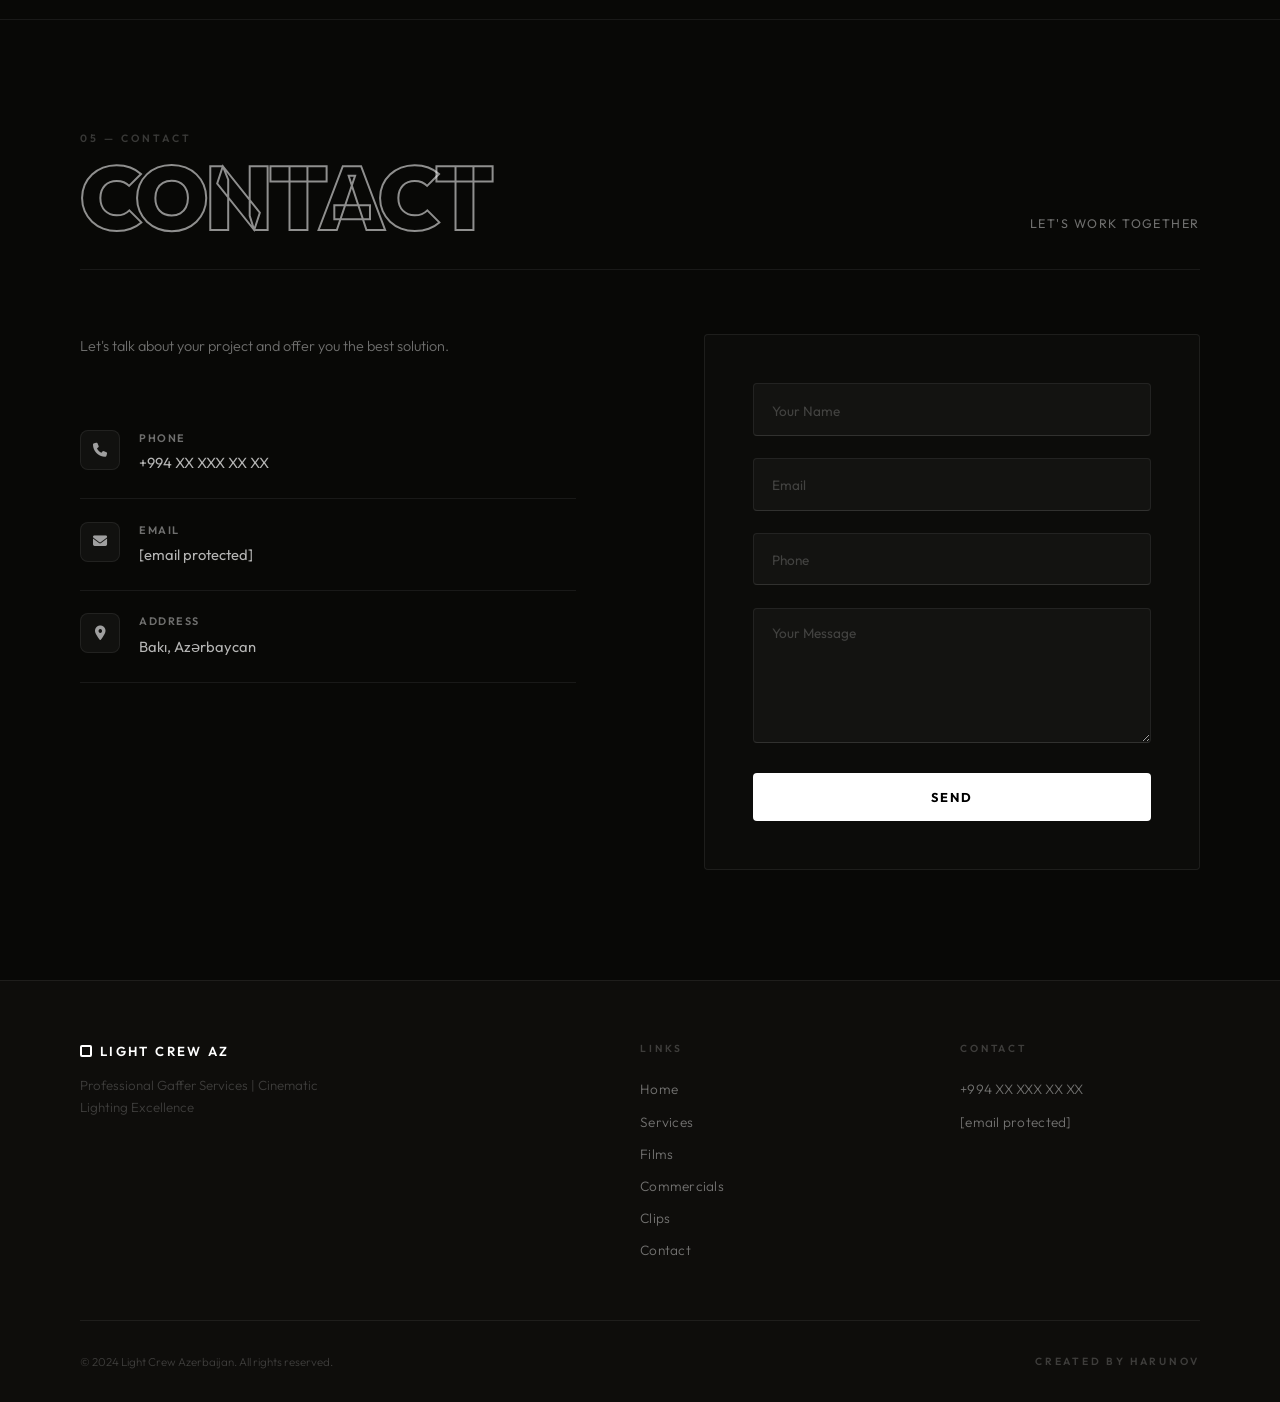
==== commit 34d40f8f: "new updates commited" ====
--- a/index.html
+++ b/index.html
@@ -16,7 +16,7 @@
     <!-- NAVİGASİYA -->
     <nav class="glass-nav" id="mainNav">
         <div class="nav-container">
-            <a href="index.html" class="nav-logo nav-logo--img"><img src="/images/logo.png" alt="Light Crew AZ"></a>
+            <a href="index.html" class="nav-logo nav-logo--img"><img src="images/Screenshot 2025-09-29 193421-Photoroom.png" alt="Light Crew AZ"></a>
 
             <ul class="nav-links" id="navLinksList">
                 <li><a href="index.html">HOME</a></li>
@@ -107,7 +107,7 @@
 
         <!-- Full-bleed background image -->
         <div class="hero-bg">
-            <img src="/images/Adobe Express - file.jpg" alt="" aria-hidden="true">
+            <img src="images/Adobe Express - file.jpg" alt="" aria-hidden="true">
         </div>
 
         <!-- Grain overlay -->
--- a/style.css
+++ b/style.css
@@ -18,6 +18,7 @@
     --font:         'Outfit', sans-serif;
     --ease:         cubic-bezier(0.16, 1, 0.3, 1);
     --ease-std:     cubic-bezier(0.25, 0.46, 0.45, 0.94);
+    --vh:           1vh;
 }
 
 /* ── RESET ── */
@@ -31,10 +32,14 @@
     overflow-x: hidden;
     line-height: 1.6;
     -webkit-font-smoothing: antialiased;
+    width: 100%;
+    -webkit-text-size-adjust: 100%;
 }
 
 img { display: block; max-width: 100%; }
 a   { text-decoration: none; color: inherit; }
+
+button, input, textarea { font-family: var(--font); }
 
 /* ── LAYOUT ── */
 .container {
@@ -389,17 +394,20 @@
 .nav-links.active {
     display: flex !important;
     flex-direction: column;
-    justify-content: center;
+    justify-content: flex-start;
     align-items: flex-start;
     position: fixed;
     inset: 0;
     width: 100vw !important;
     height: 100vh !important;
+    height: calc(var(--vh, 1vh) * 100) !important;
     background: #f0eeeb !important;
     z-index: 999999 !important;
     padding: 6rem 5rem !important;
     gap: 0;
     animation: menuReveal 1.1s cubic-bezier(0.76, 0, 0.24, 1) forwards;
+    overflow-y: auto;
+    -webkit-overflow-scrolling: touch;
 }
 
 /* ── Right panel inside menu ── */
@@ -552,7 +560,8 @@
 
 .nav-links.active > li > a,
 .nav-links.active > li a {
-    font-size: clamp(3.5rem, 9vw, 7rem);
+    font-size: clamp(2.4rem, 10vw, 3.8rem); /* Mevcut font boyutuna dokunmuyoruz */
+    line-height: 0.88 !important;
     font-weight: 900;
     color: #111;
     text-transform: uppercase;
@@ -589,6 +598,7 @@
 
 .hero {
     min-height: 100vh;
+    min-height: calc(var(--vh, 1vh) * 100);
     background: #060604;
     position: relative;
     overflow: hidden;
@@ -854,7 +864,7 @@
     justify-content: space-between;
 }
 
-.section-header-left { flex: 1; }
+.section-header-left { flex: 1; min-width: 0; }
 
 .section-number {
     font-size: 0.66rem;
@@ -976,6 +986,7 @@
     overflow: hidden;
     border-radius: 4px;
     background: var(--bg-3);
+    touch-action: pan-y;
 }
 
 .portfolio-slide {
@@ -1198,6 +1209,7 @@
 .contact-item span {
     color: rgba(255,255,255,0.7);
     font-size: 0.92rem;
+    word-break: break-word;
 }
 
 .contact-form {
@@ -1218,7 +1230,7 @@
     border-bottom: 1px solid rgba(255,255,255,0.13);
     color: white;
     font-family: var(--font);
-    font-size: 0.9rem;
+    font-size: 16px;
     border-radius: 4px;
     outline: none;
     transition: border-color 0.3s ease, background 0.3s ease;
@@ -1366,6 +1378,7 @@
     backdrop-filter: blur(10px);
     padding: 40px 0;
     animation: modalIn 0.3s ease;
+    -webkit-overflow-scrolling: touch;
 }
 
 @keyframes modalIn {
@@ -1394,6 +1407,10 @@
     cursor: pointer;
     transition: color 0.25s, transform 0.3s;
     line-height: 1;
+    width: 40px; height: 40px;
+    display: flex;
+    align-items: center;
+    justify-content: center;
 }
 
 .close-btn:hover { color: white; transform: rotate(90deg); }
@@ -1402,6 +1419,7 @@
     border-bottom: 1px solid var(--border);
     padding-bottom: 1.5rem;
     margin-bottom: 2rem;
+    padding-right: 2.5rem;
 }
 
 #modalTitle {
@@ -1544,15 +1562,13 @@
 }
 
 /* ════════════════════════════════════════════════
-   RESPONSIVE
+   RESPONSIVE (MENÜ DENGELİ VE İDEAL BOYUT)
    ════════════════════════════════════════════════ */
 @media (max-width: 1200px) {
     .container,
     .portfolio-slider-container { padding-left: 3rem; padding-right: 3rem; }
-
     .prev-arrow { left: 3.5rem; }
     .next-arrow { right: 3.5rem; }
-
     .footer-content { gap: 3rem; }
 }
 
@@ -1560,6 +1576,10 @@
     .hero::before, .hero-scroll-label { display: none; }
     .hero-eyebrow-bar { padding: 85px 2.5rem 0; }
     .hero-body { padding: 2rem 2.5rem 3rem; flex-direction: column; align-items: flex-start; gap: 2.5rem; }
+    .hero-title-block { width: 100%; }
+    .hero-title { width: 100%; }
+    .ht-line { font-size: clamp(3.2rem, 9vw, 6.4rem); }
+    .ht-line:nth-child(3) { font-size: clamp(2rem, 5.6vw, 3.8rem); padding-bottom: 0.4rem; }
     .hero-side-info { width: 100%; max-width: 500px; border-left: none; border-top: 1px solid rgba(255,255,255,0.08); padding-left: 0; padding-top: 1.8rem; margin-left: 0; }
     .hero-buttons { flex-direction: row; }
     .hero-stats { padding: 1.5rem 2.5rem 2.5rem; flex-wrap: wrap; gap: 1.5rem; }
@@ -1571,14 +1591,44 @@
     .modal-content { width: 94%; }
 }
 
+@media (max-width: 900px) {
+    .nav-container { padding: 0 1.5rem; }
+    .nav-logo--img { width: 230px !important; height: auto !important; margin-left: -3.8rem; }
+    .nav-logo--img img { width: 100% !important; height: auto !important; max-height: none !important; object-fit: contain; position: relative; top: auto; transform: none; }
+    .vc-sep { padding: 0 0.7rem; }
+    .vc-consult { font-size: 0.66rem; letter-spacing: 0.14em; }
+}
+
 @media (max-width: 768px) {
     .container,
     .portfolio-slider-container { padding-left: 1.75rem; padding-right: 1.75rem; }
 
-    .hero-eyebrow-bar { padding: 70px 1.75rem 0; gap: 0.8rem; }
-    .ht-line { font-size: clamp(3.5rem, 14vw, 7rem); }
-    .ht-line--right { font-size: clamp(2.2rem, 9vw, 5rem); }
+    .hero-eyebrow-bar { 
+        padding: 215px 1.75rem 0 !important; 
+        flex-direction: column; 
+        align-items: flex-start; 
+    }
+    
+    .hero-title { 
+        margin-top: 120px !important; 
+        line-height: 1.02; 
+    }
+    
+    .ht-line { font-size: clamp(3.1rem, 12vw, 4.4rem); margin-bottom: 0.02em; }
+    
+    .ht-line:nth-child(3) { 
+        font-size: clamp(2.1rem, 8.2vw, 2.9rem); 
+        padding-bottom: 0.15rem; 
+        margin-bottom: 0;
+        align-self: flex-start; 
+        padding-left: 1.2rem; 
+    }
+    
+    .ht-line--outline { -webkit-text-stroke-width: 1.4px; }
     .hero-body { padding: 0 1.75rem 2rem; }
+    
+    .hero-description, .hero-side-info { display: none !important; }
+
     .hero-stats { padding: 1.5rem 1.75rem 2rem; flex-wrap: wrap; gap: 1rem; }
     .stat-item { padding-right: 1.5rem; margin-right: 1.5rem; }
 
@@ -1586,12 +1636,15 @@
     .services-grid { grid-template-columns: 1fr; }
 
     .portfolio-section { padding: 70px 0; }
-    .portfolio-slider { height: 400px; }
-    .slide-content { left: 1.5rem; max-width: 90%; }
+    .portfolio-slider { height: 460px; }
+    .slide-content { left: 1.5rem; right: 1.5rem; max-width: none; }
     .slide-title { font-size: 1.18rem; }
 
-    .prev-arrow { left: 2.2rem; }
-    .next-arrow { right: 2.2rem; }
+    .prev-arrow { left: 1rem; width: 36px; height: 36px; }
+    .next-arrow { right: 1rem; width: 36px; height: 36px; }
+    .slider-arrow { top: auto; bottom: 1.4rem; transform: none; }
+    .prev-arrow { transform: none; }
+    .slider-dots { bottom: 1.5rem; }
 
     .contact { padding: 70px 0; }
     .contact-form { padding: 2rem; }
@@ -1599,12 +1652,58 @@
     .section-header { flex-direction: column; align-items: flex-start; gap: 1rem; }
     .section-title { font-size: clamp(2.8rem, 10vw, 4.5rem); }
 
-    /* Mobile nav */
-    .nav-links.active { padding: 5rem 2rem !important; }
-    .nav-links.active a { font-size: clamp(2.5rem, 13vw, 4.5rem); }
-    .nav-links.active::after { left: 2rem; bottom: 2rem; }
+    .nav-container { padding: 0 1.25rem; }
+    .nav-logo--img { width: 210px !important; height: auto !important; margin-left: -3.2rem; }
+    .nav-logo--img img { width: 100% !important; height: auto !important; max-height: none !important; object-fit: contain; } 
+    .vc-sep { padding: 0 0.55rem; }
+    .vc-consult span { display: none; }
+    .vc-consult { font-size: 0; padding: 4px; }
+    .vc-consult::before {
+        content: '\f086';
+        font-family: 'Font Awesome 6 Free';
+        font-weight: 900;
+        font-size: 0.95rem;
+        color: rgba(255,255,255,0.6);
+    }
+
+    /* ─── MENÜ İDEAL ÖLÇÜLER (YAZILAR KÜÇÜLTÜLMEDİ, BOŞLUKLAR DENGELENDİ) ─── */
+    .nav-links.active { 
+        padding: 5rem 2rem 2rem !important; 
+        gap: 0.8rem;
+    }
+    .nav-links.active > li > a,
+    .nav-links.active > li a { 
+        font-size: clamp(2.4rem, 10vw, 3.8rem) !important; 
+        line-height: 1.15;
+    }
+    .nav-links.active li { 
+        padding: 0.1rem 0; 
+    }
+    .nav-links.active::after { 
+        left: 2rem; 
+        bottom: 1.5rem; 
+        font-size: 0.65rem; 
+        right: 2rem; 
+        white-space: normal; 
+    }
     .nav-links.active::before { display: none; }
-    .menu-right-panel { display: none; }
+
+    .menu-right-panel {
+        position: static;
+        width: 100%;
+        padding: 1.5rem 0 0;
+        justify-content: flex-start;
+        opacity: 1;
+        animation: none;
+        margin-top: 1.2rem;
+        border-top: 1px solid rgba(0,0,0,0.08);
+    }
+    .menu-contact-list { 
+        flex-direction: row; 
+        flex-wrap: wrap; 
+        gap: 1.5rem; 
+        margin-bottom: 1rem; 
+    }
 
     .footer { padding: 50px 0 25px; }
     .footer-content { gap: 2rem; }
@@ -1616,13 +1715,74 @@
     }
 
     #modalTitle { font-size: 1.5rem; }
+    .close-btn { top: 10px; right: 12px; }
+}
+
+@media (max-width: 600px) {
+    .hero-buttons { flex-direction: column; }
+    .hero-stats { justify-content: space-between; }
+    .stat-item { padding-right: 0; margin-right: 0; border-right: none; flex: 1 1 45%; }
+    .hero-team-cta { order: 99; }
+    .portfolio-slider { height: 420px; }
+    .modal-gallery-grid { grid-template-columns: repeat(auto-fit, minmax(140px, 1fr)); }
+    .modal-gallery-grid img { height: 120px; }
 }
 
 @media (max-width: 480px) {
-    .hero-title { font-size: clamp(3rem, 16vw, 5rem); }
+    .nav-logo--img { width: 190px !important; margin-left: -2.6rem; }
+    .nav-logo--img img { width: 100% !important; height: auto !important; max-height: none !important; } 
+    
+    .hero-eyebrow-bar { padding: 195px 1.75rem 0 !important; } 
+    .hero-title { margin-top: 100px !important; } 
+
+    .ht-line { font-size: clamp(2.6rem, 11vw, 3.6rem); }
+    
+    .ht-line:nth-child(3) { 
+        font-size: clamp(1.7rem, 7.2vw, 2.3rem); 
+        align-self: flex-start; 
+        padding-left: 1rem; 
+    }
+    
     .section-title { font-size: clamp(2.5rem, 12vw, 4rem); }
-
     .hero-buttons { flex-direction: column; }
     .hero-buttons .btn-primary,
     .hero-buttons .btn-secondary { text-align: center; }
+    .vc-sep { padding: 0 0.4rem; }
+
+    .services-grid { border-left: none; border-right: none; border-radius: 0; margin: 0 -1.75rem; width: calc(100% + 3.5rem); }
+    .service-card { border-right: none; padding: 2.2rem 1.75rem; }
+
+    .portfolio-slider-container { padding-left: 1rem; padding-right: 1rem; }
+    .portfolio-slider { height: 460px; border-radius: 0; }
+    .slide-content { left: 1.25rem; right: 1.25rem; }
+    .slide-image img,
+    .slide-trailer-link img { object-position: center; }
+    .slide-play-btn { width: 56px; height: 56px; }
+    .slide-play-btn svg { width: 22px; height: 22px; }
+    .prev-arrow { left: 0.6rem; }
+    .next-arrow { right: 0.6rem; }
+
+    .contact-form { padding: 1.5rem; }
+    .contact-item { gap: 0.9rem; }
+    .contact-item i { width: 34px; height: 34px; font-size: 0.78rem; }
+    .footer-bottom { flex-direction: column; align-items: flex-start; gap: 0.6rem; }
+    .modal-gallery-grid { grid-template-columns: 1fr 1fr; }
+    .equipment-list li { font-size: 0.72rem; padding: 0.32rem 0.7rem; }
+}
+
+@media (max-width: 380px) {
+    .vc-dropdown { left: auto; right: -1rem; transform: translateY(-6px) scale(0.97); min-width: 150px; }
+    .vc-dropdown.open { transform: translateY(0) scale(1); }
+    .vc-dropdown::before { left: auto; right: 1.6rem; transform: rotate(45deg); }
+    .hero-stats { gap: 0.8rem; }
+    .stat-number { font-size: 1.6rem; }
+    .stat-label { font-size: 0.52rem; letter-spacing: 0.2em; }
+}
+
+@media (hover: none), (pointer: coarse) {
+    .service-card:hover { background: none; }
+    .slider-arrow, .dot, .view-case-btn, .contact-form button,
+    .vc-menu-btn, .vc-lang, .close-btn { -webkit-tap-highlight-color: transparent; }
+    .dot { width: 8px; height: 8px; }
+    .slider-arrow { width: 40px; height: 40px; }
 }
